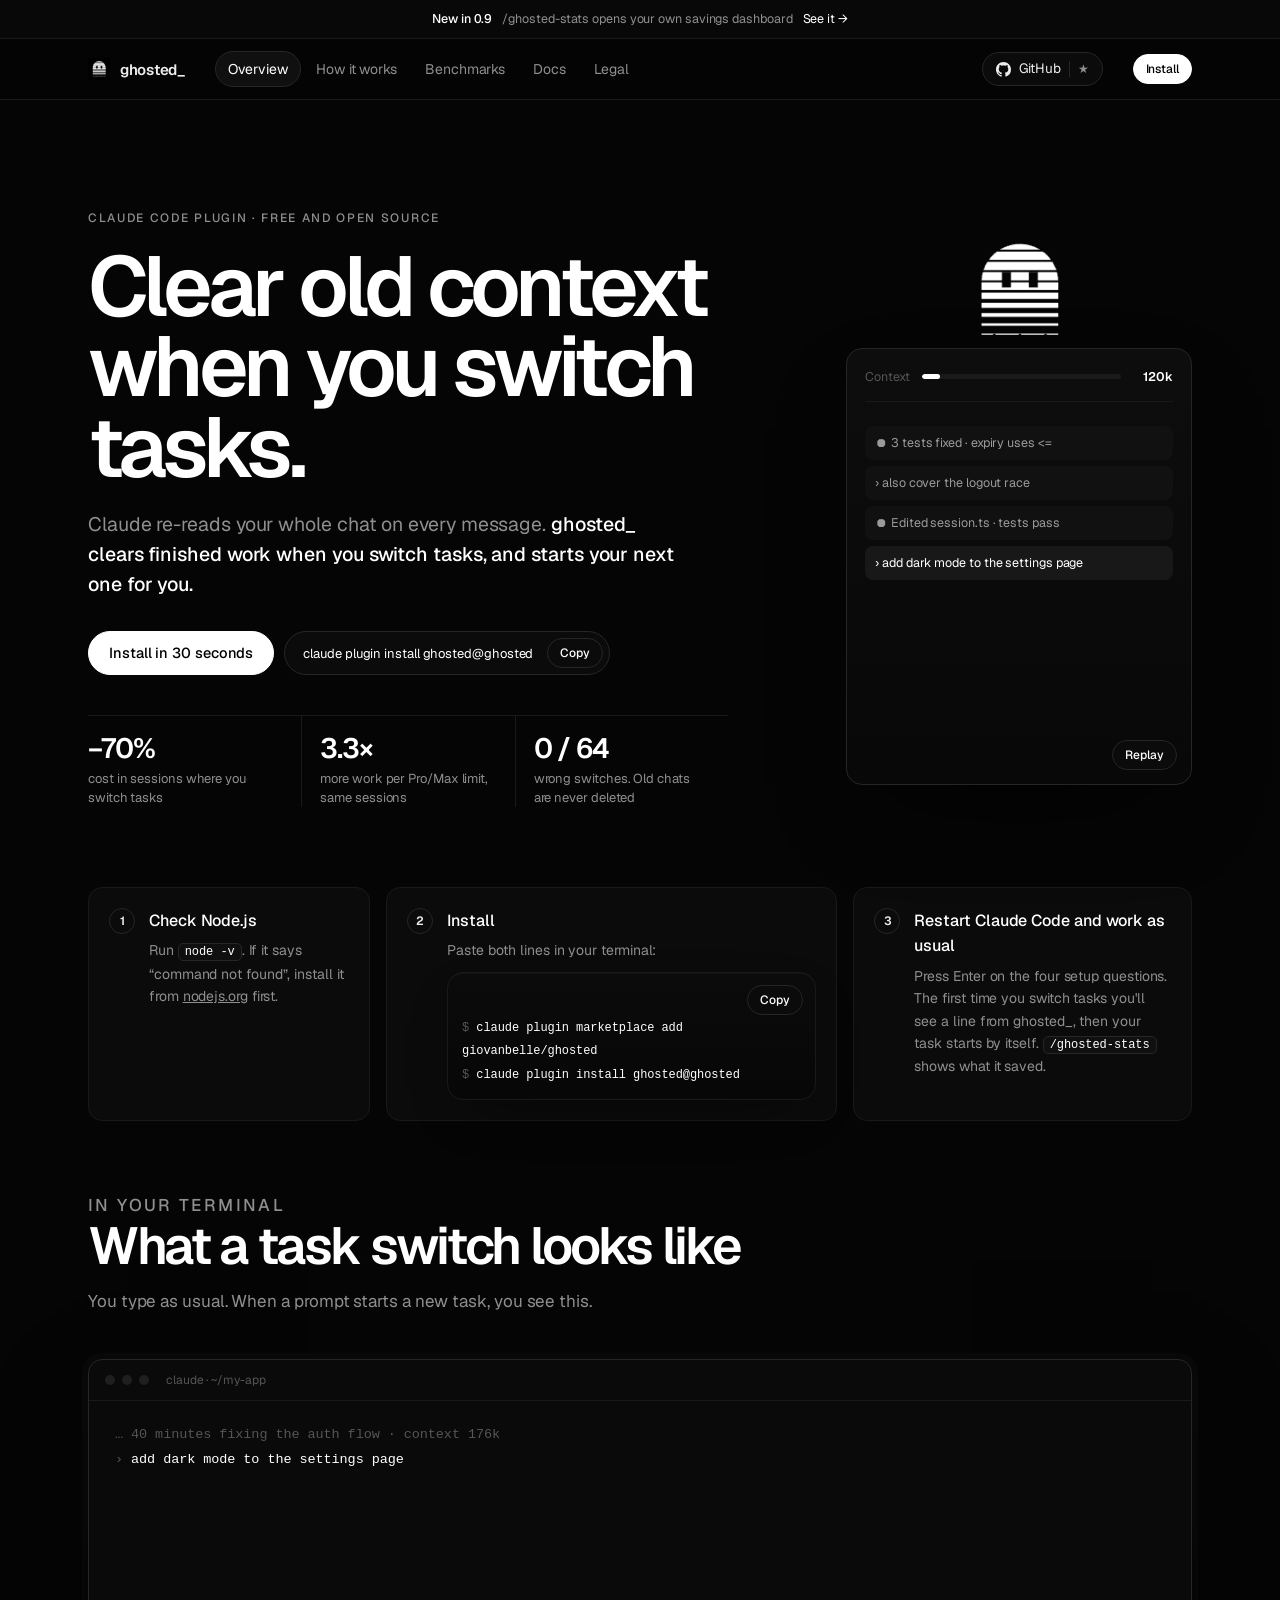
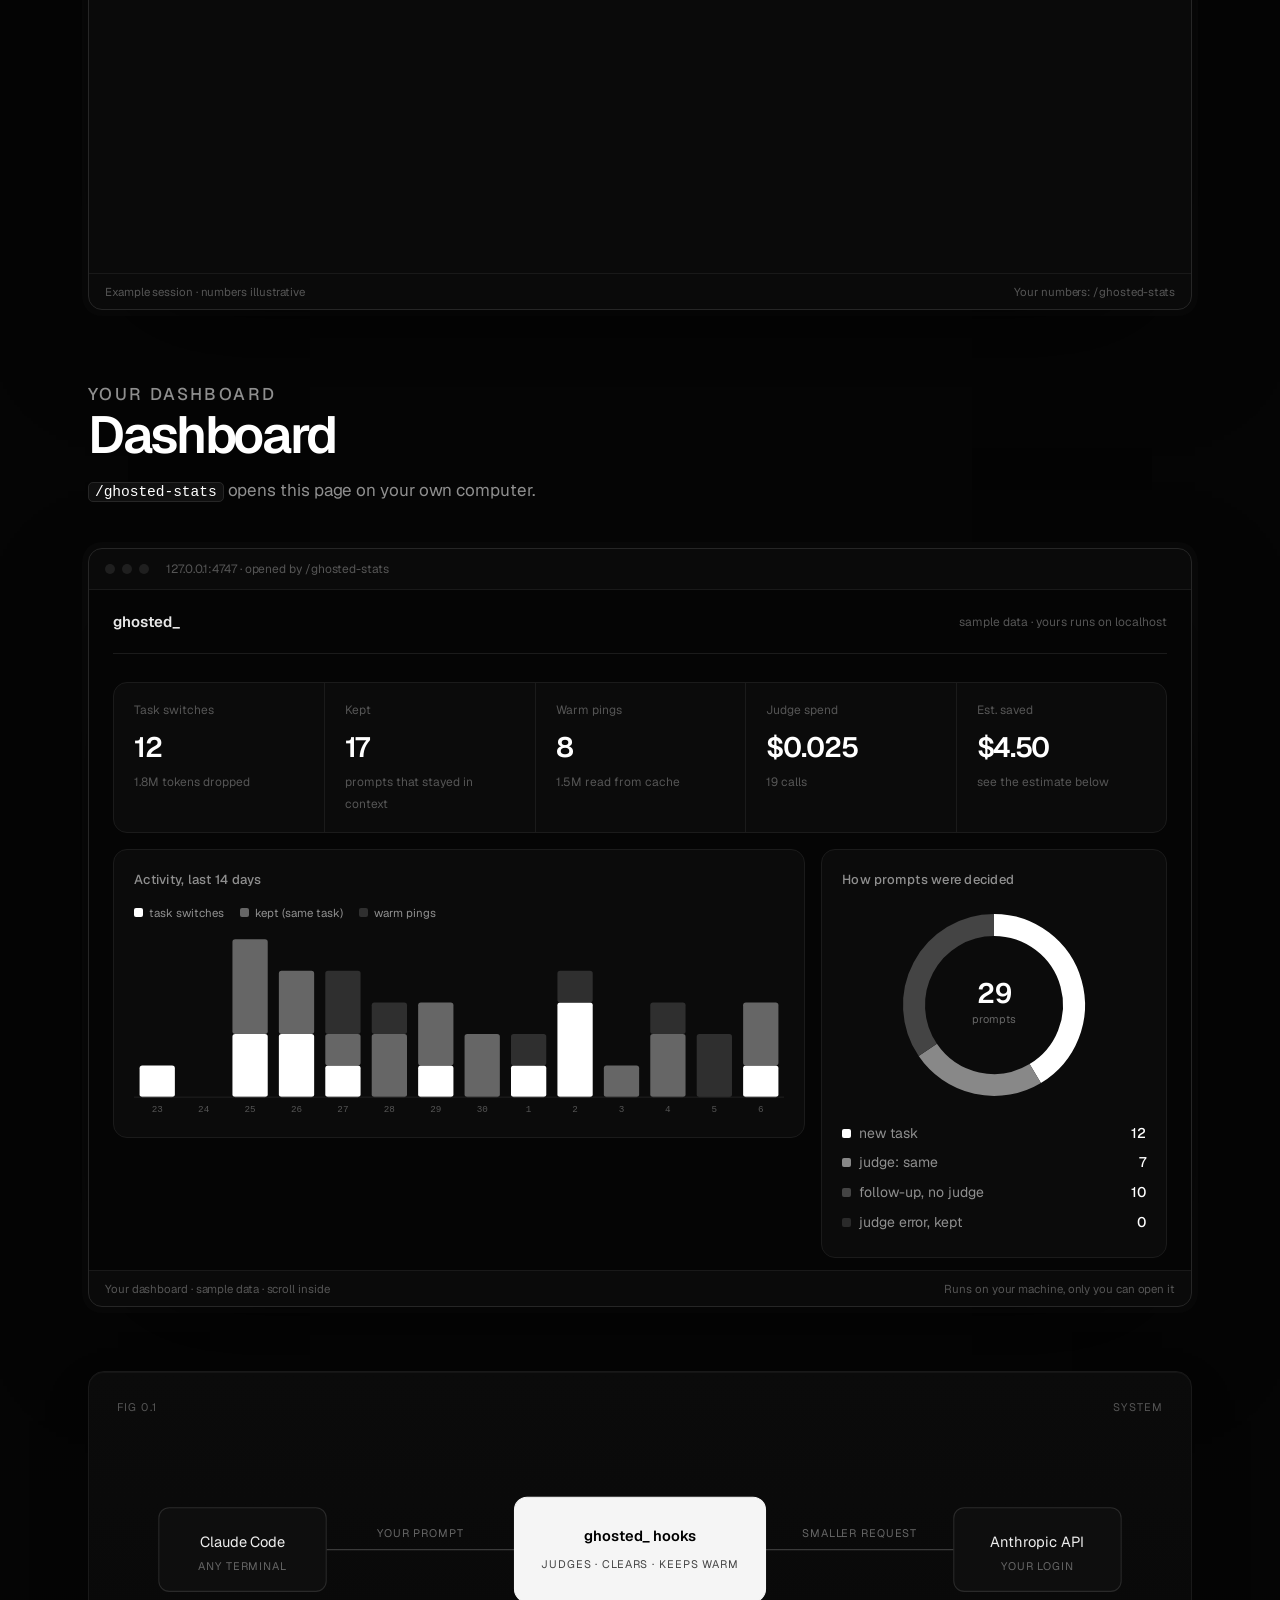
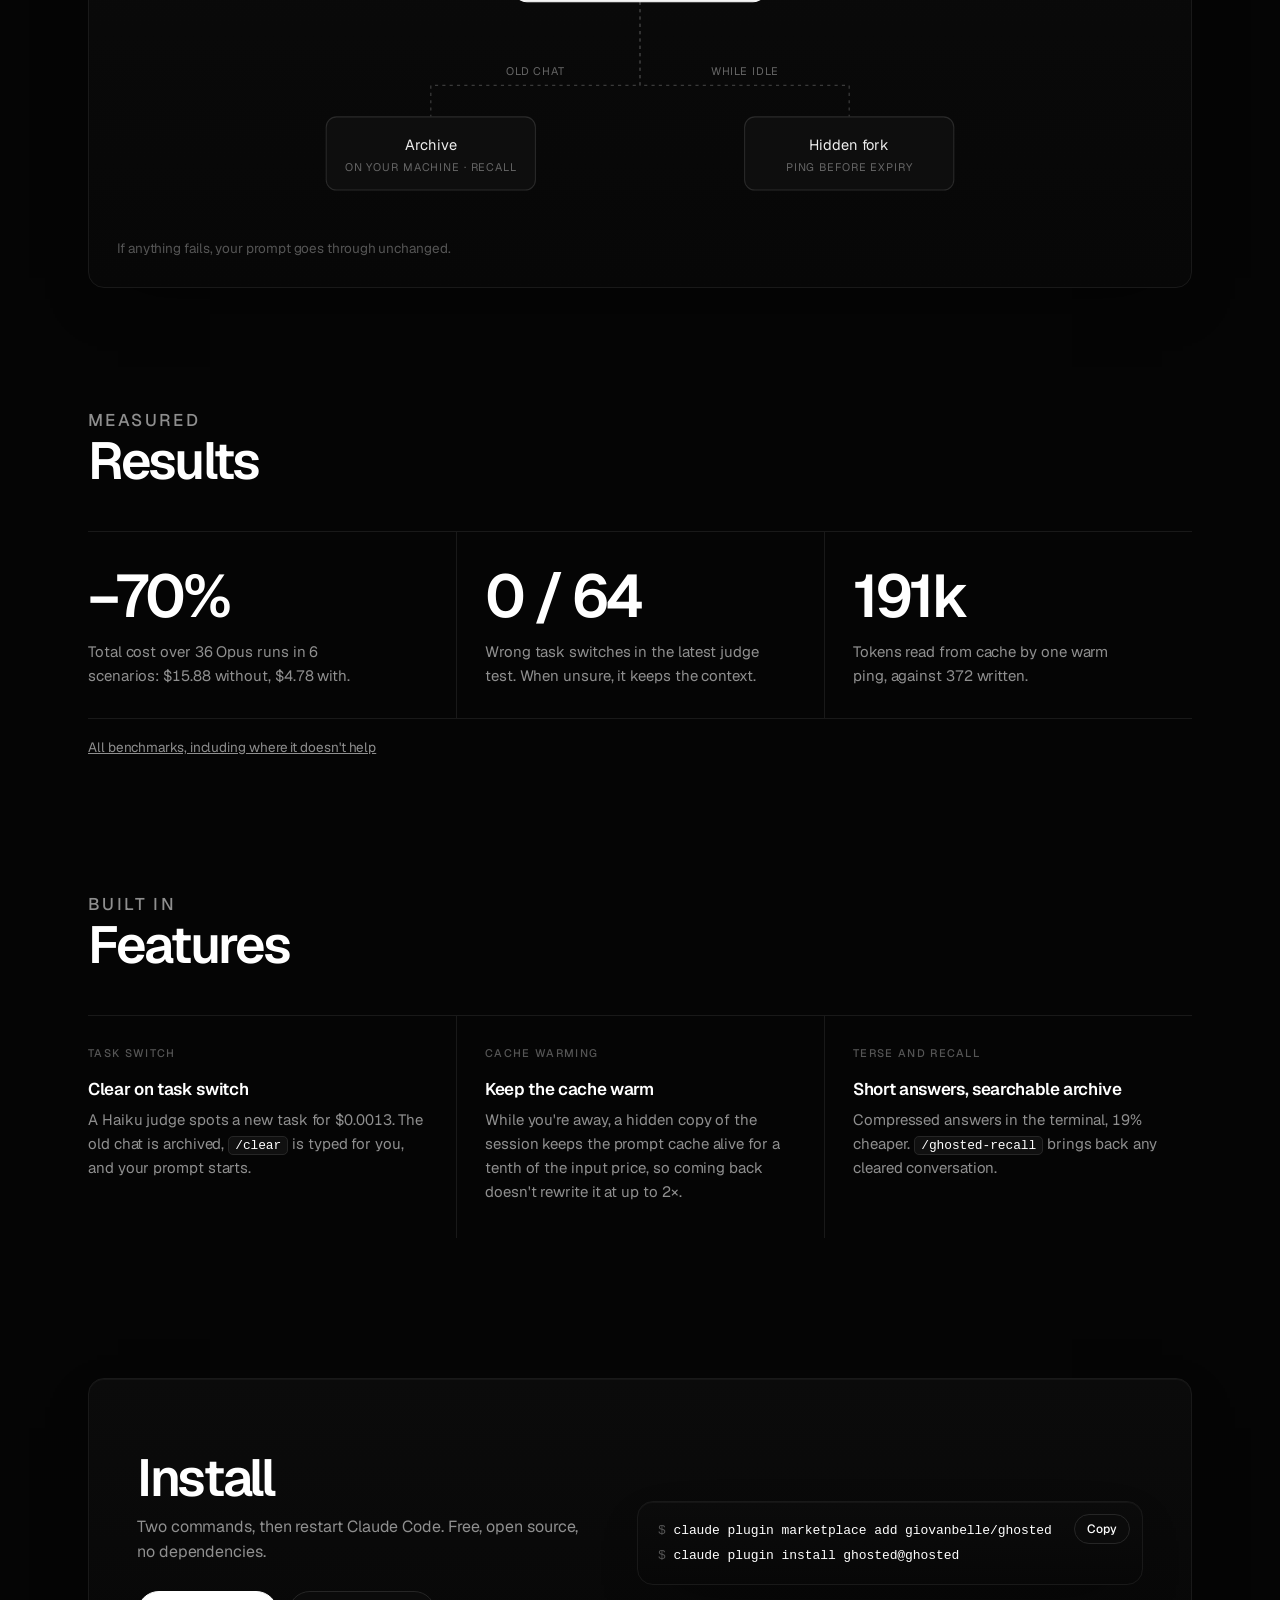
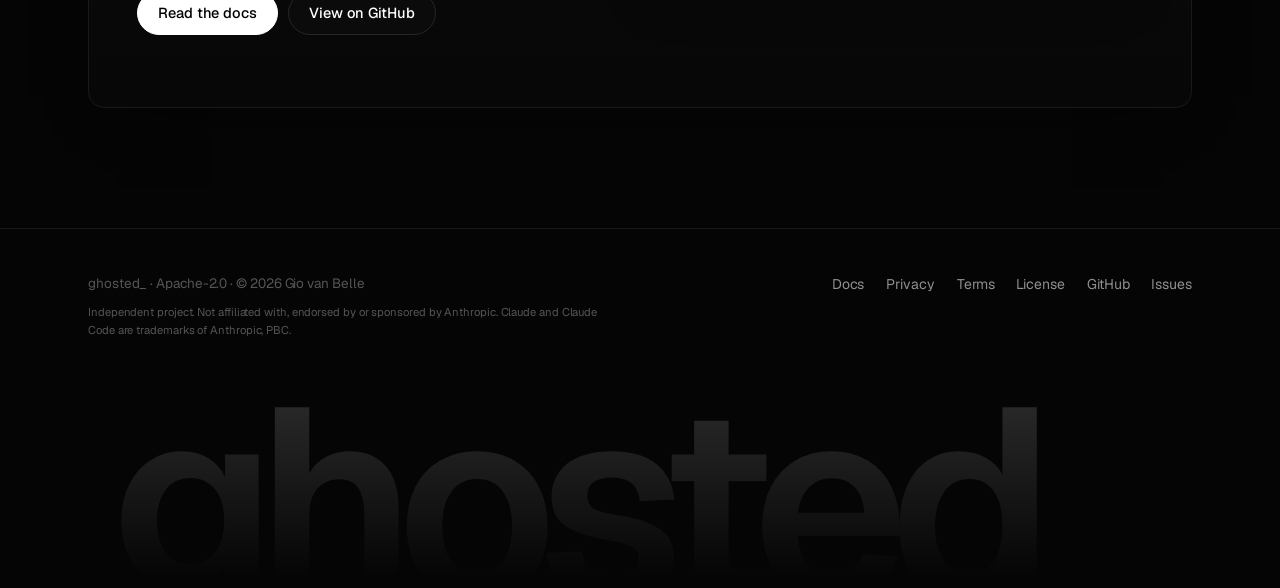
==== docs/index.html @ d3836fc5 "Site: plain headings instead of slogans, one font (Geist; system monospace only for code), mascot ba" ====
<!DOCTYPE html>
<html lang="en">
<head>
<meta charset="utf-8">
<meta name="viewport" content="width=device-width, initial-scale=1">
<title>ghosted_ · stop paying for context you no longer need</title>
<meta name="description" content="Open-source Claude Code plugin. When you switch task, ghosted_ clears the old conversation and starts your new task for you, and keeps your cache warm during breaks. Measured 70% cheaper across 36 real runs.">
<link rel="canonical" href="https://giovanbelle.github.io/ghosted/">
<meta name="theme-color" content="#000000">
<meta property="og:type" content="website">
<meta property="og:url" content="https://giovanbelle.github.io/ghosted/">
<meta property="og:title" content="ghosted_ · stop paying for context you no longer need">
<meta property="og:description" content="Open-source Claude Code plugin. When you switch task, ghosted_ clears the old conversation and starts your new task for you, and keeps your cache warm during breaks. Measured 70% cheaper across 36 real runs.">
<meta property="og:image" content="https://giovanbelle.github.io/ghosted/og.png">
<meta property="og:image:width" content="1200">
<meta property="og:image:height" content="630">
<meta name="twitter:card" content="summary_large_image">
<meta name="twitter:image" content="https://giovanbelle.github.io/ghosted/og.png">
<link rel="icon" href="favicon.png">
<link rel="preload" href="fonts/Geist-Variable.woff2" as="font" type="font/woff2" crossorigin>
<link rel="stylesheet" href="style.css?v=0aa25c16">
</head>
<body>
<a class="skip" href="#main">Skip to content</a>
<div class="announce"><a href="index.html#dash"><b>New in 0.9</b> /ghosted-stats opens your own savings dashboard <span>See it →</span></a></div>
<header class="top">
  <div class="wrap">
    <a class="brand" href="./"><img src="favicon.png" alt="ghosted_ home" width="24" height="24"><span>ghosted_</span></a>
    <nav class="tabs" aria-label="Pages"><a href="./" aria-current="page">Overview</a><a href="how-it-works.html">How it works</a><a href="benchmarks.html">Benchmarks</a><a href="docs.html">Docs</a><a href="legal.html">Legal</a></nav>
    <a class="ghbtn" href="https://github.com/giovanbelle/ghosted"><svg width="15" height="15" viewBox="0 0 16 16" fill="currentColor" aria-hidden="true"><path d="M8 0C3.58 0 0 3.58 0 8c0 3.54 2.29 6.53 5.47 7.59.4.07.55-.17.55-.38 0-.19-.01-.82-.01-1.49-2.01.37-2.53-.49-2.69-.94-.09-.23-.48-.94-.82-1.13-.28-.15-.68-.52-.01-.53.63-.01 1.08.58 1.23.82.72 1.21 1.87.87 2.33.66.07-.52.28-.87.51-1.07-1.78-.2-3.64-.89-3.64-3.95 0-.87.31-1.59.82-2.15-.08-.2-.36-1.02.08-2.12 0 0 .67-.21 2.2.82.64-.18 1.32-.27 2-.27.68 0 1.36.09 2 .27 1.53-1.04 2.2-.82 2.2-.82.44 1.1.16 1.92.08 2.12.51.56.82 1.27.82 2.15 0 3.07-1.87 3.75-3.65 3.95.29.25.54.73.54 1.48 0 1.07-.01 1.93-.01 2.2 0 .21.15.46.55.38A8.013 8.013 0 0016 8c0-4.42-3.58-8-8-8z"/></svg><span>GitHub</span><b id="stars">★</b></a>
    <a class="btn primary sm cta-sm" href="index.html#install">Install</a>
  </div>
</header>
<main id="main">
<style>
  .hero { display: grid; grid-template-columns: 1.35fr .65fr; gap: 40px; align-items: center; padding: 104px 0 72px; }
  .hero h1 { font-size: clamp(44px, 6.6vw, 88px); margin: 0 0 22px; }
  .hero .lede { margin: 0 0 32px; }
  .cmdpill { padding-left: 16px; }
  .herort { position: relative; }
  #ghost { display: block; width: 128px; height: 128px; margin: 0 auto -6px; mix-blend-mode: lighten; }
  .proof { display: grid; grid-template-columns: repeat(3, 1fr); margin: 40px 0 0; border-top: 1px solid var(--line); max-width: 640px; }
  .proof div { padding: 18px 18px 0 0; }
  .proof div + div { padding-left: 18px; border-left: 1px solid var(--line); }
  .proof dt { font: 600 28px/1 var(--sans); letter-spacing: -0.04em; color: var(--hi); }
  .proof dd { margin: 8px 0 0; font-size: 13px; color: var(--dim); line-height: 1.4; }
  .ctxcard { position: relative; border: 1px solid var(--line2); border-radius: 16px; background: linear-gradient(180deg, #0d0d0d, #080808); padding: 18px; font: 12.5px/1.6 var(--mono); box-shadow: 0 40px 100px -40px rgba(0,0,0,.9); }
  .cc-top { display: flex; align-items: center; gap: 12px; color: var(--faint); padding-bottom: 14px; border-bottom: 1px solid var(--line); margin-bottom: 12px; }
  .cc-meter { flex: 1; height: 5px; border-radius: 9px; background: #1a1a1a; overflow: hidden; }
  .cc-meter i { display: block; height: 100%; width: 88%; background: var(--hi); border-radius: 9px; transition: width 1.4s var(--ease); }
  .cc-top b { color: var(--hi); min-width: 4.5ch; text-align: right; font-weight: 600; }
  .cc-list { display: grid; gap: 6px; min-height: 352px; align-content: start; padding-bottom: 40px; }
  .cc { padding: 7px 10px; border-radius: 8px; background: #111; color: #9a9a9a; white-space: nowrap; overflow: hidden; text-overflow: ellipsis; transition: opacity .7s var(--ease), filter .7s var(--ease), transform .7s var(--ease), max-height .6s var(--ease) .5s, padding .6s var(--ease) .5s, margin .6s var(--ease) .5s; max-height: 40px; }
  .cc.you { background: #181818; color: var(--hi); }
  .cc.note { background: transparent; color: var(--hi); padding-top: 2px; padding-bottom: 2px; }
  .cc.note + .cc.note { color: var(--dim); }
  .js .cc.new { opacity: 0; transform: translateY(6px); }
  .js .cc.new.on { opacity: 1; transform: none; }
  .js .cc.old.gone { opacity: 0; filter: blur(6px); transform: translateY(-6px); max-height: 0; padding-top: 0; padding-bottom: 0; margin: -3px 0; }
  .cc-replay { position: absolute; right: 14px; bottom: 14px; }
  .cmdpill { display: inline-flex; align-items: center; gap: 14px; height: 44px; padding: 0 6px 0 18px; border: 1px solid var(--line2); border-radius: 999px; background: var(--s1); font: 13px var(--mono); color: var(--dim); }
  .cmdpill b { color: var(--hi); font-weight: 400; }
  .stars { display: inline-flex; gap: 8px; align-items: center; margin-top: 26px; font-size: 13.5px; color: var(--dim); text-decoration: none; }

  .frame { margin: 24px auto 0; max-width: 1120px; border: 1px solid var(--line2); border-radius: 14px; background: #0a0a0a; overflow: hidden; box-shadow: 0 40px 120px -40px rgba(0,0,0,.9), 0 0 0 6px rgba(255,255,255,.015); text-align: left; }
  .frame .bar { display: flex; align-items: center; gap: 7px; padding: 12px 16px; border-bottom: 1px solid var(--line); }
  .frame .bar i { width: 10px; height: 10px; border-radius: 50%; background: #1f1f1f; }
  .frame .bar span { margin-left: 10px; font: 12px var(--mono); color: var(--faint); }
  .frame .tlog { padding: 22px 26px 26px; font-size: 13.5px; }
  .frame pre.l { margin: 0; font: inherit; color: #c9c9c9; white-space: pre; overflow-x: auto; }
  .frame .foot { display: flex; justify-content: space-between; padding: 10px 16px; border-top: 1px solid var(--line); font: 11.5px var(--mono); color: var(--faint); }


  .figlab { display: flex; justify-content: space-between; font: 11px var(--mono); letter-spacing: .1em; text-transform: uppercase; color: var(--faint); margin-bottom: 10px; }
  .node rect { fill: #0e0e0e; stroke: #2a2a2a; }
  .node.hi rect { fill: #f5f5f5; stroke: #f5f5f5; }
  .fl { font-family: Geist, sans-serif; font-size: 14px; fill: #ededed; }
  .node.hi .fl { fill: #000; font-weight: 600; }
  .fm { font-family: Geist, sans-serif; font-size: 10.5px; letter-spacing: .08em; fill: #666; }
  .node.hi .fm { fill: #444; }
  .wire { fill: none; stroke: #3a3a3a; stroke-width: 1.2; }
  .wire.d { stroke-dasharray: 3 4; }

  .nums { display: grid; grid-template-columns: repeat(3, 1fr); border-top: 1px solid var(--line); }
  .nums > div { padding: 34px 28px 30px 0; border-bottom: 1px solid var(--line); }
  .nums > div + div { padding-left: 28px; border-left: 1px solid var(--line); }
  .nums b { display: block; font: 600 clamp(40px, 5vw, 60px)/1 var(--sans); letter-spacing: -0.05em; color: var(--hi); margin-bottom: 14px; }
  .nums p { margin: 0; color: var(--dim); font-size: 15px; max-width: 280px; }

  .feat { display: grid; grid-template-columns: repeat(3, 1fr); border-top: 1px solid var(--line); }
  .feat > div { padding: 30px 28px 34px 0; }
  .feat > div + div { padding-left: 28px; border-left: 1px solid var(--line); }
  .feat .k { font: 500 11px var(--mono); letter-spacing: .12em; text-transform: uppercase; color: var(--faint); margin: 0 0 18px; }
  .feat p { color: var(--dim); margin: 0; font-size: 15px; }
  @media (max-width: 900px) {
    .frame .tlog { font-size: 11.5px; padding: 16px; }
    .nums, .feat { grid-template-columns: 1fr; } .nums > div + div, .feat > div + div { padding-left: 0; border-left: 0; }
    .cmdpill { display: none; }
    .hero { grid-template-columns: 1fr; padding-top: 56px; } .proof { grid-template-columns: 1fr; } .proof div + div { padding-left: 0; border-left: 0; }
  }
  .dashframe iframe { display: block; width: 100%; height: var(--fit, 860px); min-height: 520px; border: 0; background: #050505; }
  @media (max-width: 900px) { .dashframe iframe { height: 720px; } }
  .facts { list-style: none; padding: 0; margin: 28px 0 0; display: grid; gap: 8px; font-size: 14.5px; color: var(--dim); }
  .facts b { color: var(--hi); font-weight: 500; }
  .qsteps { list-style: none; margin: 0; padding: 0; display: grid; grid-template-columns: 1fr 1.6fr 1.2fr; gap: 16px; }
  .qsteps li { display: flex; gap: 14px; border: 1px solid var(--line); border-radius: 14px; background: var(--s1); padding: 20px; min-width: 0; }
  .qsteps li > span { flex: none; width: 26px; height: 26px; border-radius: 50%; border: 1px solid var(--line2); display: grid; place-items: center; font: 600 12px var(--mono); }
  .qsteps li > div { min-width: 0; flex: 1; }
  .qsteps b { color: var(--hi); font-weight: 500; }
  .qsteps p { color: var(--dim); font-size: 14px; margin: 6px 0 0; }
  .qsteps .install { margin-top: 10px; font-size: 12px; padding: 44px 14px 12px; white-space: normal; overflow-wrap: anywhere; }
  @media (max-width: 900px) { .qsteps { grid-template-columns: 1fr; } }
</style>

<div class="wrap">
  <section class="hero">
    <div>
      <p class="kicker">Claude Code plugin · free and open source</p>
      <h1>Clear old context when you switch tasks.</h1>
      <p class="lede">Claude re-reads your whole chat on every message. <b>ghosted_ clears finished work when you switch tasks, and starts your next one for you.</b></p>
      <div class="row-cta">
        <a class="btn primary" href="#install">Install in 30 seconds</a>
        <span class="cmdpill"><b>claude plugin install ghosted@ghosted</b><button type="button" class="btn sm" data-copy="claude plugin marketplace add giovanbelle/ghosted\nclaude plugin install ghosted@ghosted" aria-label="Copy both install commands">Copy</button></span>
      </div>
      <dl class="proof">
        <div><dt>−70%</dt><dd>cost in sessions where you switch tasks</dd></div>
        <div><dt>3.3×</dt><dd>more work per Pro/Max limit, same sessions</dd></div>
        <div><dt>0 / 64</dt><dd>wrong switches. Old chats are never deleted</dd></div>
      </dl>
    </div>

    <div class="herort">
      <img id="ghost" src="ghost.png" alt="" width="128" height="128">
    <div class="ctxcard" id="herocard" aria-label="Animation: old chat lines fade out, context drops from 176k to 18k tokens and the new task starts.">
      <div class="cc-top"><span>Context</span><span class="cc-meter"><i id="hcbar"></i></span><b id="hcnum">176k</b></div>
      <div class="cc-list">
        <div class="cc old">› fix the token refresh in auth.ts</div>
        <div class="cc old">⏺ Read auth.ts, session.ts and 14 more</div>
        <div class="cc old">⏺ 3 tests fixed · expiry uses &lt;=</div>
        <div class="cc old">› also cover the logout race</div>
        <div class="cc old">⏺ Edited session.ts · tests pass</div>
        <div class="cc new you">› add dark mode to the settings page</div>
        <div class="cc new note">ghosted_ · old chat saved, then cleared</div>
        <div class="cc new note">5 facts carried over</div>
        <div class="cc new">⏺ Reading SettingsPage.tsx</div>
      </div>
      <button type="button" class="btn sm cc-replay" id="hcreplay" hidden>Replay</button>
    </div>
    </div>
  </section>

  <section id="install" class="quick" aria-labelledby="qi-h" style="padding-top:8px">
    <h2 id="qi-h" class="sr">Install</h2>
    <ol class="qsteps">
      <li><span>1</span><div><b>Check Node.js</b><p>Run <code>node -v</code>. If it says “command not found”, install it from <a href="https://nodejs.org">nodejs.org</a> first.</p></div></li>
      <li><span>2</span><div><b>Install</b><p>Paste both lines in your terminal:</p>
        <div class="install"><button type="button" class="btn sm" data-copy="claude plugin marketplace add giovanbelle/ghosted\nclaude plugin install ghosted@ghosted" aria-label="Copy install commands">Copy</button><div><span class="p">$ </span>claude plugin marketplace add giovanbelle/ghosted</div><div><span class="p">$ </span>claude plugin install ghosted@ghosted</div></div></div></li>
      <li><span>3</span><div><b>Restart Claude Code and work as usual</b><p>Press Enter on the four setup questions. The first time you switch tasks you'll see a line from ghosted_, then your task starts by itself. <code>/ghosted-stats</code> shows what it saved.</p></div></li>
    </ol>
  </section>
  <section style="padding-top:72px"><div class="shead rv"><p class="kicker">In your terminal</p><h2>What a task switch looks like</h2><p>You type as usual. When a prompt starts a new task, you see this.</p></div>
  <div class="frame rv" role="img" aria-label="Example Claude Code session in a terminal: a task switch at 176k tokens of context, the cleared session starting the new task at 18k, then the /ghosted-stats output.">
    <div class="bar"><i></i><i></i><i></i><span>claude · ~/my-app</span></div>
    <div class="cols">
      <div class="tlog" id="demo">
        <div class="l d">… 40 minutes fixing the auth flow · context 176k</div>
        <div class="l u">add dark mode to the settings page</div>
        <div class="l g">ghosted: new task detected, clearing first. Your task will start automatically.</div>
        <div class="l u">/clear</div>
        <div class="l u">Start the pending task.</div>
        <div class="l">⏺ Reading src/settings/SettingsPage.tsx · context 18k</div>
        <div class="l">⏺ Added a theme toggle and dark tokens in src/theme.ts</div>
        <div class="l">&nbsp;</div>
        <div class="l u">/ghosted-stats</div>
<pre class="l">ghosted_ stats
  task switches        12  (last 12: 1,458k tokens of old
                           conversation no longer re-sent each turn)
  mid-run compactions  0
  cache warm pings     6  (1,146k tokens kept warm)
  judge calls          31  ($0.0403 total)
  settings             terse auto (full), mid-run off,
                       warm 120m, judge above 20k</pre>
      </div>
    </div>
    <div class="foot"><span>Example session · numbers illustrative</span><span>Your numbers: /ghosted-stats</span></div>
  </div>
  </section>
  <section style="padding-top:72px"><div class="shead rv"><p class="kicker">Your dashboard</p><h2>Dashboard</h2><p><code>/ghosted-stats</code> opens this page on your own computer.</p></div>
  <div>
    <div class="frame dashframe" id="dash">
      <div class="bar"><i></i><i></i><i></i><span>127.0.0.1:4747 · opened by /ghosted-stats</span></div>
      <iframe src="dashboard-demo.html" title="The ghosted_ dashboard with sample data" loading="lazy"></iframe>
      <div class="foot"><span>Your dashboard · sample data · scroll inside</span><span>Runs on your machine, only you can open it</span></div>
    </div>
  </div>

  </section>



  <section aria-label="System diagram" style="padding-top:64px">
    <figure class="fig rv" style="margin:0">
      <div class="figlab"><span>Fig 0.1</span><span>System</span></div>
      <svg viewBox="0 0 1000 380" role="img" aria-label="Diagram: your prompt goes from Claude Code through ghosted_ hooks, which judge, clear and keep the cache warm, to the Anthropic API. Old chats go to an archive on your machine; a hidden fork pings before the cache expires.">
        <path class="wire" d="M200,120 H380"/><path class="wire" d="M620,120 H800"/>
        <path class="wire d" d="M500,170 V250 H300 V280"/><path class="wire d" d="M500,170 V250 H700 V280"/>
        <g class="node"><rect x="40" y="80" width="160" height="80" rx="10"/><text class="fl" x="120" y="118" text-anchor="middle">Claude Code</text><text class="fm" x="120" y="140" text-anchor="middle">ANY TERMINAL</text></g>
        <g class="node hi"><rect x="380" y="70" width="240" height="100" rx="12"/><text class="fl" x="500" y="112" text-anchor="middle">ghosted_ hooks</text><text class="fm" x="500" y="138" text-anchor="middle">JUDGES · CLEARS · KEEPS WARM</text></g>
        <g class="node"><rect x="800" y="80" width="160" height="80" rx="10"/><text class="fl" x="880" y="118" text-anchor="middle">Anthropic API</text><text class="fm" x="880" y="140" text-anchor="middle">YOUR LOGIN</text></g>
        <g class="node"><rect x="200" y="280" width="200" height="70" rx="10"/><text class="fl" x="300" y="312" text-anchor="middle">Archive</text><text class="fm" x="300" y="332" text-anchor="middle">ON YOUR MACHINE · RECALL</text></g>
        <g class="node"><rect x="600" y="280" width="200" height="70" rx="10"/><text class="fl" x="700" y="312" text-anchor="middle">Hidden fork</text><text class="fm" x="700" y="332" text-anchor="middle">PING BEFORE EXPIRY</text></g>
        <text class="fm" x="290" y="108" text-anchor="middle">YOUR PROMPT</text><text class="fm" x="710" y="108" text-anchor="middle">SMALLER REQUEST</text>
        <text class="fm" x="400" y="240" text-anchor="middle">OLD CHAT</text><text class="fm" x="600" y="240" text-anchor="middle">WHILE IDLE</text>
      </svg>
      <figcaption>If anything fails, your prompt goes through unchanged.</figcaption>
    </figure>
  </section>

  <section aria-labelledby="num-h">
    <div class="shead rv"><p class="kicker">Measured</p><h2 id="num-h">Results</h2></div>
    <div class="nums rv">
      <div><b>−70%</b><p>Total cost over 36 Opus runs in 6 scenarios: $15.88 without, $4.78 with.</p></div>
      <div><b>0 / 64</b><p>Wrong task switches in the latest judge test. When unsure, it keeps the context.</p></div>
      <div><b>191k</b><p>Tokens read from cache by one warm ping, against 372 written.</p></div>
    </div>
    <p class="note rv"><a href="benchmarks.html">All benchmarks, including where it doesn't help</a></p>
  </section>

  <section aria-labelledby="f-h">
    <div class="shead rv"><p class="kicker">Built in</p><h2 id="f-h">Features</h2></div>
    <div class="feat rv">
      <div><p class="k">Task switch</p><h3>Clear on task switch</h3><p>A Haiku judge spots a new task for $0.0013. The old chat is archived, <code>/clear</code> is typed for you, and your prompt starts.</p></div>
      <div><p class="k">Cache warming</p><h3>Keep the cache warm</h3><p>While you're away, a hidden copy of the session keeps the prompt cache alive for a tenth of the input price, so coming back doesn't rewrite it at up to 2×.</p></div>
      <div><p class="k">Terse and recall</p><h3>Short answers, searchable archive</h3><p>Compressed answers in the terminal, 19% cheaper. <code>/ghosted-recall</code> brings back any cleared conversation.</p></div>
    </div>
  </section>

  <div class="closer rv">
    <div>
      <h2>Install</h2>
      <p>Two commands, then restart Claude Code. Free, open source, no dependencies.</p>
      <div class="row-cta"><a class="btn primary" href="docs.html">Read the docs</a><a class="btn" href="https://github.com/giovanbelle/ghosted">View on GitHub</a></div>
    </div>
    <div class="install">
      <button type="button" class="btn sm" data-copy="claude plugin marketplace add giovanbelle/ghosted\nclaude plugin install ghosted@ghosted" aria-label="Copy install commands">Copy</button>
      <div><span class="p">$ </span>claude plugin marketplace add giovanbelle/ghosted</div>
      <div><span class="p">$ </span>claude plugin install ghosted@ghosted</div>
    </div>
  </div>
</div>
</main>
<footer>
  <div class="wrap">
    <div>ghosted_ · Apache-2.0 · © 2026 Gio van Belle
      <small>Independent project. Not affiliated with, endorsed by or sponsored by Anthropic. Claude and Claude Code are trademarks of Anthropic, PBC.</small>
    </div>
    <div class="fl">
      <a href="docs.html">Docs</a>
      <a href="legal.html#privacy">Privacy</a>
      <a href="legal.html#terms">Terms</a>
      <a href="legal.html#license">License</a>
      <a href="https://github.com/giovanbelle/ghosted">GitHub</a>
      <a href="https://github.com/giovanbelle/ghosted/issues">Issues</a>
    </div>
  </div>
  <div class="wordmark" aria-hidden="true">ghosted_</div>
</footer>
<script src="site.js?v=0aa25c16"></script>
</body>
</html>
---- docs/style.css ----
@font-face { font-family: "Geist"; src: url(fonts/Geist-Variable.woff2) format("woff2"); font-weight: 100 900; font-display: swap; }

:root {
  --bg: #050505; --fg: #ededed; --hi: #fff; --dim: #8f8f8f; --faint: #555; --line: #191919; --line2: #262626;
  --s1: #0b0b0b; --s2: #101010;
  --sans: "Geist", -apple-system, BlinkMacSystemFont, "Segoe UI", sans-serif;
  --mono: var(--sans);
  --code: ui-monospace, "SF Mono", Menlo, Consolas, monospace;
  --ease: cubic-bezier(.16,1,.3,1);
}
* { box-sizing: border-box; }
html { background: var(--bg); color: var(--fg); scroll-behavior: smooth; }
body { margin: 0; font: 400 16px/1.6 var(--sans); -webkit-font-smoothing: antialiased; text-rendering: optimizeLegibility; letter-spacing: -0.005em; }
::selection { background: var(--hi); color: #000; }
a { color: inherit; }
:focus-visible { outline: 1.5px solid var(--hi); outline-offset: 3px; border-radius: 6px; }
.skip { position: absolute; left: -999px; }
.skip:focus { left: 16px; top: 16px; background: var(--hi); color: #000; padding: 8px 12px; z-index: 50; }
.sr { position: absolute; width: 1px; height: 1px; overflow: hidden; clip: rect(0 0 0 0); }
.wrap { max-width: 1160px; margin: 0 auto; padding: 0 28px; }
code { font-family: var(--code); font-size: .86em; background: var(--s2); border: 1px solid var(--line2); padding: 1px 6px; border-radius: 5px; color: var(--hi); }

/* Top bar */
.top { position: sticky; top: 0; z-index: 30; background: rgba(5,5,5,.72); backdrop-filter: blur(18px) saturate(140%); -webkit-backdrop-filter: blur(18px) saturate(140%); border-bottom: 1px solid var(--line); }
.top .wrap { display: flex; align-items: center; gap: 30px; height: 60px; }
.brand { display: flex; align-items: center; gap: 10px; text-decoration: none; font: 600 15px/1 var(--mono); letter-spacing: -0.02em; flex: none; }
.brand img { width: 22px; height: 22px; }
.tabs { position: relative; display: flex; gap: 2px; flex: 1; overflow-x: auto; scrollbar-width: none; }
.tabs::-webkit-scrollbar { display: none; }
.tabs a { position: relative; z-index: 1; padding: 7px 13px; border-radius: 999px; text-decoration: none; color: var(--dim); font-size: 14px; white-space: nowrap; transition: color .25s; }
.tabs a:hover, .tabs a[aria-current="page"] { color: var(--hi); }
.tabs .pill { position: absolute; z-index: 0; top: 0; left: 0; height: 100%; border-radius: 999px; background: var(--s2); border: 1px solid var(--line2); transition: transform .45s var(--ease), width .45s var(--ease); pointer-events: none; }
.ghbtn { flex: none; display: inline-flex; align-items: center; gap: 8px; text-decoration: none; font-size: 13.5px; height: 34px; padding: 0 13px; border-radius: 999px; border: 1px solid var(--line2); background: var(--s1); transition: border-color .25s; }
.ghbtn:hover { border-color: #444; }
.ghbtn b { font: 500 12px var(--mono); color: var(--dim); padding-left: 8px; border-left: 1px solid var(--line2); }

/* Buttons */
.btn { position: relative; display: inline-flex; align-items: center; justify-content: center; gap: 9px; height: 44px; padding: 0 20px; border-radius: 999px; font: 500 14.5px/1 var(--sans); text-decoration: none; color: var(--hi); background: var(--s1); border: 1px solid var(--line2); cursor: pointer; transition: border-color .25s, background .25s, transform .4s var(--ease); }
.btn:hover { border-color: #4a4a4a; background: var(--s2); }
.btn.primary { color: #000; background: var(--hi); border-color: var(--hi); }
.btn.primary:hover { background: #e6e6e6; border-color: #e6e6e6; }
.btn.sm { height: 30px; padding: 0 12px; font: 500 12px/1 var(--mono); }
.btn svg { width: 15px; height: 15px; transition: transform .35s var(--ease); }

.row-cta { display: flex; gap: 10px; flex-wrap: wrap; align-items: center; }

/* Type */
.kicker { display: inline-flex; align-items: center; gap: 10px; font: 500 12px/1 var(--mono); text-transform: uppercase; letter-spacing: .14em; color: var(--dim); margin: 0 0 22px; }

h1 { font: 600 clamp(44px, 7.4vw, 92px)/.95 var(--sans); letter-spacing: -0.055em; margin: 0 0 26px; color: var(--hi); }
h1 em { font-size: 1.08em; letter-spacing: -0.02em; }
h2 { font: 600 clamp(30px, 4.4vw, 52px)/1.02 var(--sans); letter-spacing: -0.045em; margin: 0 0 16px; color: var(--hi); }
h2 em { font-size: 1.1em; }
h3 { font: 600 17px/1.3 var(--sans); letter-spacing: -0.02em; margin: 0 0 8px; color: var(--hi); }
.lede { color: var(--dim); font-size: clamp(17px, 1.9vw, 19.5px); line-height: 1.55; max-width: 600px; margin: 0 0 34px; }
.lede b { color: var(--hi); font-weight: 500; }
.dim { color: var(--dim); }
.note { color: var(--faint); font-size: 13.5px; margin-top: 18px; }
.note a { color: var(--dim); }

/* Layout */
.phead { padding: 96px 0 56px; position: relative; }
section { padding: 120px 0 0; }
.shead { max-width: 660px; margin-bottom: 44px; }
.shead p { color: var(--dim); margin: 0; font-size: 17px; }
.grid2 { display: grid; grid-template-columns: repeat(2, 1fr); gap: 16px; }
.grid3 { display: grid; grid-template-columns: repeat(3, 1fr); gap: 16px; }
.grid4 { display: grid; grid-template-columns: repeat(4, 1fr); gap: 16px; }
.grid2 > *, .grid3 > *, .grid4 > *, .closer > *, .tabbody > * { min-width: 0; }

/* Surfaces */
.panel, .fig, .tablewrap, .stats, .term, .install, .closer {
  position: relative; border-radius: 16px; background: linear-gradient(180deg, var(--s1), #070707);
  border: 1px solid var(--line); box-shadow: inset 0 1px 0 rgba(255,255,255,.04), 0 20px 60px -30px rgba(0,0,0,.8);
}
.panel { padding: 28px; overflow: hidden; }
.panel p { color: var(--dim); margin: 0; }

/* Stats */
.stats { display: grid; grid-template-columns: repeat(4, 1fr); }
.stats > div { padding: 28px 28px 26px; border-left: 1px solid var(--line); }
.stats > div:first-child { border-left: 0; }
.stats b { display: block; font: 600 44px/1 var(--sans); letter-spacing: -0.05em; color: var(--hi); margin-bottom: 12px; font-variant-numeric: tabular-nums; }
.stats span { color: var(--dim); font-size: 14px; line-height: 1.45; display: block; }


/* Install */
.install { padding: 16px 100px 16px 20px; font: 13px/1.95 var(--code); overflow-x: auto; white-space: nowrap; color: var(--hi); }
.install .p { color: var(--faint); user-select: none; }
.install .btn { position: absolute; top: 12px; right: 12px; }

/* Terminal */
.term { overflow: hidden; }
.tbar { display: flex; align-items: center; gap: 7px; padding: 13px 16px; border-bottom: 1px solid var(--line); background: rgba(255,255,255,.012); }
.tbar i { width: 10px; height: 10px; border-radius: 50%; background: #1f1f1f; box-shadow: inset 0 0 0 1px #2a2a2a; }
.tbar span { margin-left: 8px; font: 12px var(--mono); color: var(--faint); }
.tbar .ctx { margin-left: auto; font: 500 12px var(--mono); color: var(--dim); display: flex; gap: 10px; align-items: center; }
.tbar .ctx b { color: var(--hi); font-weight: 600; min-width: 4ch; text-align: right; font-variant-numeric: tabular-nums; }
.tbar .meter { width: 90px; height: 4px; border-radius: 9px; background: #1c1c1c; overflow: hidden; }
.tbar .meter i { display: block; width: 88%; height: 100%; border-radius: 9px; background: var(--hi); box-shadow: none; transition: width 1.2s var(--ease); }
.tlog { padding: 20px 22px 24px; font: 12.5px/1.85 var(--code); color: #c9c9c9; }
.tlog .l { white-space: pre-wrap; }
.tlog .u::before { content: "› "; color: var(--faint); }
.tlog .u { color: var(--hi); }
.tlog .g { color: var(--hi); font-weight: 600; }
.tlog .d { color: var(--faint); }
.tlog .old { color: #7a7a7a; }
.js .tlog .l { opacity: 0; transform: translateY(4px); filter: blur(4px); transition: opacity .5s var(--ease), transform .5s var(--ease), filter .5s var(--ease); }
.js .tlog .l.on { opacity: 1; transform: none; filter: none; }
.js .tlog .l.gone { opacity: 0; transform: translateY(-10px); filter: blur(10px); transition-duration: 1.1s; }

/* Figures & bars */
.fig { padding: 28px; margin: 0; }
.fig svg { display: block; width: 100%; height: auto; }
.fig figcaption { color: var(--faint); font-size: 13.5px; margin-top: 16px; }
.legend { display: flex; gap: 22px; flex-wrap: wrap; font: 12.5px var(--mono); color: var(--dim); margin-bottom: 18px; }
.legend i { display: inline-block; width: 10px; height: 10px; border-radius: 2px; margin-right: 8px; vertical-align: -1px; }
.bars { display: grid; gap: 12px; }
.bar { display: grid; grid-template-columns: 140px 1fr 70px; gap: 16px; align-items: center; font-size: 14px; color: var(--dim); }
.bar .tr { height: 28px; border-radius: 6px; background: #0e0e0e; box-shadow: inset 0 0 0 1px var(--line); overflow: hidden; }
.bar .f { height: 100%; width: 0; border-radius: 6px; background: linear-gradient(90deg, #262626, #3b3b3b); transition: width 1.6s var(--ease); }
.bar.win { color: var(--hi); font-weight: 500; }
.bar.win .f { background: var(--hi); }
.bar .v { font: 500 13.5px var(--mono); text-align: right; color: var(--hi); }

/* In-page tabs */
.tablist { position: relative; display: inline-flex; gap: 2px; padding: 4px; border: 1px solid var(--line); border-radius: 999px; background: var(--s1); margin-bottom: 22px; flex-wrap: wrap; }
.tablist button { position: relative; z-index: 1; border: 0; background: transparent; color: var(--dim); font: 500 14px var(--sans); padding: 8px 16px; border-radius: 999px; cursor: pointer; transition: color .3s; }
.tablist button:hover { color: var(--hi); }
.tablist button[aria-selected="true"] { color: #000; }
.tablist .pill { position: absolute; z-index: 0; top: 4px; left: 0; height: calc(100% - 8px); border-radius: 999px; background: var(--hi); transition: transform .5s var(--ease), width .5s var(--ease); }
[role="tabpanel"] { animation: fadein .5s var(--ease); }
[role="tabpanel"][hidden] { display: none; }
@keyframes fadein { from { opacity: 0; transform: translateY(6px); } }
.tabbody { display: grid; grid-template-columns: 1fr 1.15fr; gap: 32px; align-items: center; }
.tabbody ul { margin: 18px 0 0; padding: 0; list-style: none; color: var(--dim); font-size: 15px; }
.tabbody li { padding: 10px 0 10px 26px; position: relative; border-top: 1px solid var(--line); }
.tabbody li::before { content: ""; position: absolute; left: 2px; top: 22px; width: 10px; height: 1px; background: var(--hi); }

/* Tables */
.tablewrap { overflow-x: auto; }
table { width: 100%; border-collapse: collapse; font-size: 14.5px; }
th, td { padding: 15px 20px; text-align: left; border-bottom: 1px solid var(--line); vertical-align: top; }
tr:last-child td { border-bottom: 0; }
thead th { font: 500 11.5px var(--mono); text-transform: uppercase; letter-spacing: .1em; color: var(--faint); }
td { color: var(--dim); }
td:first-child { color: var(--hi); }
tbody tr { transition: background .2s; }
tbody tr:hover { background: rgba(255,255,255,.018); }
.us { background: rgba(255,255,255,.035); color: var(--hi) !important; }
.ok::before, .no::before { display: inline-block; width: 20px; }
.ok::before { content: "✓"; color: var(--hi); }
.no::before { content: "—"; color: var(--faint); }

/* Steps */
.steps { display: grid; grid-template-columns: repeat(3, 1fr); gap: 16px; counter-reset: st; }
.steps .panel { padding-top: 72px; }
.steps .panel > h3::before { counter-increment: st; content: "0" counter(st); position: absolute; top: 26px; left: 28px; font: 500 12px var(--mono); color: var(--faint); letter-spacing: .1em; }

/* Calculator */
.field { margin-bottom: 30px; }
.field:last-child { margin-bottom: 0; }
.field label { display: flex; justify-content: space-between; font-size: 14.5px; margin-bottom: 16px; color: var(--hi); }
.field output { font: 500 14px var(--mono); }
.field small { display: block; color: var(--faint); font-size: 12.5px; margin-top: 12px; }
input[type=range] { -webkit-appearance: none; appearance: none; width: 100%; height: 4px; border-radius: 9px; background: linear-gradient(90deg, var(--hi) var(--p, 50%), #222 var(--p, 50%)); cursor: pointer; }
input[type=range]::-webkit-slider-thumb { -webkit-appearance: none; width: 18px; height: 18px; border-radius: 50%; background: var(--hi); box-shadow: 0 0 0 5px rgba(255,255,255,.1), 0 0 20px rgba(255,255,255,.4); transition: box-shadow .2s; }
input[type=range]:hover::-webkit-slider-thumb { box-shadow: 0 0 0 8px rgba(255,255,255,.12), 0 0 24px rgba(255,255,255,.5); }
input[type=range]::-moz-range-thumb { width: 18px; height: 18px; border: 0; border-radius: 50%; background: var(--hi); }
.big { font: 600 clamp(48px, 6vw, 72px)/1 var(--sans); letter-spacing: -0.055em; color: var(--hi); font-variant-numeric: tabular-nums; }

/* FAQ */
details { border-bottom: 1px solid var(--line); }
details:first-of-type { border-top: 1px solid var(--line); }
summary { list-style: none; cursor: pointer; padding: 20px 0; display: flex; justify-content: space-between; align-items: center; gap: 20px; font-weight: 500; color: var(--hi); }
summary::-webkit-details-marker { display: none; }
summary::after { content: ""; flex: none; width: 22px; height: 22px; border-radius: 50%; border: 1px solid var(--line2); background: linear-gradient(var(--dim), var(--dim)) center / 9px 1px no-repeat, linear-gradient(var(--dim), var(--dim)) center / 1px 9px no-repeat; transition: transform .4s var(--ease); }
details[open] summary::after { transform: rotate(45deg); }
details p { color: var(--dim); margin: -6px 0 20px; max-width: 760px; }

/* Legal */
.legal { max-width: 760px; }
.legal h2 { font-size: 30px; margin-top: 8px; }
.legal h3 { margin-top: 30px; }
.legal p, .legal li { color: #bdbdbd; }
.legal ul { padding-left: 20px; }
.legal .upd { color: var(--faint); font: 12px var(--mono); }
.callout { border: 1px solid var(--line2); border-left: 2px solid var(--hi); border-radius: 10px; padding: 16px 20px; background: var(--s1); color: var(--dim); font-size: 15px; }

/* Closer */
.closer { margin-top: 140px; padding: 72px 48px; display: grid; grid-template-columns: 1fr 1.1fr; gap: 40px; align-items: center; overflow: hidden; }
.closer h2 { margin: 0 0 10px; }
.closer p { color: var(--dim); margin: 0 0 26px; }
.closer .install { font-size: 13px; }

/* Footer */
footer { margin-top: 120px; border-top: 1px solid var(--line); padding: 44px 0 0; color: var(--faint); font-size: 13.5px; overflow: hidden; }
footer .wrap { display: flex; justify-content: space-between; flex-wrap: wrap; gap: 16px; }
footer .fl { display: flex; gap: 22px; flex-wrap: wrap; }
footer a { color: var(--dim); text-decoration: none; transition: color .2s; }
footer a:hover { color: var(--hi); }
footer small { display: block; margin-top: 8px; max-width: 520px; }
.wordmark { font: 600 clamp(80px, 21vw, 300px)/.8 var(--sans); letter-spacing: -0.07em; text-align: center; margin: 56px 0 -0.08em; color: transparent; background: linear-gradient(180deg, #2a2a2a, #050505 85%); -webkit-background-clip: text; background-clip: text; user-select: none; white-space: nowrap; }

/* Motion */
.js .rv { opacity: 0; transform: translateY(12px); transition: opacity .7s var(--ease), transform .7s var(--ease); transition-delay: var(--d, 0ms); }
.js .rv.in { opacity: 1; transform: none; }
.draw { stroke-dasharray: var(--len, 2000); stroke-dashoffset: 0; }
.js .draw { stroke-dashoffset: var(--len, 2000); transition: stroke-dashoffset 2.2s var(--ease) .3s; }
.js .in .draw { stroke-dashoffset: 0; }
.js .hatch { opacity: 0; transition: opacity 1s var(--ease) 1.6s; }
.js .in .hatch { opacity: 1; }

@media (max-width: 900px) {
  .grid2, .grid3, .grid4, .steps, .tabbody, .closer { grid-template-columns: 1fr; }
  .stats { grid-template-columns: repeat(2, 1fr); }
  .stats > div:nth-child(3) { border-left: 0; }
  .stats > div:nth-child(n+3) { border-top: 1px solid var(--line); }
  .stats > div { padding: 20px; }
  .stats b { font-size: 32px; }
  .bar { grid-template-columns: 96px 1fr 60px; font-size: 13px; }
  .tlog { font-size: 11.5px; }
  .ghbtn span { display: none; }
  .top .wrap { gap: 12px; }
  .brand span { display: none; }
  .closer { padding: 40px 22px; }
  .fig { overflow-x: auto; }
  .fig svg { min-width: 620px; }
  section { padding-top: 88px; }
}
@media (prefers-reduced-motion: reduce) {
  html { scroll-behavior: auto; }
  *, *::before, *::after { transition: none !important; animation: none !important; }
}
.js .tlog .l { max-height: 3.8em; }
.js .tlog .l.gone { max-height: 0; transition: opacity 1.1s var(--ease), transform 1.1s var(--ease), filter 1.1s var(--ease), max-height .8s var(--ease) .6s; }

.replay { position: absolute; right: 14px; bottom: 14px; }
.top .cta-sm { flex: none; }

/* Announcement bar */
.announce { border-bottom: 1px solid var(--line); background: #080808; text-align: center; font-size: 12.5px; }
.announce a { display: inline-flex; gap: 10px; padding: 9px 16px; color: var(--dim); text-decoration: none; }
.announce b { color: var(--hi); font-weight: 500; }
.announce span { color: var(--hi); }
.announce a:hover span { text-decoration: underline; }

/* Docs layout: sidebar, content, on-this-page */
.docs { display: grid; grid-template-columns: 220px minmax(0, 1fr) 190px; gap: 56px; padding-top: 48px; }
.dnav, .toc { position: sticky; top: 84px; align-self: start; font-size: 14px; }
.dnav .h, .toc .h { font: 500 11px var(--mono); letter-spacing: .12em; text-transform: uppercase; color: var(--faint); margin: 0 0 10px; }
.dnav a { display: block; padding: 6px 10px; margin-left: -10px; border-radius: 7px; color: var(--dim); text-decoration: none; }
.dnav a:hover { color: var(--hi); }
.dnav a.on { background: var(--s2); color: var(--hi); }
.dnav .grp + .grp { margin-top: 22px; }
.toc a { display: block; padding: 4px 0 4px 12px; border-left: 1px solid var(--line); color: var(--faint); text-decoration: none; font-size: 13px; }
.toc a.on { color: var(--hi); border-left-color: var(--hi); }
.doc { max-width: 720px; }
.doc .crumbs { font-size: 13px; color: var(--faint); margin-bottom: 18px; }
.doc h1 { font-size: clamp(34px, 4.4vw, 48px); letter-spacing: -0.04em; line-height: 1.05; }
.doc h2 { font-size: 26px; letter-spacing: -0.03em; margin: 56px 0 14px; scroll-margin-top: 90px; }
.doc p, .doc li { color: #bdbdbd; }
.doc .tablewrap { margin: 18px 0; }
.doc pre { background: var(--s1); border: 1px solid var(--line); border-radius: 12px; padding: 16px 18px; font: 13.5px/1.8 var(--mono); color: var(--hi); overflow-x: auto; }
@media (max-width: 1100px) { .docs { grid-template-columns: 200px minmax(0, 1fr); } .toc { display: none; } }
@media (max-width: 800px) { .docs { grid-template-columns: 1fr; } .dnav { position: static; } }
.doc td:first-child { white-space: nowrap; }
.js .tlog pre.l { max-height: none; }

/* Try-it playground */
.play .pin { display: flex; align-items: center; gap: 12px; border: 1px solid var(--line2); border-radius: 14px; background: var(--s1); padding: 8px 8px 8px 18px; font: 15px var(--mono); transition: border-color .2s; }
.play .pin:focus-within { border-color: #555; }
.play .pin span { color: var(--faint); }
.play .pin input { flex: 1; min-width: 0; background: none; border: 0; outline: 0; color: var(--hi); font: inherit; padding: 8px 0; }
.play .pin input::placeholder { color: #4a4a4a; }
.chips { display: flex; flex-wrap: wrap; gap: 8px; margin: 14px 0 22px; }
.chips button { border: 1px solid var(--line2); background: transparent; color: var(--dim); border-radius: 999px; padding: 7px 13px; font: 13px var(--sans); cursor: pointer; transition: color .2s, border-color .2s, background .2s; }
.chips button:hover { color: var(--hi); border-color: #4a4a4a; background: var(--s2); }
.pgrid { display: grid; grid-template-columns: 300px minmax(0, 1fr); gap: 16px; }
.steps2 { list-style: none; margin: 0; padding: 0; display: grid; gap: 8px; align-content: start; }
.steps2 li { border: 1px solid var(--line); border-radius: 12px; padding: 14px 16px; background: var(--s1); transition: border-color .35s, background .35s, opacity .35s; }
.steps2 li b { display: block; font-weight: 500; color: var(--dim); font-size: 14.5px; transition: color .35s; }
.steps2 li span { font-size: 13px; color: var(--faint); }
.steps2 li.on { border-color: #4a4a4a; background: var(--s2); }
.steps2 li.on b { color: var(--hi); }
.steps2 li.skip { opacity: .35; }
.steps2 li.hit { border-color: var(--hi); }
.play .tlog { min-height: 250px; }
.play .tlog > div { white-space: pre-wrap; }
.play .caret::after { content: "▍"; animation: blink 1s steps(1) infinite; color: var(--hi); }
@keyframes blink { 50% { opacity: 0; } }
@media (max-width: 900px) { .pgrid { grid-template-columns: 1fr; } }
.dashframe { transition: border-color .3s, box-shadow .3s; }
.dashframe.live { border-color: #5a5a5a; box-shadow: 0 0 0 1px #5a5a5a, 0 40px 120px -40px rgba(0,0,0,.9); }
.tlog .typing::after { content: "▍"; color: var(--hi); animation: blink 1s steps(1) infinite; }

pre, kbd, samp { font-family: var(--code); }
body { font-variant-numeric: tabular-nums; }
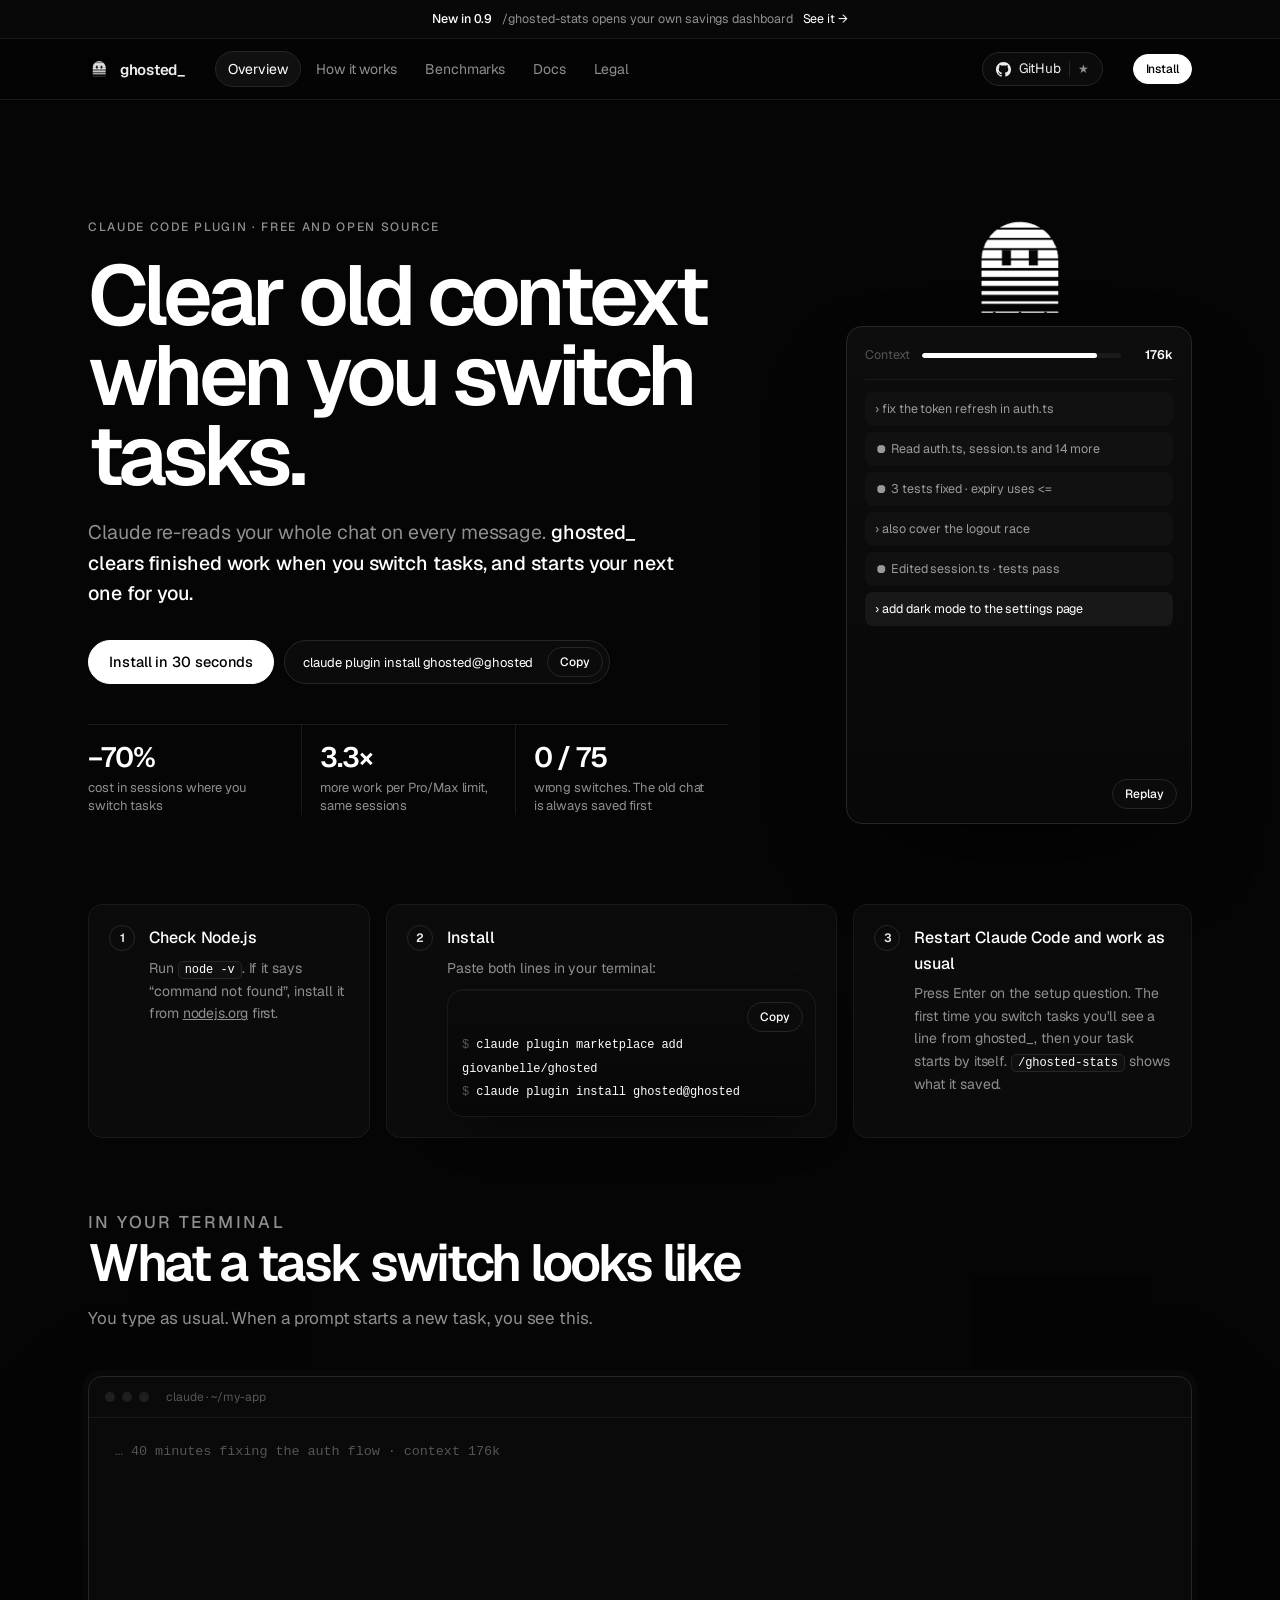
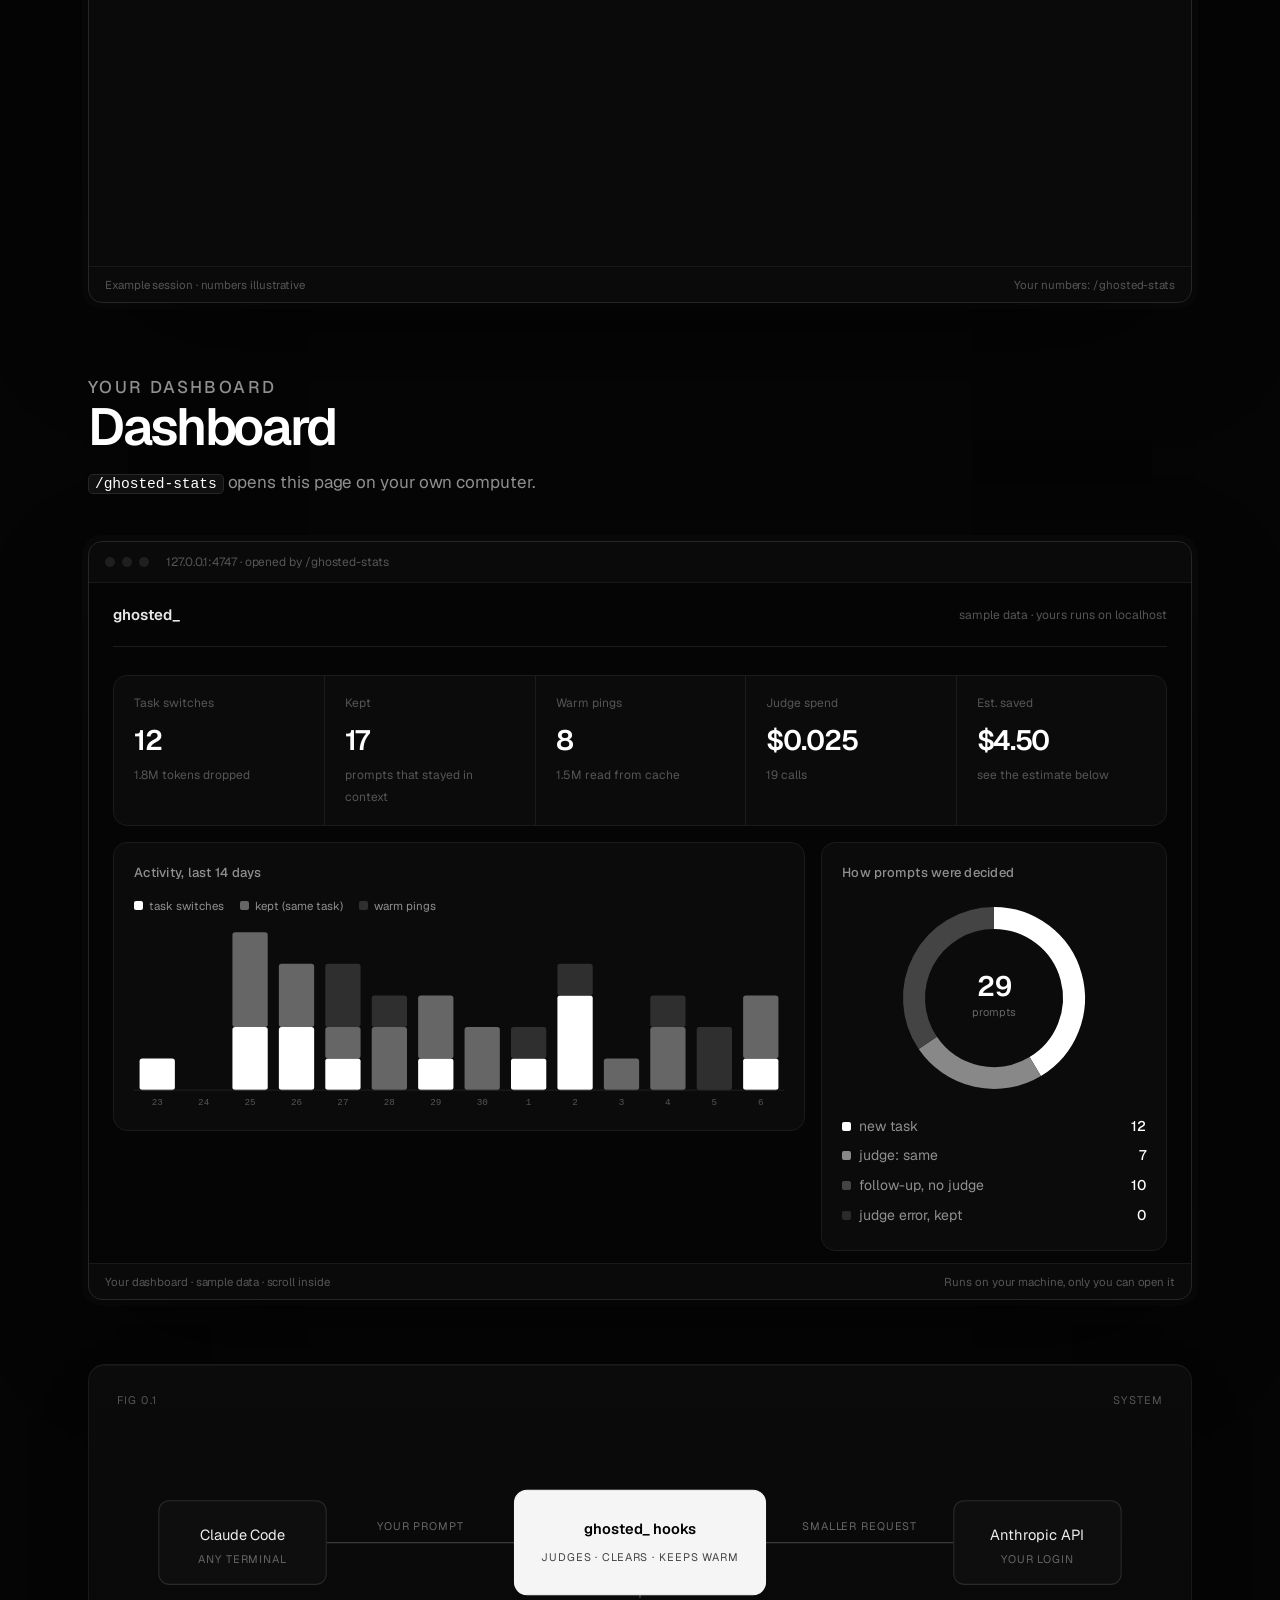
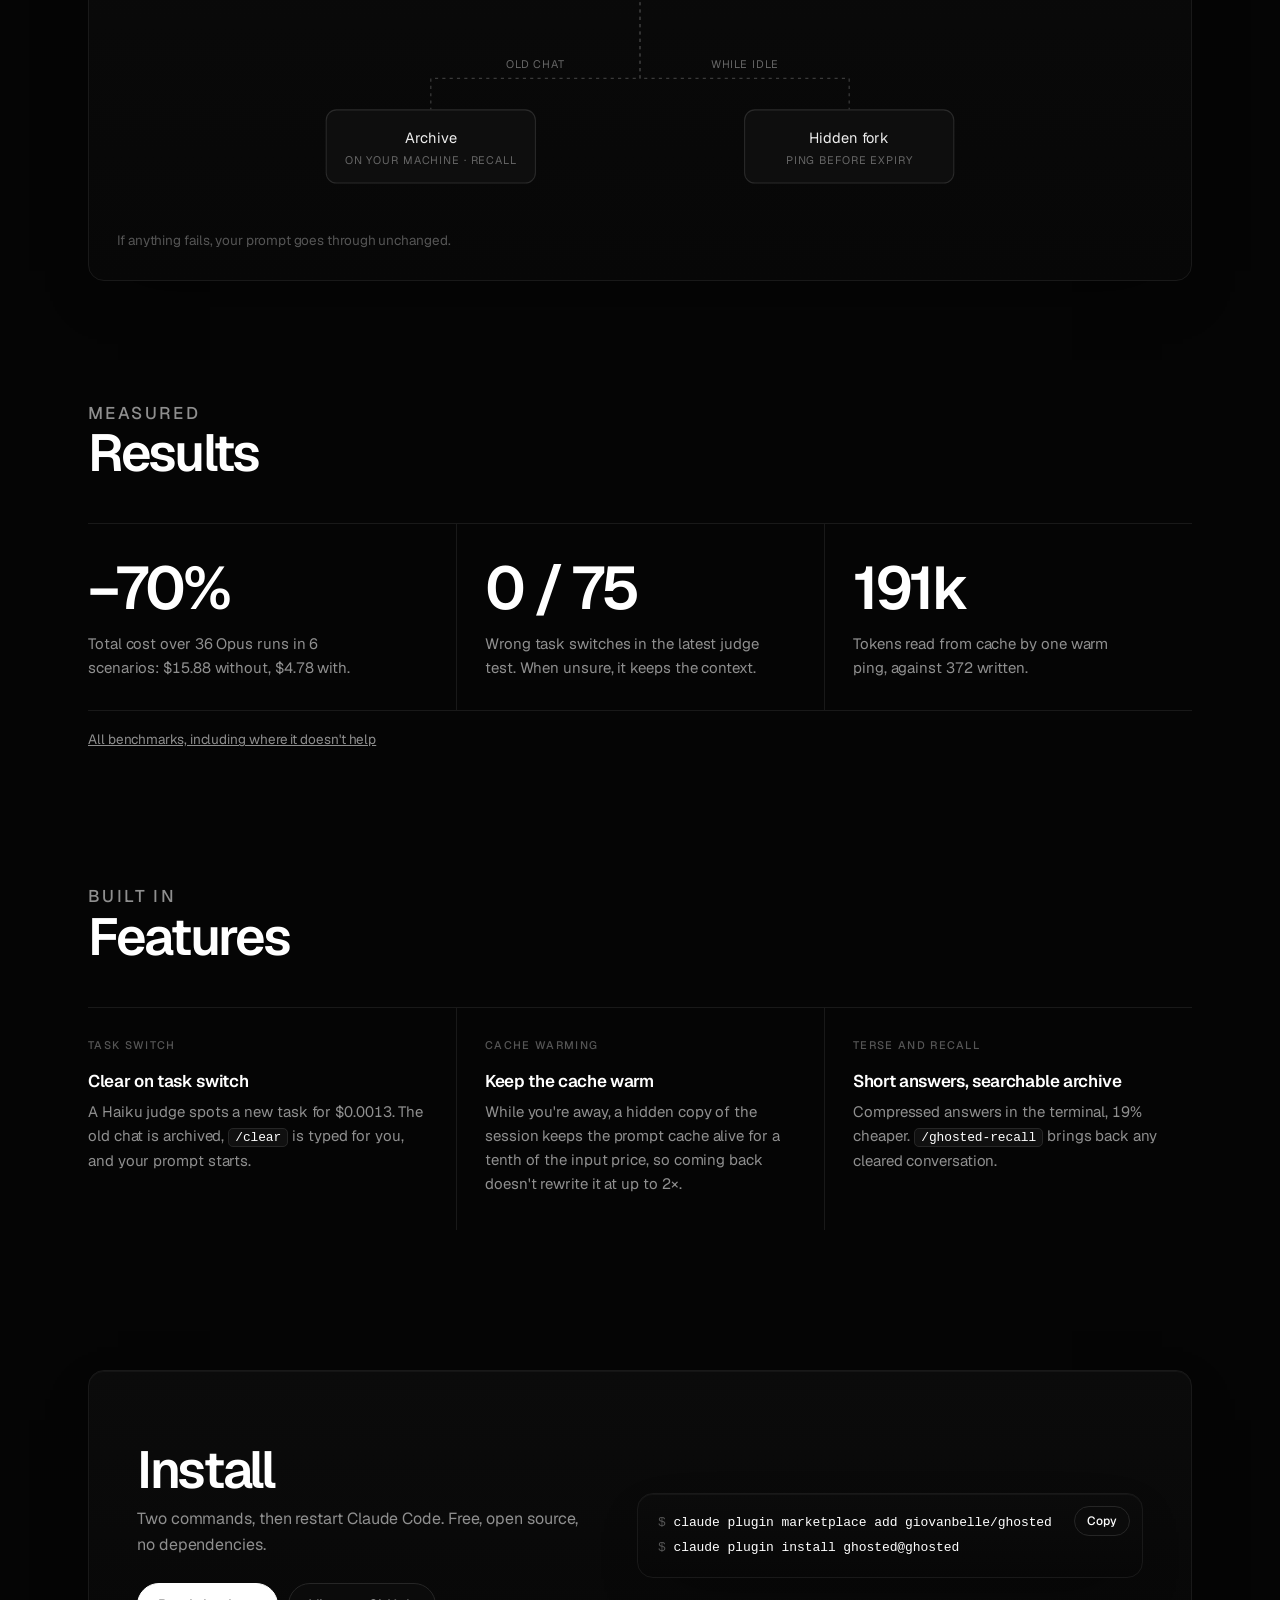
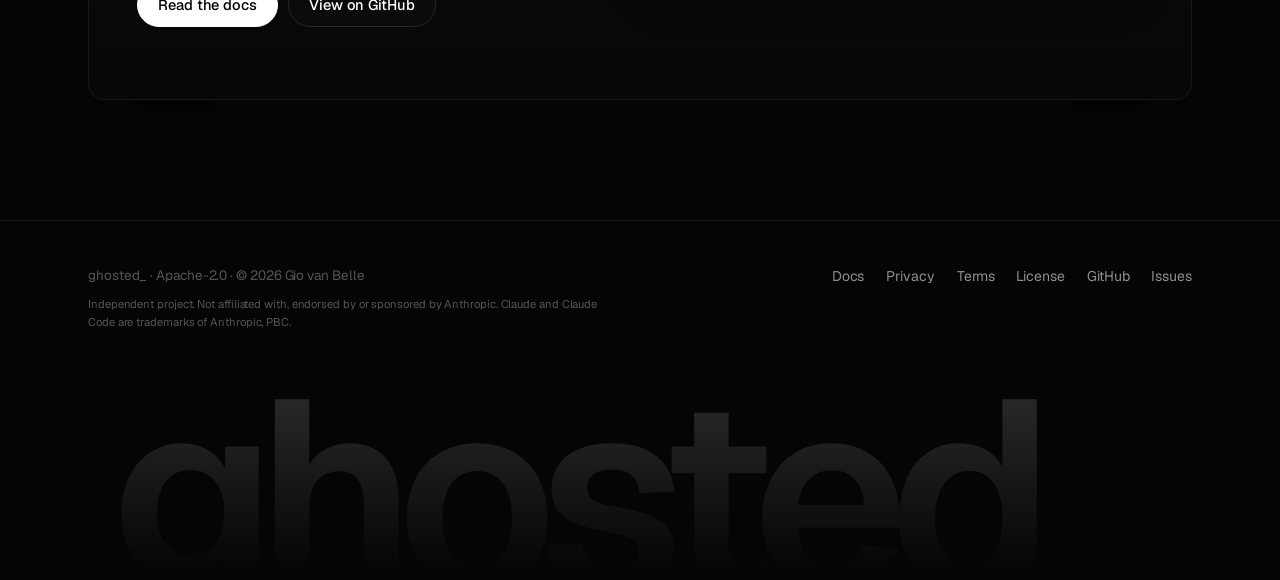
==== commit ece59e9d: "0.10.0: three-way judge (same / related / new), everyday-user defaults - The judge now answers same," ====
--- a/docs/index.html
+++ b/docs/index.html
@@ -18,7 +18,7 @@
 <meta name="twitter:image" content="https://giovanbelle.github.io/ghosted/og.png">
 <link rel="icon" href="favicon.png">
 <link rel="preload" href="fonts/Geist-Variable.woff2" as="font" type="font/woff2" crossorigin>
-<link rel="stylesheet" href="style.css?v=0aa25c16">
+<link rel="stylesheet" href="style.css?v=2e5fa7a9">
 </head>
 <body>
 <a class="skip" href="#main">Skip to content</a>
@@ -125,7 +125,7 @@
       <dl class="proof">
         <div><dt>−70%</dt><dd>cost in sessions where you switch tasks</dd></div>
         <div><dt>3.3×</dt><dd>more work per Pro/Max limit, same sessions</dd></div>
-        <div><dt>0 / 64</dt><dd>wrong switches. Old chats are never deleted</dd></div>
+        <div><dt>0 / 75</dt><dd>wrong switches. The old chat is always saved first</dd></div>
       </dl>
     </div>
 
@@ -155,7 +155,7 @@
       <li><span>1</span><div><b>Check Node.js</b><p>Run <code>node -v</code>. If it says “command not found”, install it from <a href="https://nodejs.org">nodejs.org</a> first.</p></div></li>
       <li><span>2</span><div><b>Install</b><p>Paste both lines in your terminal:</p>
         <div class="install"><button type="button" class="btn sm" data-copy="claude plugin marketplace add giovanbelle/ghosted\nclaude plugin install ghosted@ghosted" aria-label="Copy install commands">Copy</button><div><span class="p">$ </span>claude plugin marketplace add giovanbelle/ghosted</div><div><span class="p">$ </span>claude plugin install ghosted@ghosted</div></div></div></li>
-      <li><span>3</span><div><b>Restart Claude Code and work as usual</b><p>Press Enter on the four setup questions. The first time you switch tasks you'll see a line from ghosted_, then your task starts by itself. <code>/ghosted-stats</code> shows what it saved.</p></div></li>
+      <li><span>3</span><div><b>Restart Claude Code and work as usual</b><p>Press Enter on the setup question. The first time you switch tasks you'll see a line from ghosted_, then your task starts by itself. <code>/ghosted-stats</code> shows what it saved.</p></div></li>
     </ol>
   </section>
   <section style="padding-top:72px"><div class="shead rv"><p class="kicker">In your terminal</p><h2>What a task switch looks like</h2><p>You type as usual. When a prompt starts a new task, you see this.</p></div>
@@ -173,13 +173,12 @@
         <div class="l">&nbsp;</div>
         <div class="l u">/ghosted-stats</div>
 <pre class="l">ghosted_ stats
-  task switches        12  (last 12: 1,458k tokens of old
-                           conversation no longer re-sent each turn)
-  mid-run compactions  0
+  task switches        12  (4 kept a summary)
+  estimated saved      about $3.65  (1,458k tokens of old chat
+                           no longer re-read on every message)
   cache warm pings     6  (1,146k tokens kept warm)
   judge calls          31  ($0.0403 total)
-  settings             terse auto (full), mid-run off,
-                       warm 120m, judge above 20k</pre>
+  settings             terse auto (lite), warm 60m, judge above 20k</pre>
       </div>
     </div>
     <div class="foot"><span>Example session · numbers illustrative</span><span>Your numbers: /ghosted-stats</span></div>
@@ -220,7 +219,7 @@
     <div class="shead rv"><p class="kicker">Measured</p><h2 id="num-h">Results</h2></div>
     <div class="nums rv">
       <div><b>−70%</b><p>Total cost over 36 Opus runs in 6 scenarios: $15.88 without, $4.78 with.</p></div>
-      <div><b>0 / 64</b><p>Wrong task switches in the latest judge test. When unsure, it keeps the context.</p></div>
+      <div><b>0 / 75</b><p>Wrong task switches in the latest judge test. When unsure, it keeps the context.</p></div>
       <div><b>191k</b><p>Tokens read from cache by one warm ping, against 372 written.</p></div>
     </div>
     <p class="note rv"><a href="benchmarks.html">All benchmarks, including where it doesn't help</a></p>
@@ -265,6 +264,6 @@
   </div>
   <div class="wordmark" aria-hidden="true">ghosted_</div>
 </footer>
-<script src="site.js?v=0aa25c16"></script>
+<script src="site.js?v=2e5fa7a9"></script>
 </body>
 </html>
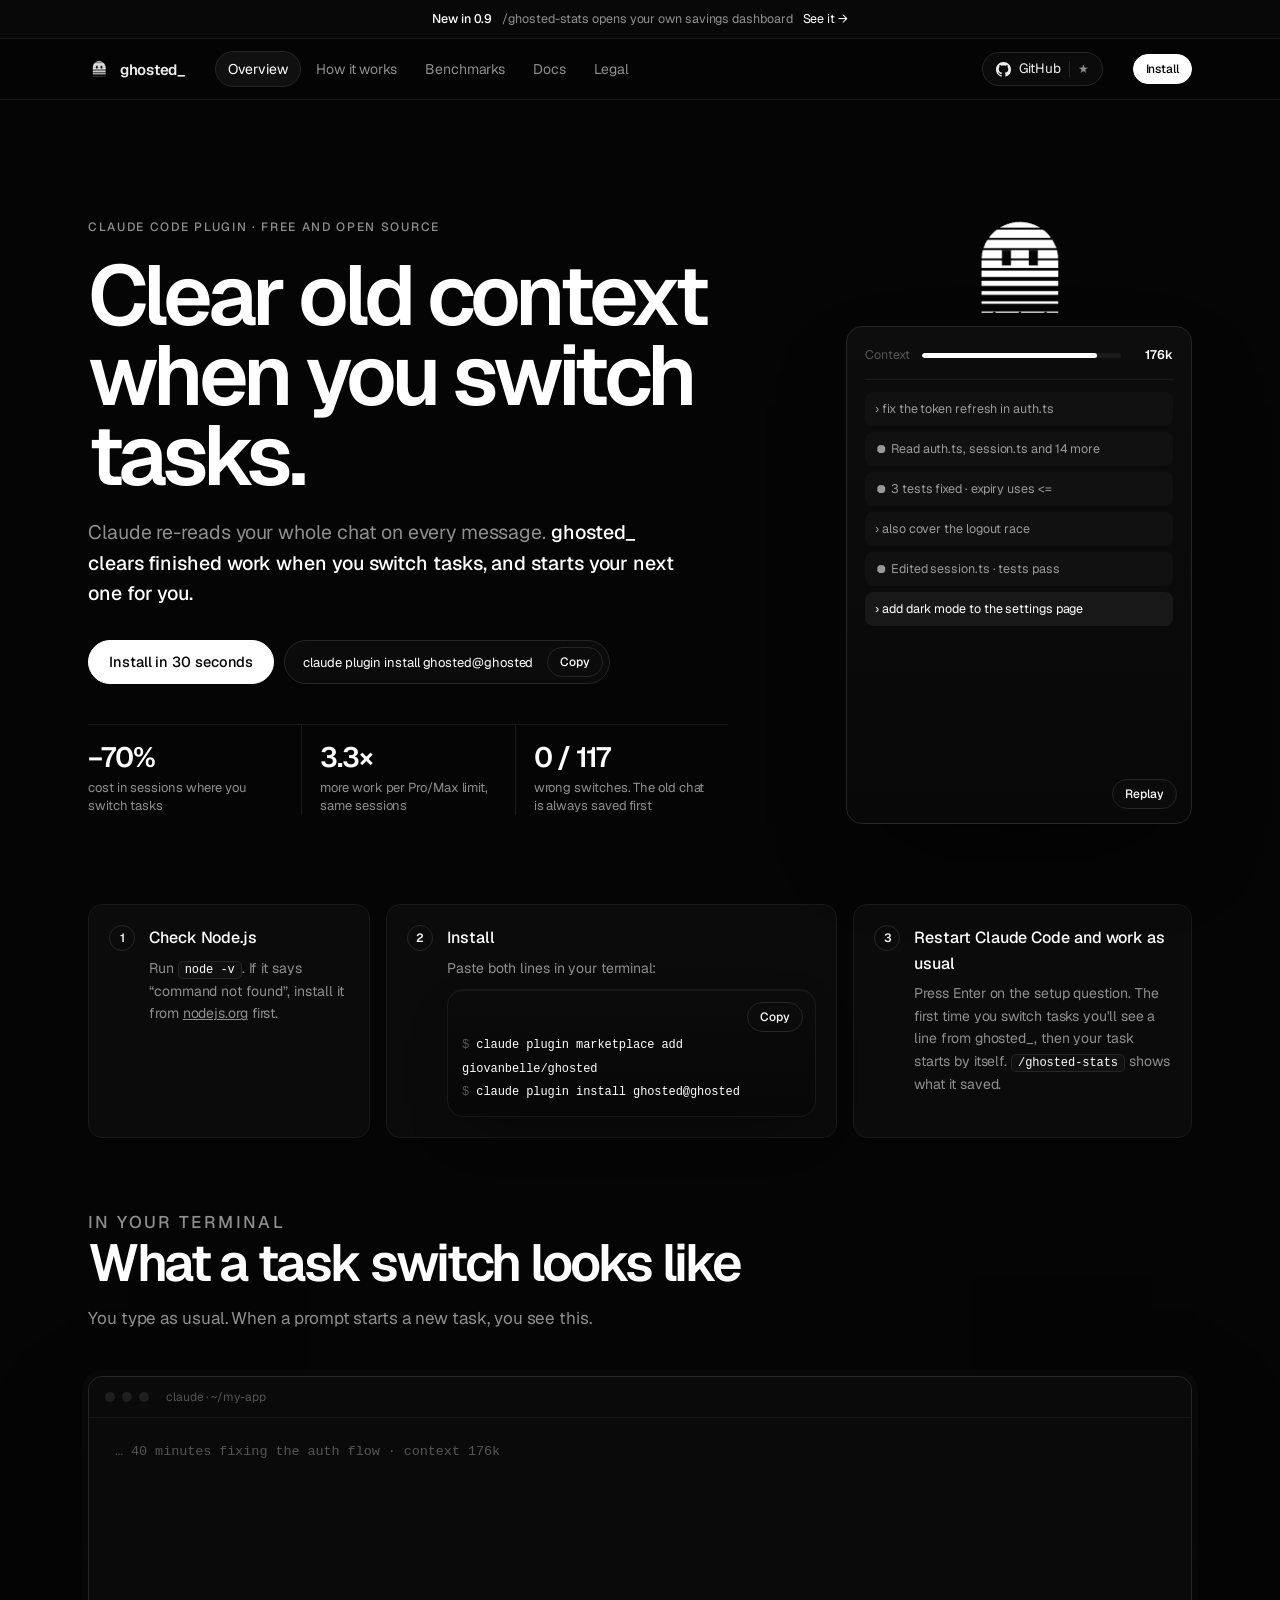
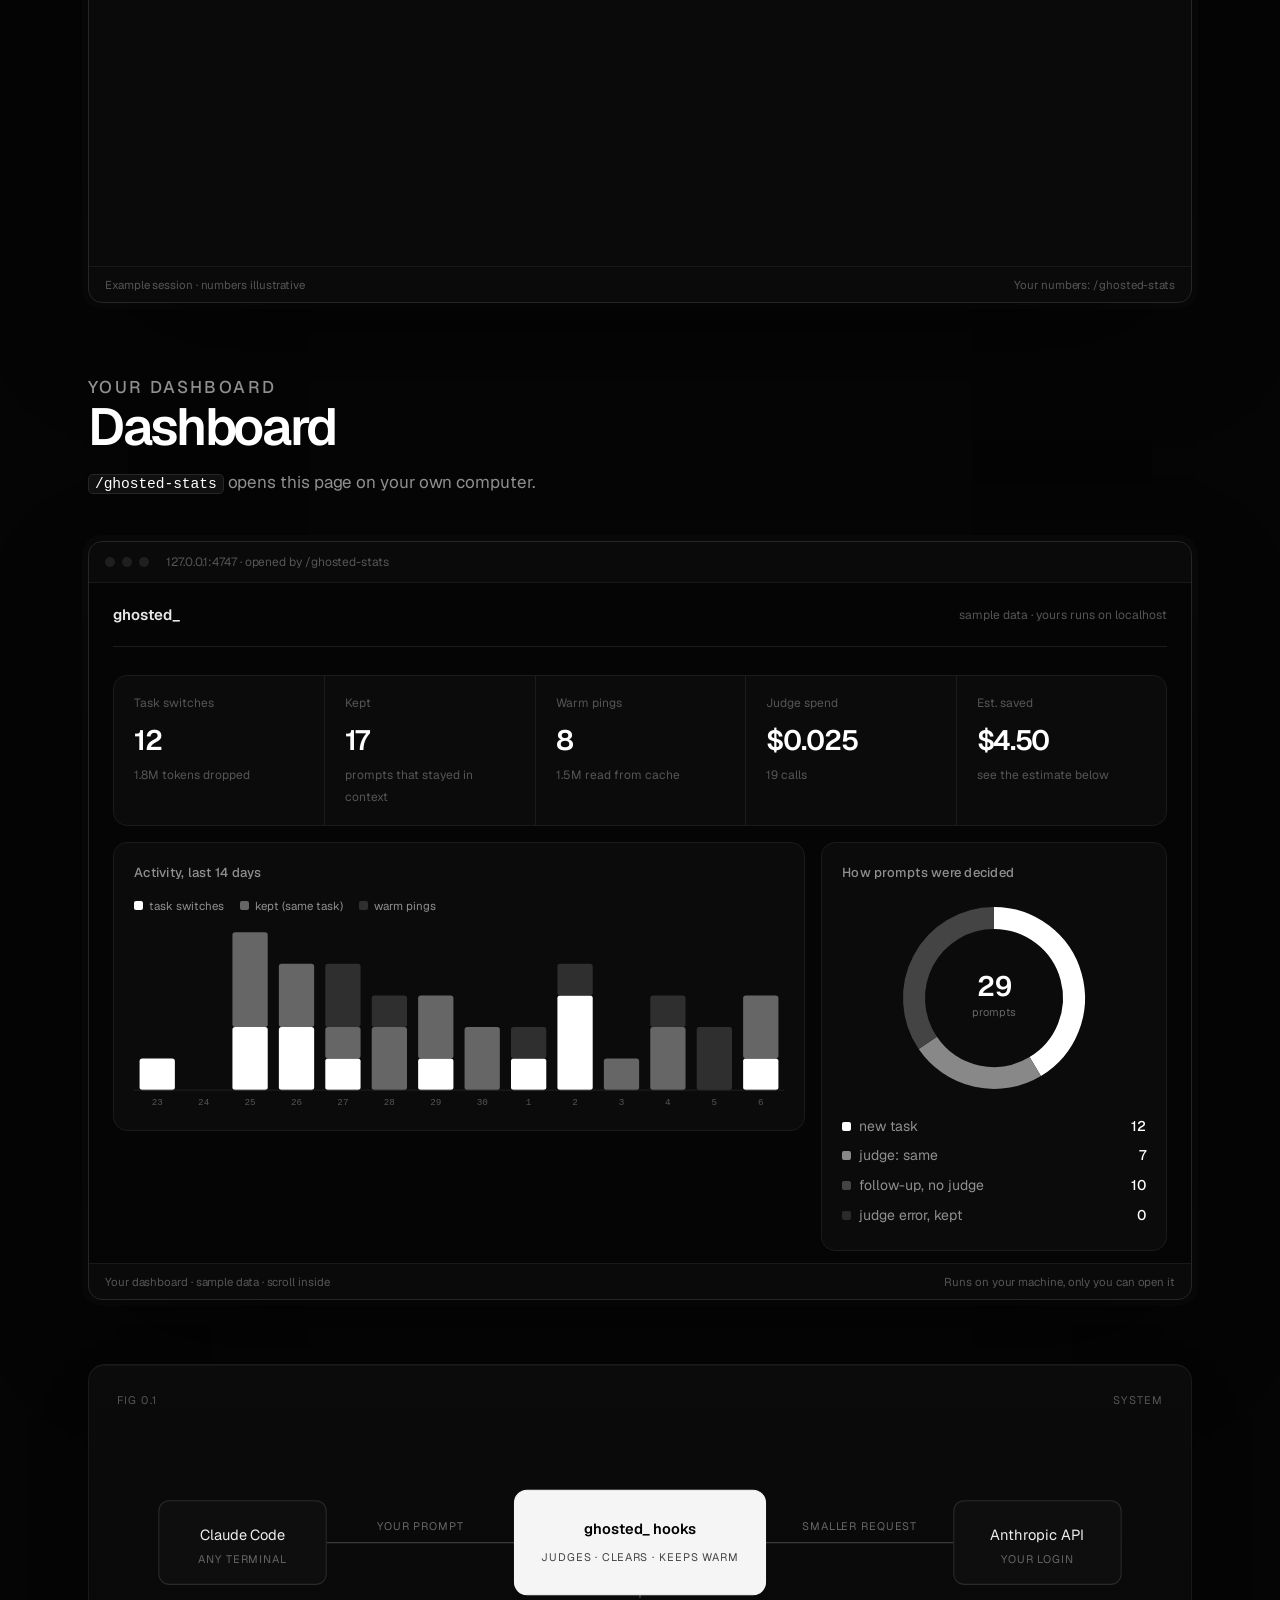
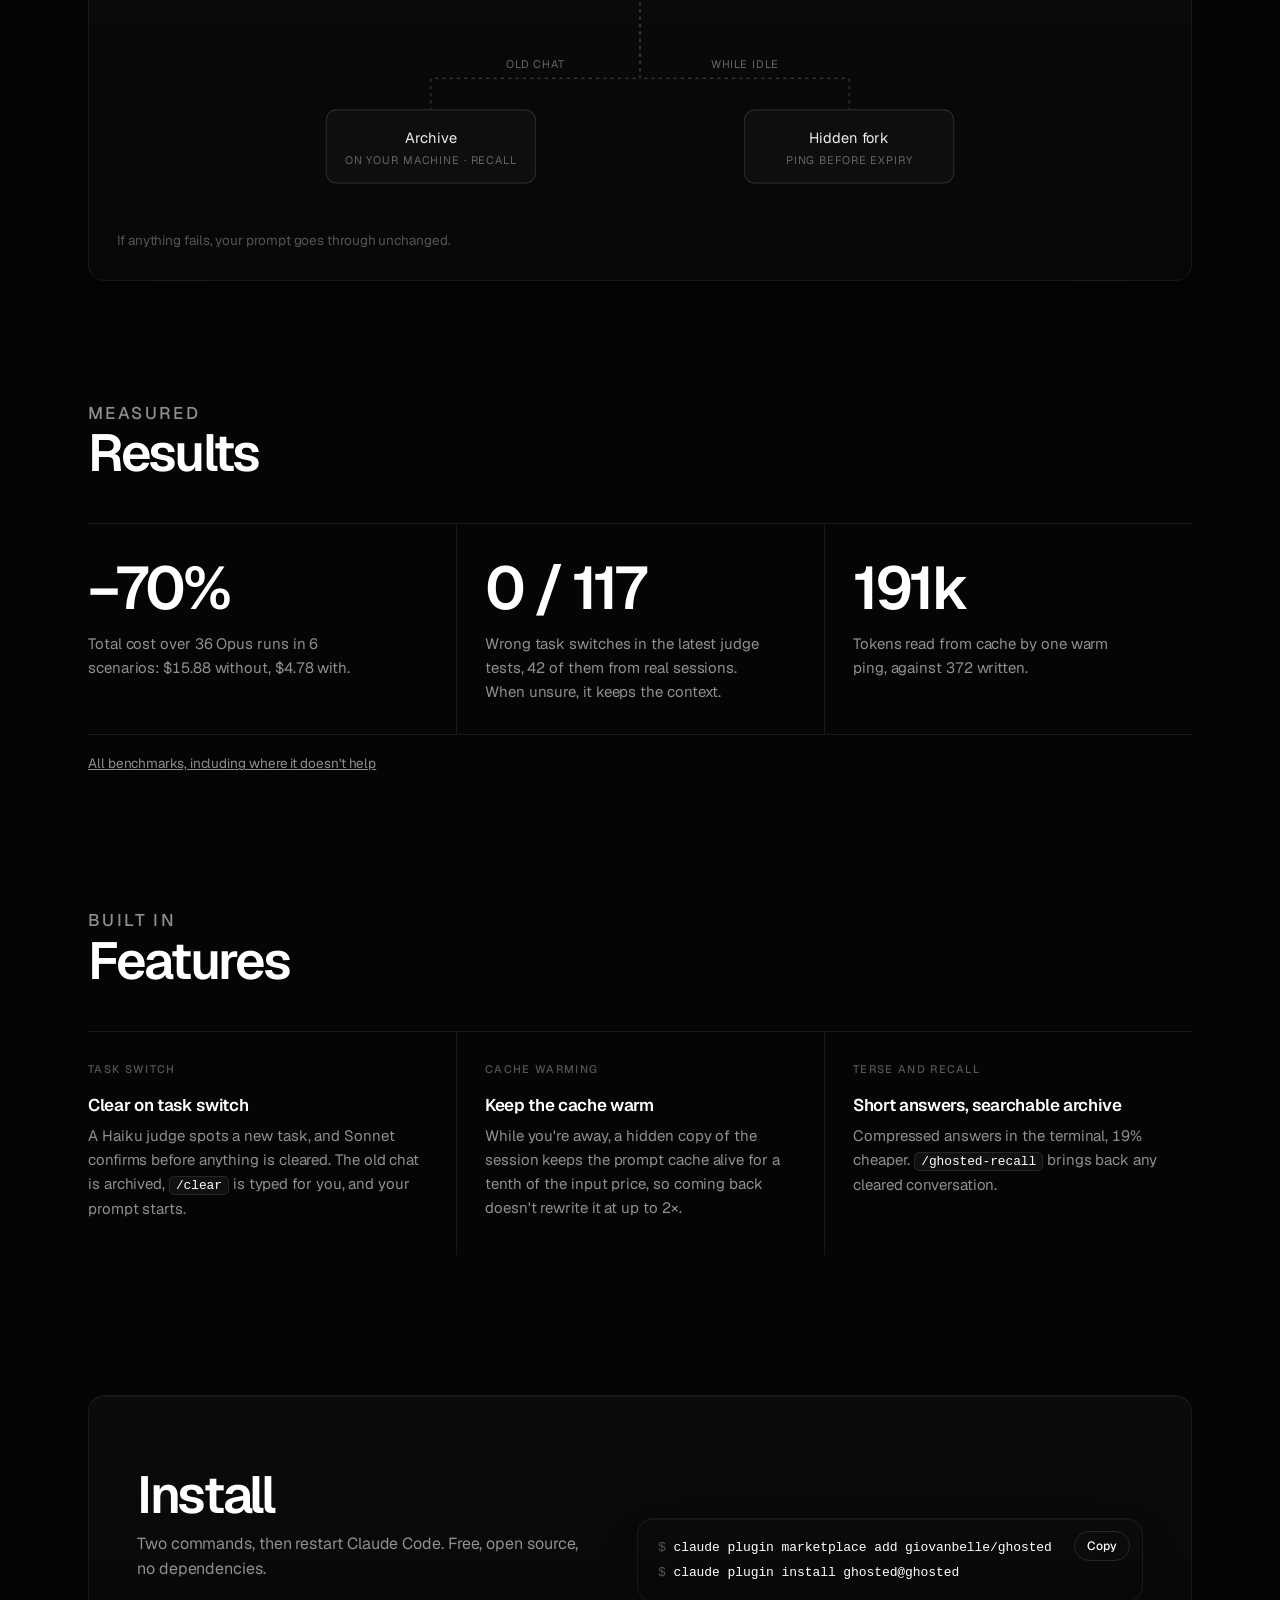
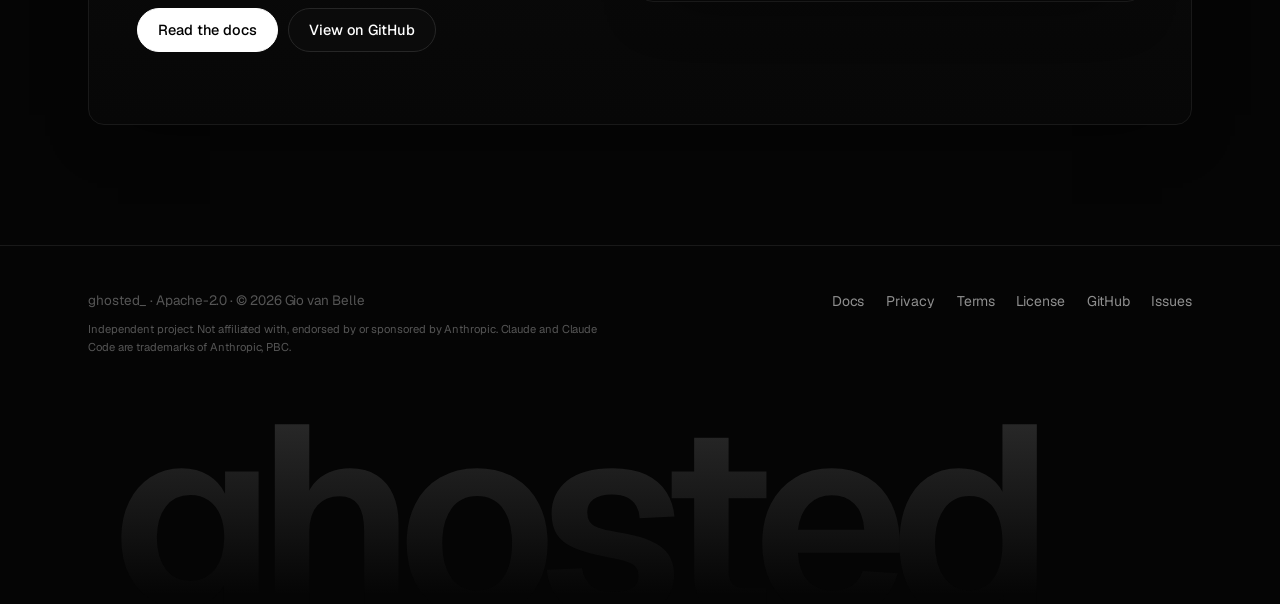
==== commit ca96c87e: "0.11.0: a switch needs a second opinion; the judge reads the conversation, not tool output - Haiku a" ====
--- a/docs/index.html
+++ b/docs/index.html
@@ -18,7 +18,7 @@
 <meta name="twitter:image" content="https://giovanbelle.github.io/ghosted/og.png">
 <link rel="icon" href="favicon.png">
 <link rel="preload" href="fonts/Geist-Variable.woff2" as="font" type="font/woff2" crossorigin>
-<link rel="stylesheet" href="style.css?v=2e5fa7a9">
+<link rel="stylesheet" href="style.css?v=74459ce5">
 </head>
 <body>
 <a class="skip" href="#main">Skip to content</a>
@@ -125,7 +125,7 @@
       <dl class="proof">
         <div><dt>−70%</dt><dd>cost in sessions where you switch tasks</dd></div>
         <div><dt>3.3×</dt><dd>more work per Pro/Max limit, same sessions</dd></div>
-        <div><dt>0 / 75</dt><dd>wrong switches. The old chat is always saved first</dd></div>
+        <div><dt>0 / 117</dt><dd>wrong switches. The old chat is always saved first</dd></div>
       </dl>
     </div>
 
@@ -219,7 +219,7 @@
     <div class="shead rv"><p class="kicker">Measured</p><h2 id="num-h">Results</h2></div>
     <div class="nums rv">
       <div><b>−70%</b><p>Total cost over 36 Opus runs in 6 scenarios: $15.88 without, $4.78 with.</p></div>
-      <div><b>0 / 75</b><p>Wrong task switches in the latest judge test. When unsure, it keeps the context.</p></div>
+      <div><b>0 / 117</b><p>Wrong task switches in the latest judge tests, 42 of them from real sessions. When unsure, it keeps the context.</p></div>
       <div><b>191k</b><p>Tokens read from cache by one warm ping, against 372 written.</p></div>
     </div>
     <p class="note rv"><a href="benchmarks.html">All benchmarks, including where it doesn't help</a></p>
@@ -228,7 +228,7 @@
   <section aria-labelledby="f-h">
     <div class="shead rv"><p class="kicker">Built in</p><h2 id="f-h">Features</h2></div>
     <div class="feat rv">
-      <div><p class="k">Task switch</p><h3>Clear on task switch</h3><p>A Haiku judge spots a new task for $0.0013. The old chat is archived, <code>/clear</code> is typed for you, and your prompt starts.</p></div>
+      <div><p class="k">Task switch</p><h3>Clear on task switch</h3><p>A Haiku judge spots a new task, and Sonnet confirms before anything is cleared. The old chat is archived, <code>/clear</code> is typed for you, and your prompt starts.</p></div>
       <div><p class="k">Cache warming</p><h3>Keep the cache warm</h3><p>While you're away, a hidden copy of the session keeps the prompt cache alive for a tenth of the input price, so coming back doesn't rewrite it at up to 2×.</p></div>
       <div><p class="k">Terse and recall</p><h3>Short answers, searchable archive</h3><p>Compressed answers in the terminal, 19% cheaper. <code>/ghosted-recall</code> brings back any cleared conversation.</p></div>
     </div>
@@ -264,6 +264,6 @@
   </div>
   <div class="wordmark" aria-hidden="true">ghosted_</div>
 </footer>
-<script src="site.js?v=2e5fa7a9"></script>
+<script src="site.js?v=74459ce5"></script>
 </body>
 </html>
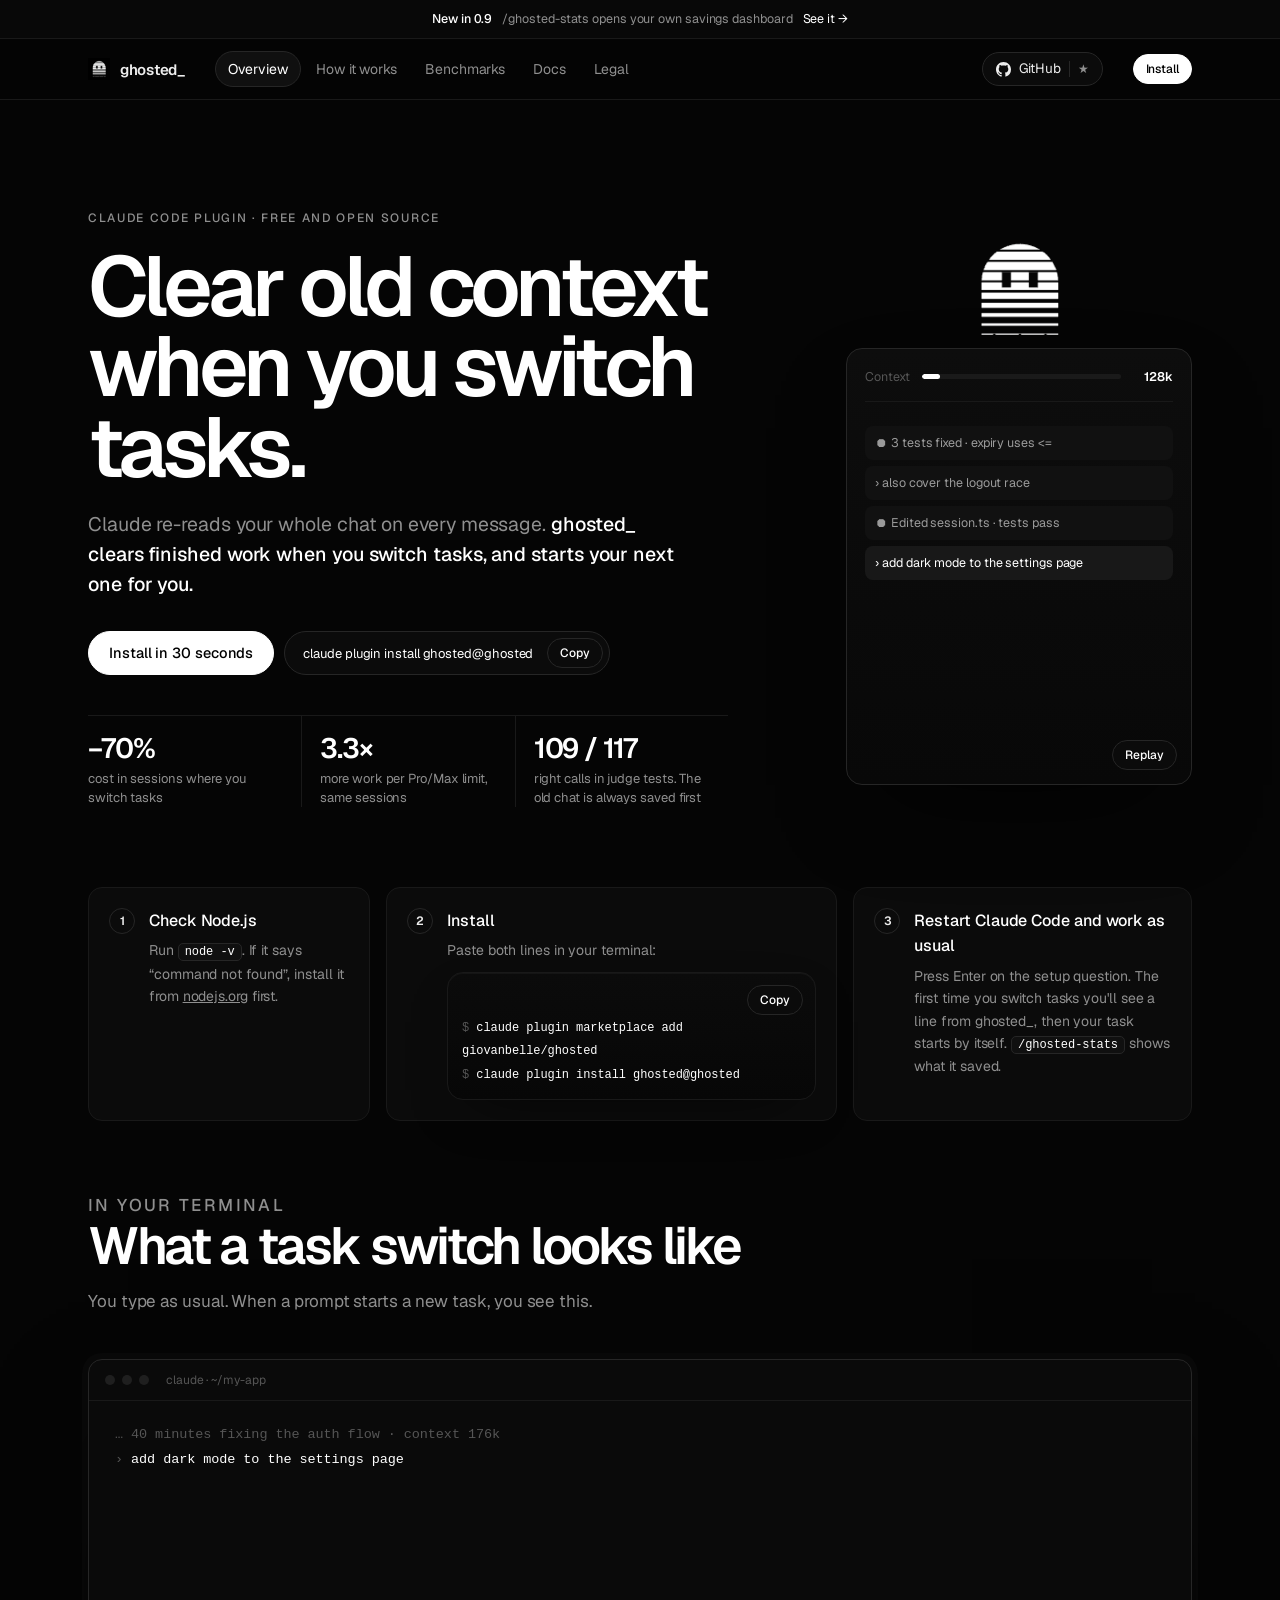
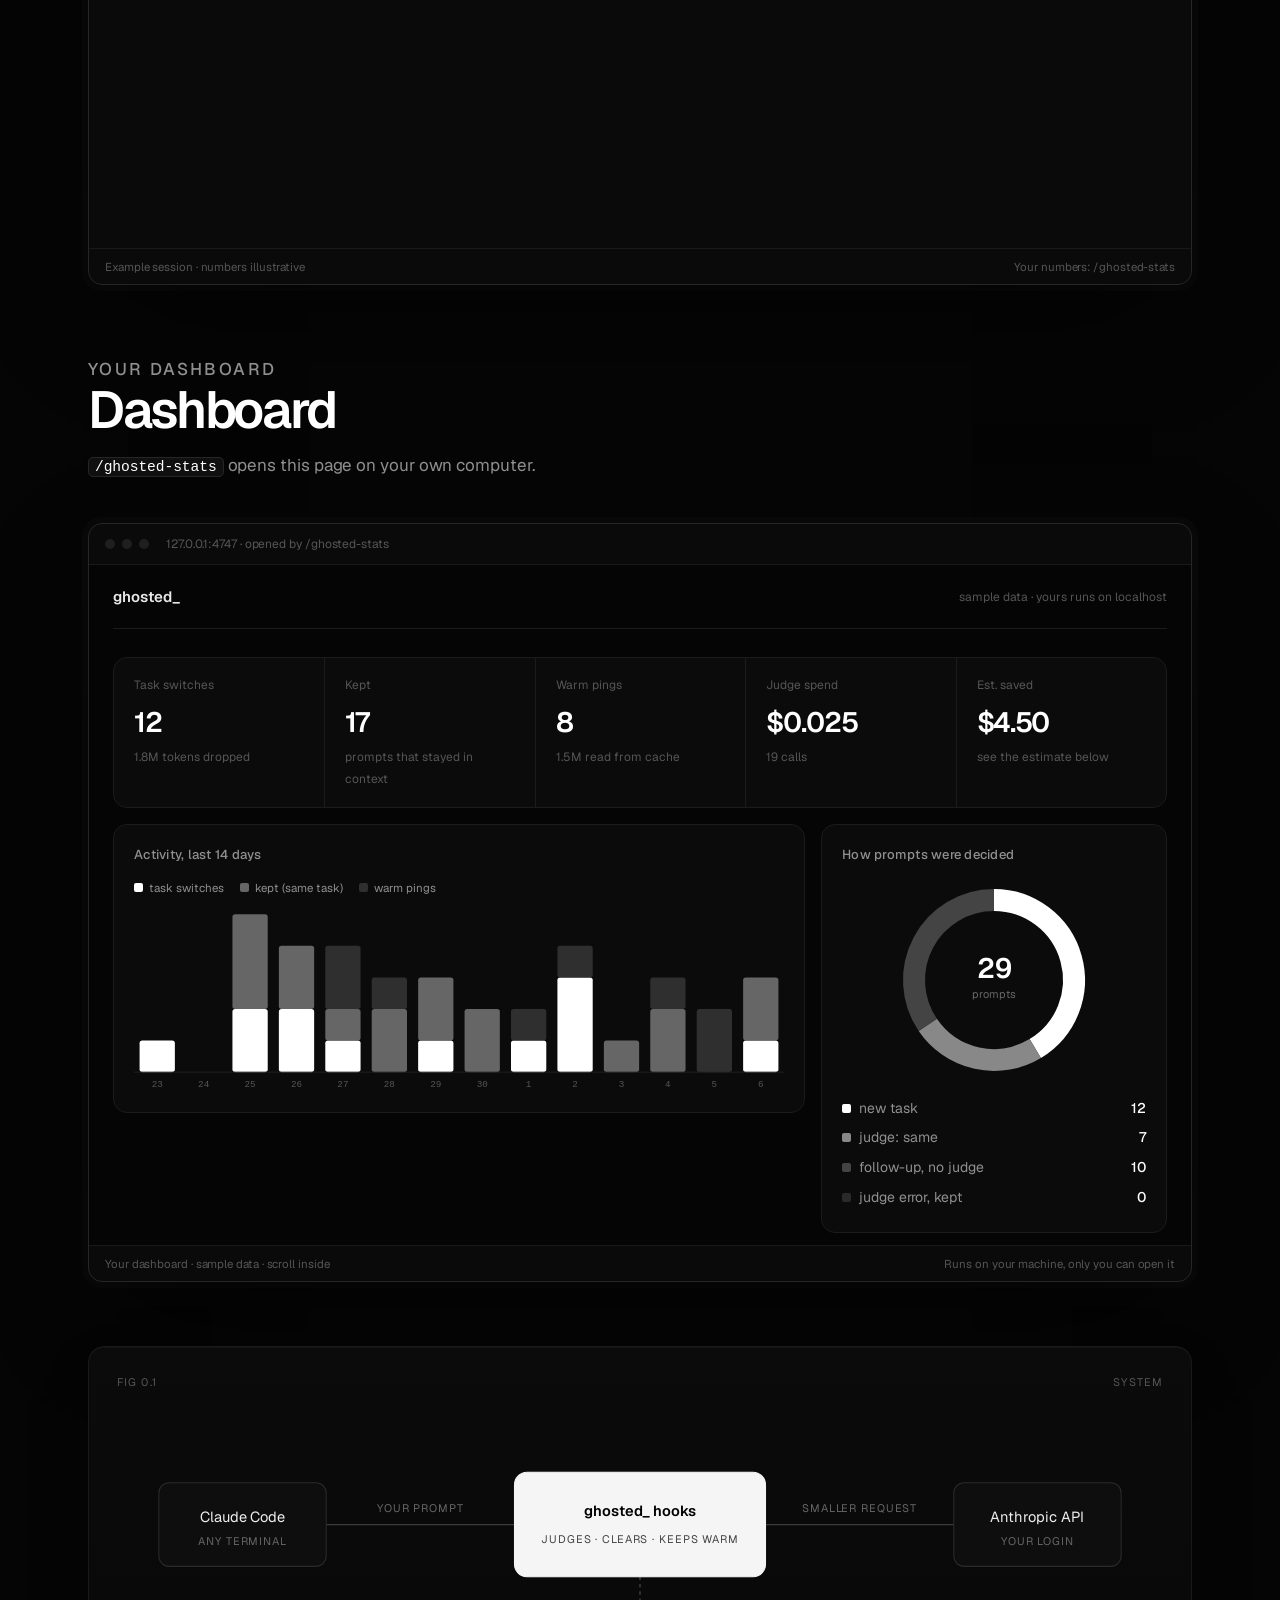
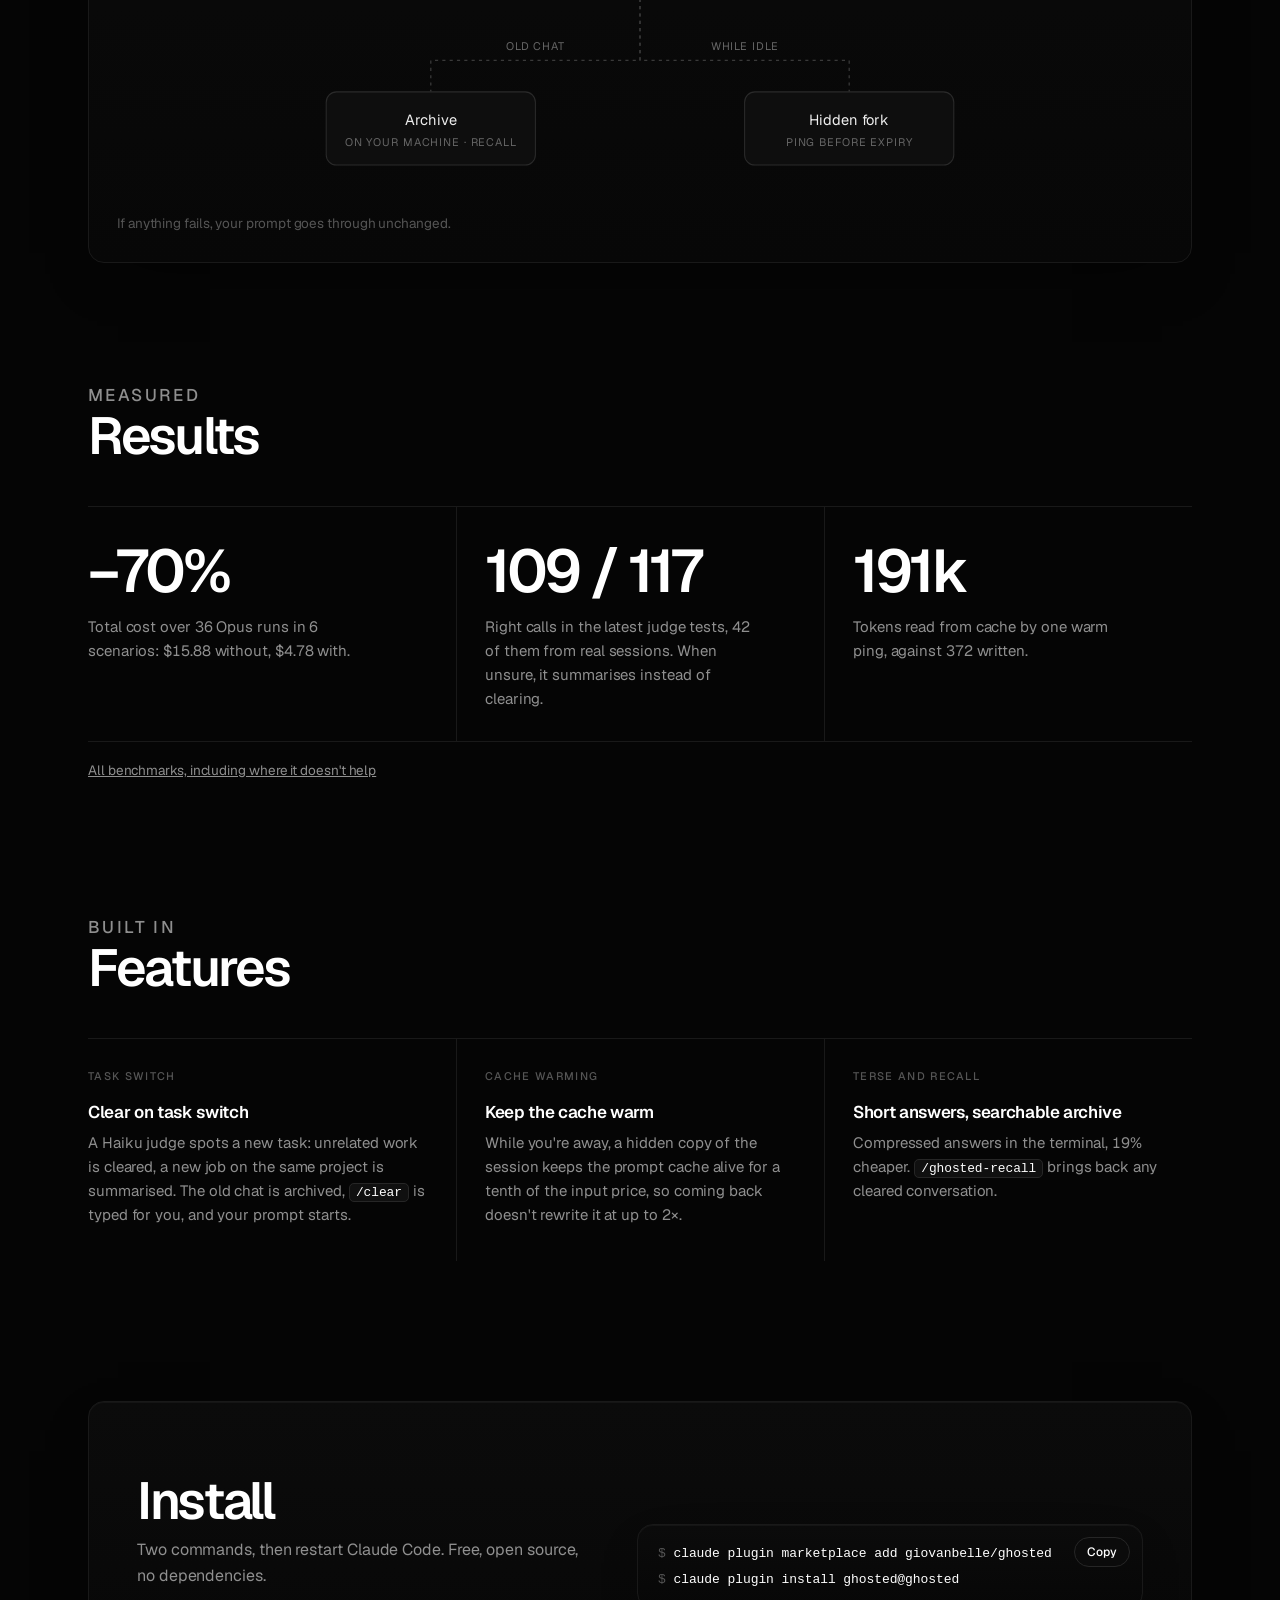
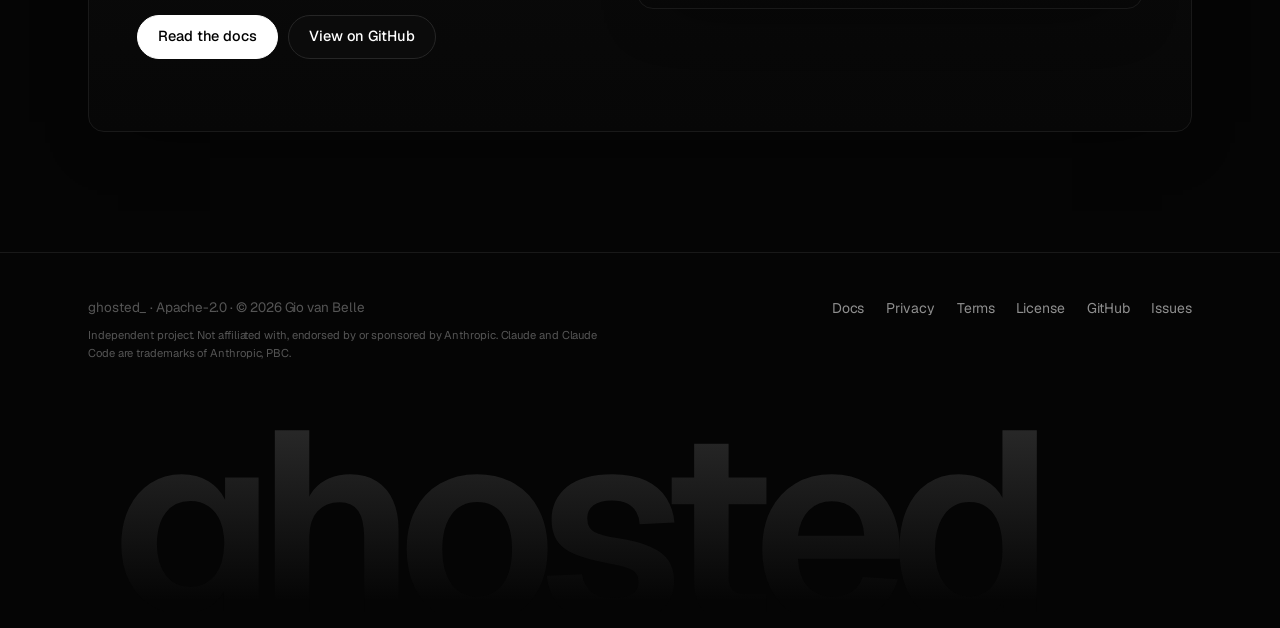
==== commit 56e31f7a: "0.12.0: one judge, compact on partial overlap Drop the Sonnet second opinion: it cost more, added ~2" ====
--- a/docs/index.html
+++ b/docs/index.html
@@ -18,7 +18,7 @@
 <meta name="twitter:image" content="https://giovanbelle.github.io/ghosted/og.png">
 <link rel="icon" href="favicon.png">
 <link rel="preload" href="fonts/Geist-Variable.woff2" as="font" type="font/woff2" crossorigin>
-<link rel="stylesheet" href="style.css?v=74459ce5">
+<link rel="stylesheet" href="style.css?v=0dcb4bca">
 </head>
 <body>
 <a class="skip" href="#main">Skip to content</a>
@@ -125,7 +125,7 @@
       <dl class="proof">
         <div><dt>−70%</dt><dd>cost in sessions where you switch tasks</dd></div>
         <div><dt>3.3×</dt><dd>more work per Pro/Max limit, same sessions</dd></div>
-        <div><dt>0 / 117</dt><dd>wrong switches. The old chat is always saved first</dd></div>
+        <div><dt>109 / 117</dt><dd>right calls in judge tests. The old chat is always saved first</dd></div>
       </dl>
     </div>
 
@@ -219,7 +219,7 @@
     <div class="shead rv"><p class="kicker">Measured</p><h2 id="num-h">Results</h2></div>
     <div class="nums rv">
       <div><b>−70%</b><p>Total cost over 36 Opus runs in 6 scenarios: $15.88 without, $4.78 with.</p></div>
-      <div><b>0 / 117</b><p>Wrong task switches in the latest judge tests, 42 of them from real sessions. When unsure, it keeps the context.</p></div>
+      <div><b>109 / 117</b><p>Right calls in the latest judge tests, 42 of them from real sessions. When unsure, it summarises instead of clearing.</p></div>
       <div><b>191k</b><p>Tokens read from cache by one warm ping, against 372 written.</p></div>
     </div>
     <p class="note rv"><a href="benchmarks.html">All benchmarks, including where it doesn't help</a></p>
@@ -228,7 +228,7 @@
   <section aria-labelledby="f-h">
     <div class="shead rv"><p class="kicker">Built in</p><h2 id="f-h">Features</h2></div>
     <div class="feat rv">
-      <div><p class="k">Task switch</p><h3>Clear on task switch</h3><p>A Haiku judge spots a new task, and Sonnet confirms before anything is cleared. The old chat is archived, <code>/clear</code> is typed for you, and your prompt starts.</p></div>
+      <div><p class="k">Task switch</p><h3>Clear on task switch</h3><p>A Haiku judge spots a new task: unrelated work is cleared, a new job on the same project is summarised. The old chat is archived, <code>/clear</code> is typed for you, and your prompt starts.</p></div>
       <div><p class="k">Cache warming</p><h3>Keep the cache warm</h3><p>While you're away, a hidden copy of the session keeps the prompt cache alive for a tenth of the input price, so coming back doesn't rewrite it at up to 2×.</p></div>
       <div><p class="k">Terse and recall</p><h3>Short answers, searchable archive</h3><p>Compressed answers in the terminal, 19% cheaper. <code>/ghosted-recall</code> brings back any cleared conversation.</p></div>
     </div>
@@ -264,6 +264,6 @@
   </div>
   <div class="wordmark" aria-hidden="true">ghosted_</div>
 </footer>
-<script src="site.js?v=74459ce5"></script>
+<script src="site.js?v=0dcb4bca"></script>
 </body>
 </html>
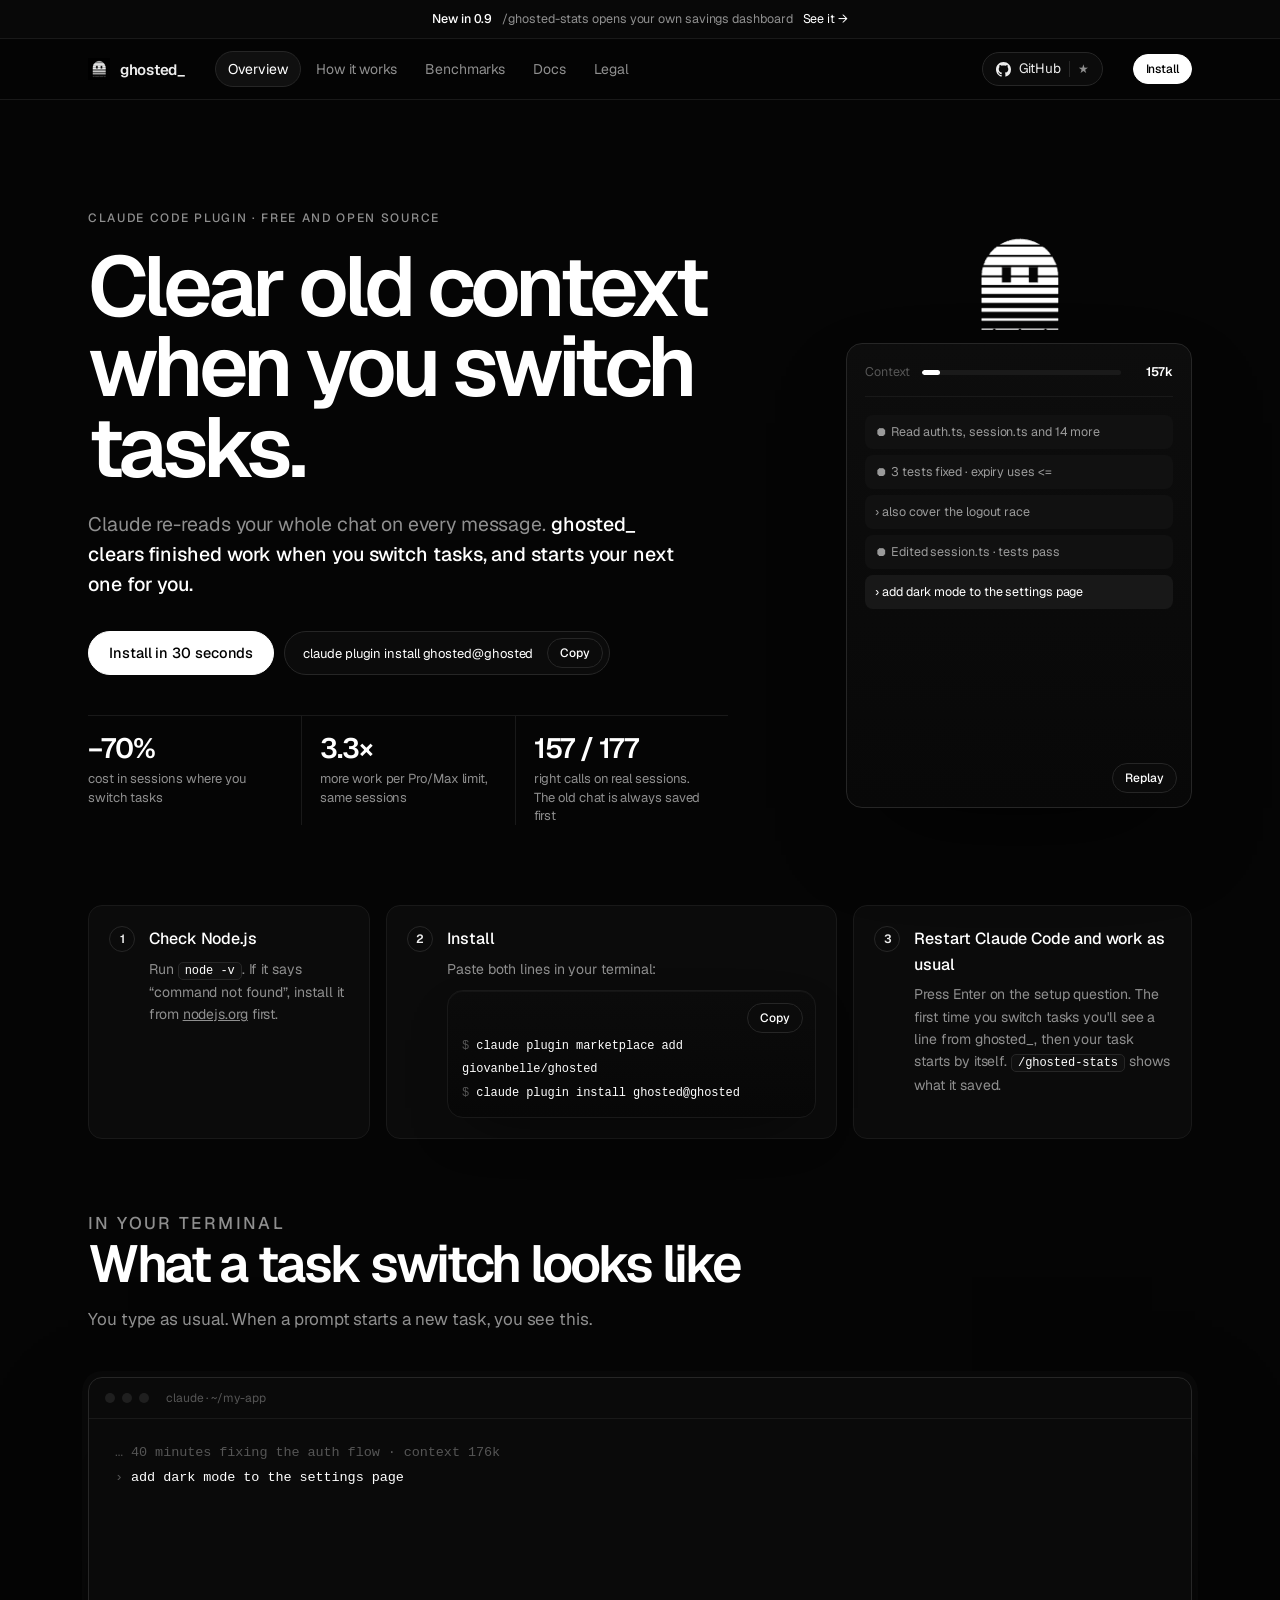
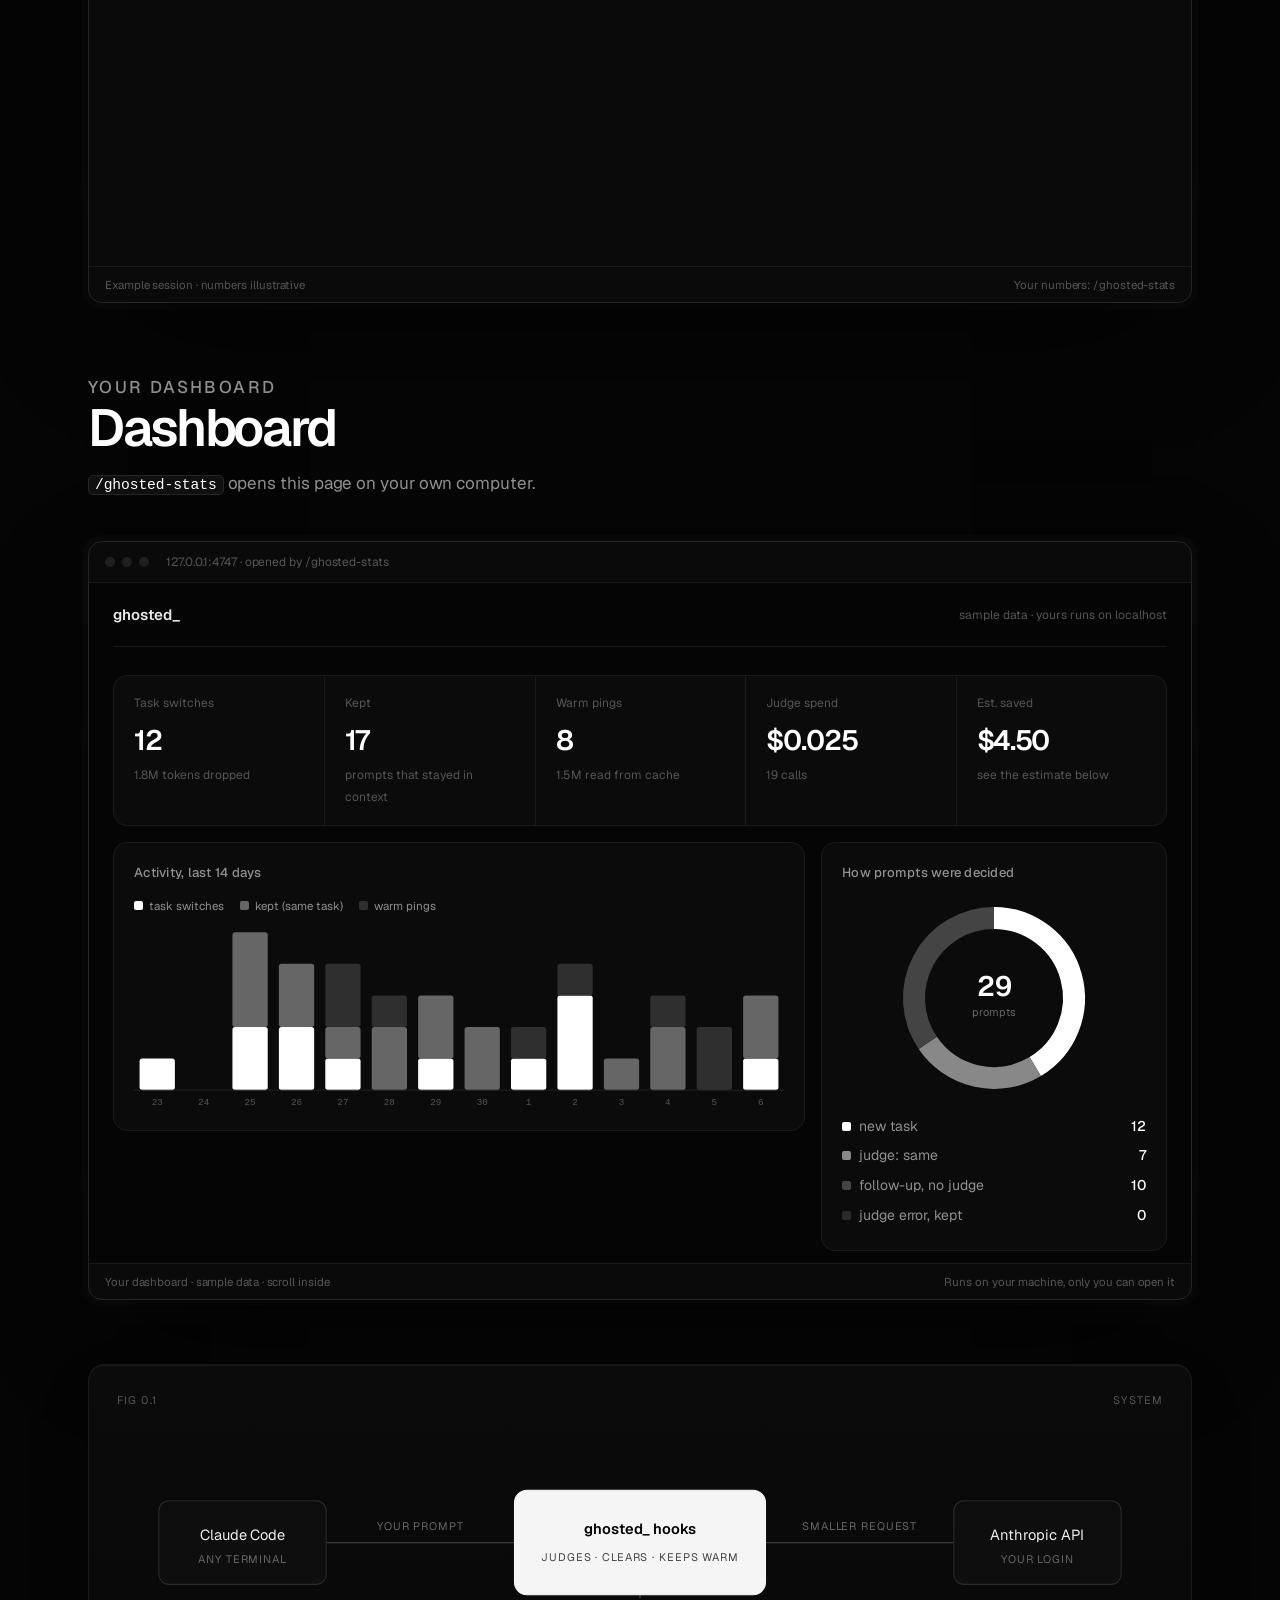
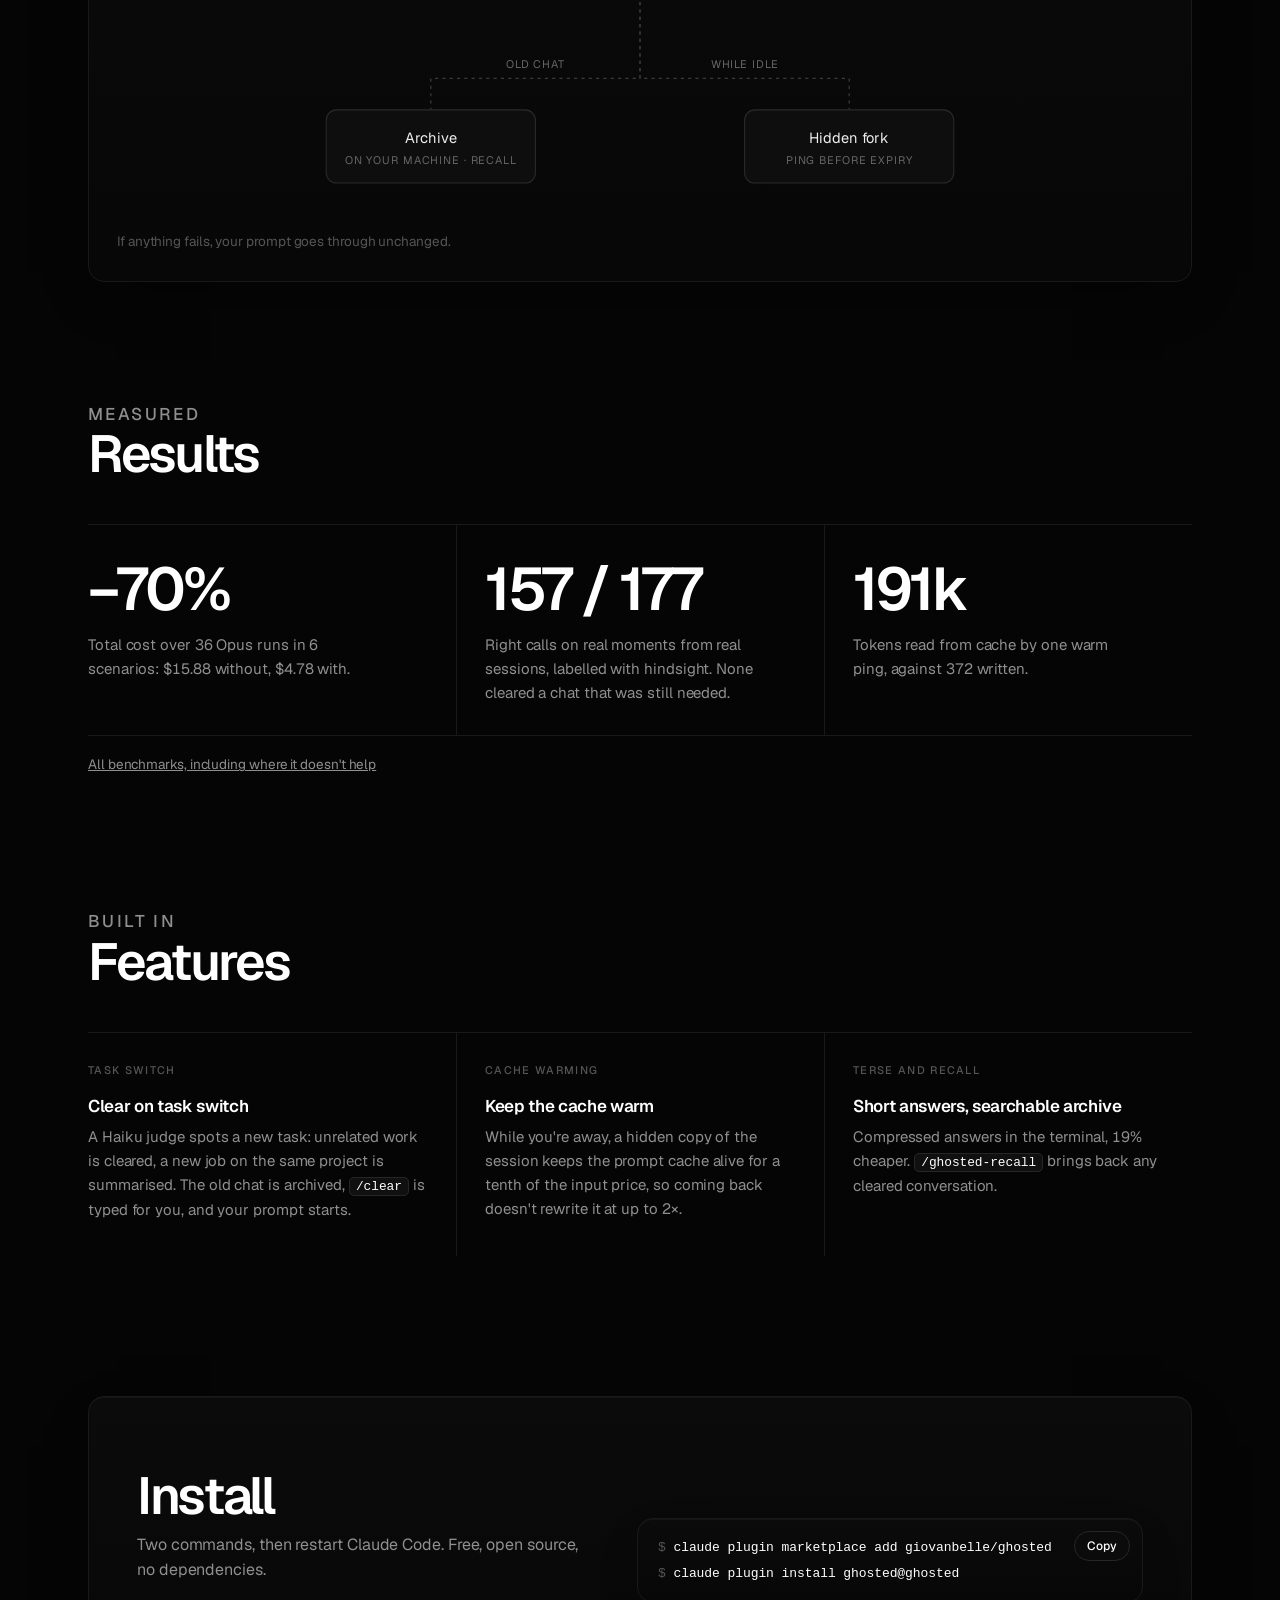
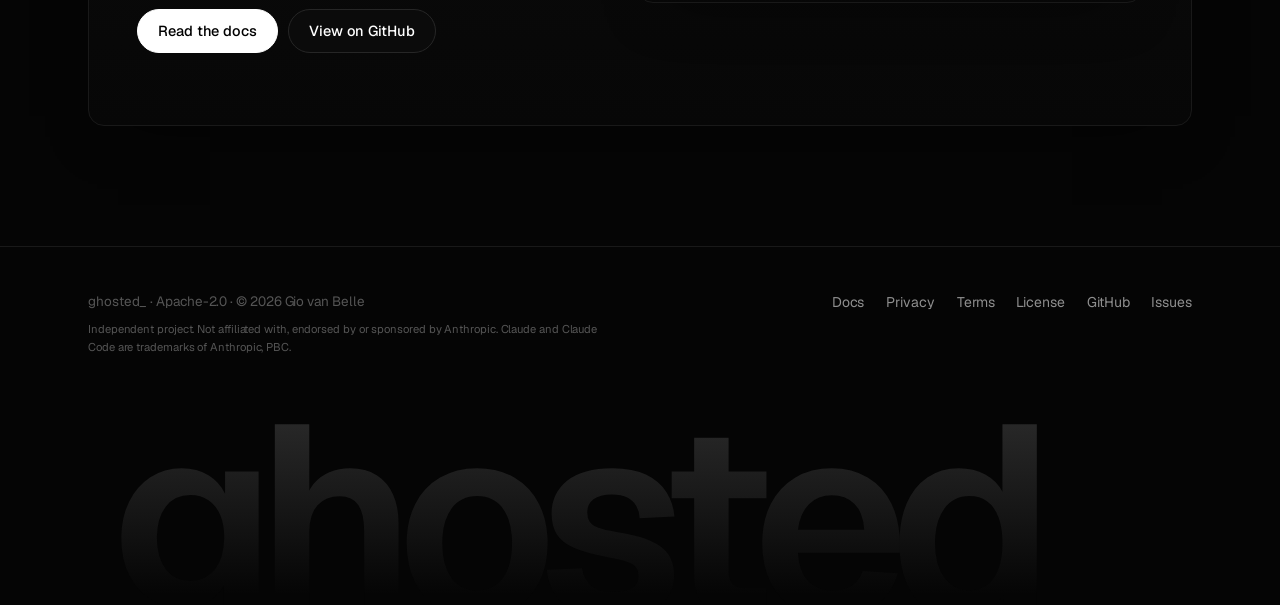
==== commit 36465f4b: "0.13.0: scored judge tuned on 177 real moments, low effort, real size check The judge now rates how " ====
--- a/docs/index.html
+++ b/docs/index.html
@@ -125,7 +125,7 @@
       <dl class="proof">
         <div><dt>−70%</dt><dd>cost in sessions where you switch tasks</dd></div>
         <div><dt>3.3×</dt><dd>more work per Pro/Max limit, same sessions</dd></div>
-        <div><dt>109 / 117</dt><dd>right calls in judge tests. The old chat is always saved first</dd></div>
+        <div><dt>157 / 177</dt><dd>right calls on real sessions. The old chat is always saved first</dd></div>
       </dl>
     </div>
 
@@ -219,7 +219,7 @@
     <div class="shead rv"><p class="kicker">Measured</p><h2 id="num-h">Results</h2></div>
     <div class="nums rv">
       <div><b>−70%</b><p>Total cost over 36 Opus runs in 6 scenarios: $15.88 without, $4.78 with.</p></div>
-      <div><b>109 / 117</b><p>Right calls in the latest judge tests, 42 of them from real sessions. When unsure, it summarises instead of clearing.</p></div>
+      <div><b>157 / 177</b><p>Right calls on real moments from real sessions, labelled with hindsight. None cleared a chat that was still needed.</p></div>
       <div><b>191k</b><p>Tokens read from cache by one warm ping, against 372 written.</p></div>
     </div>
     <p class="note rv"><a href="benchmarks.html">All benchmarks, including where it doesn't help</a></p>
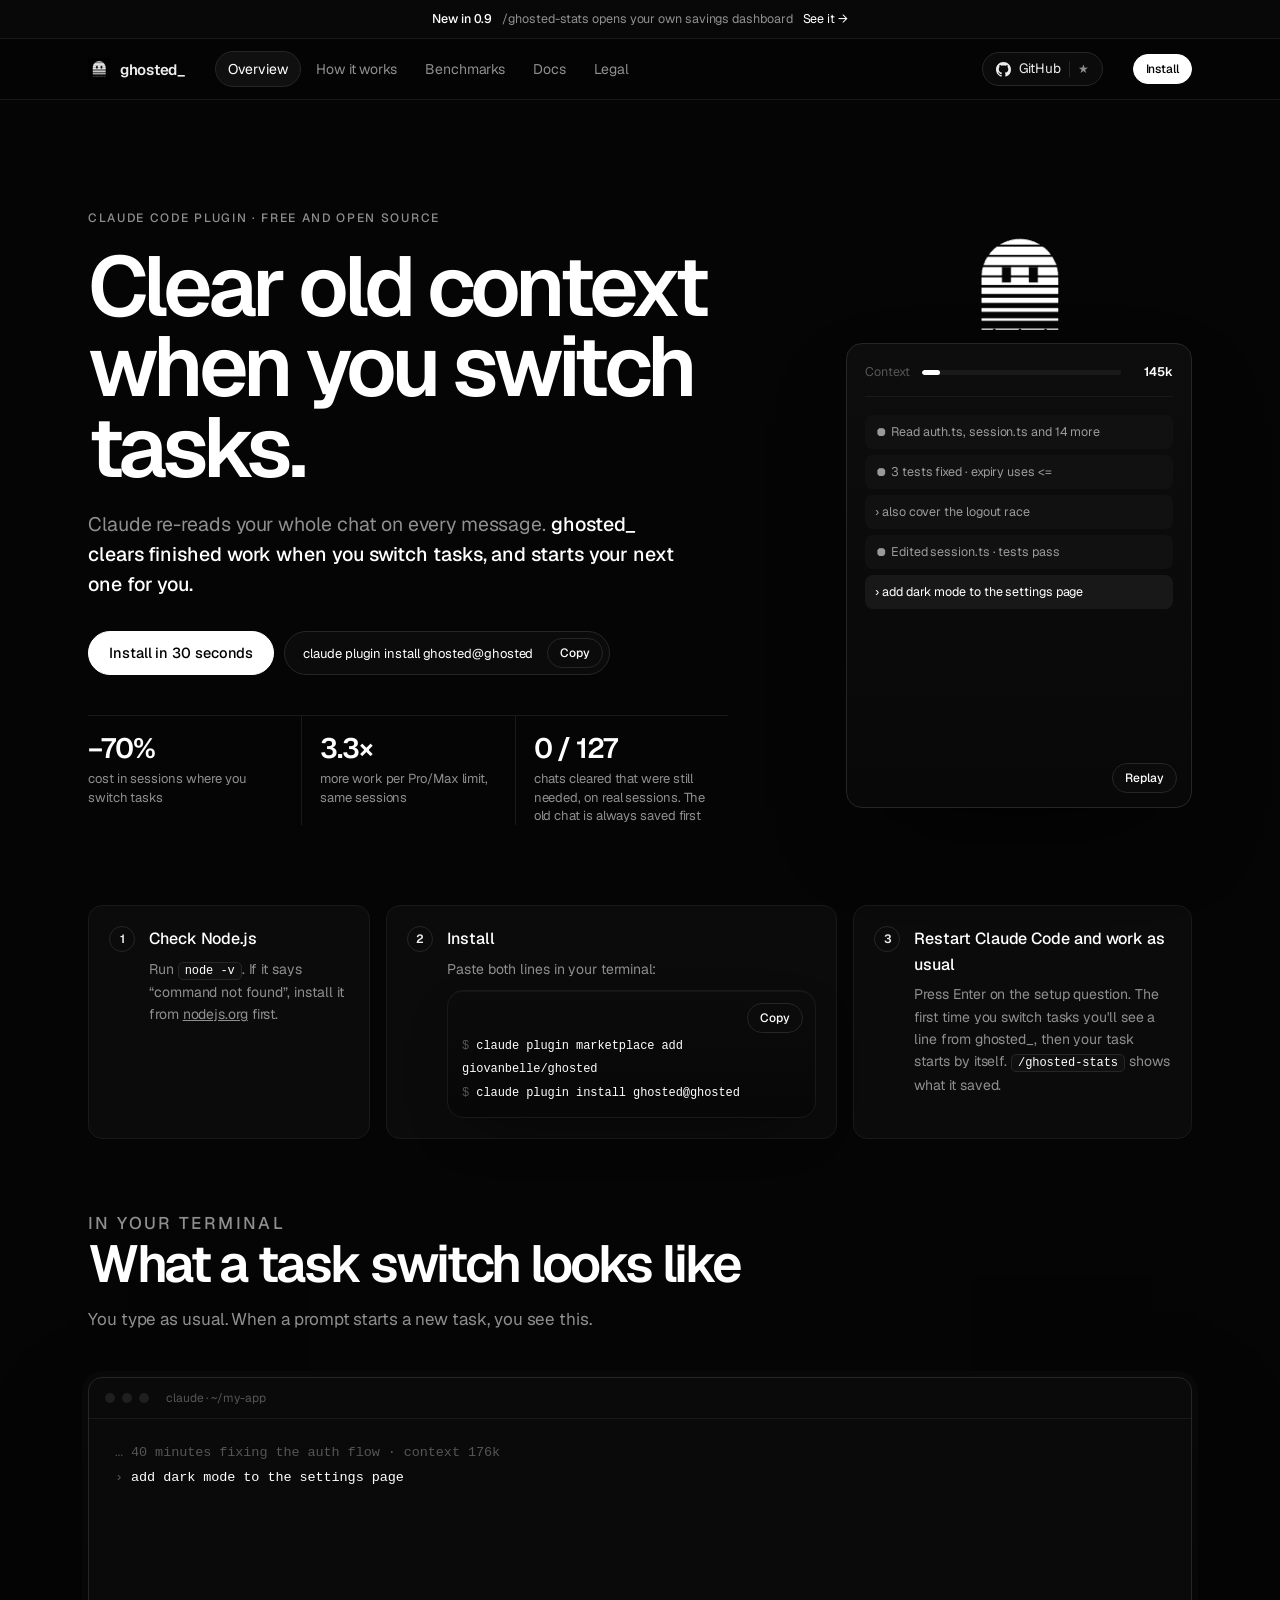
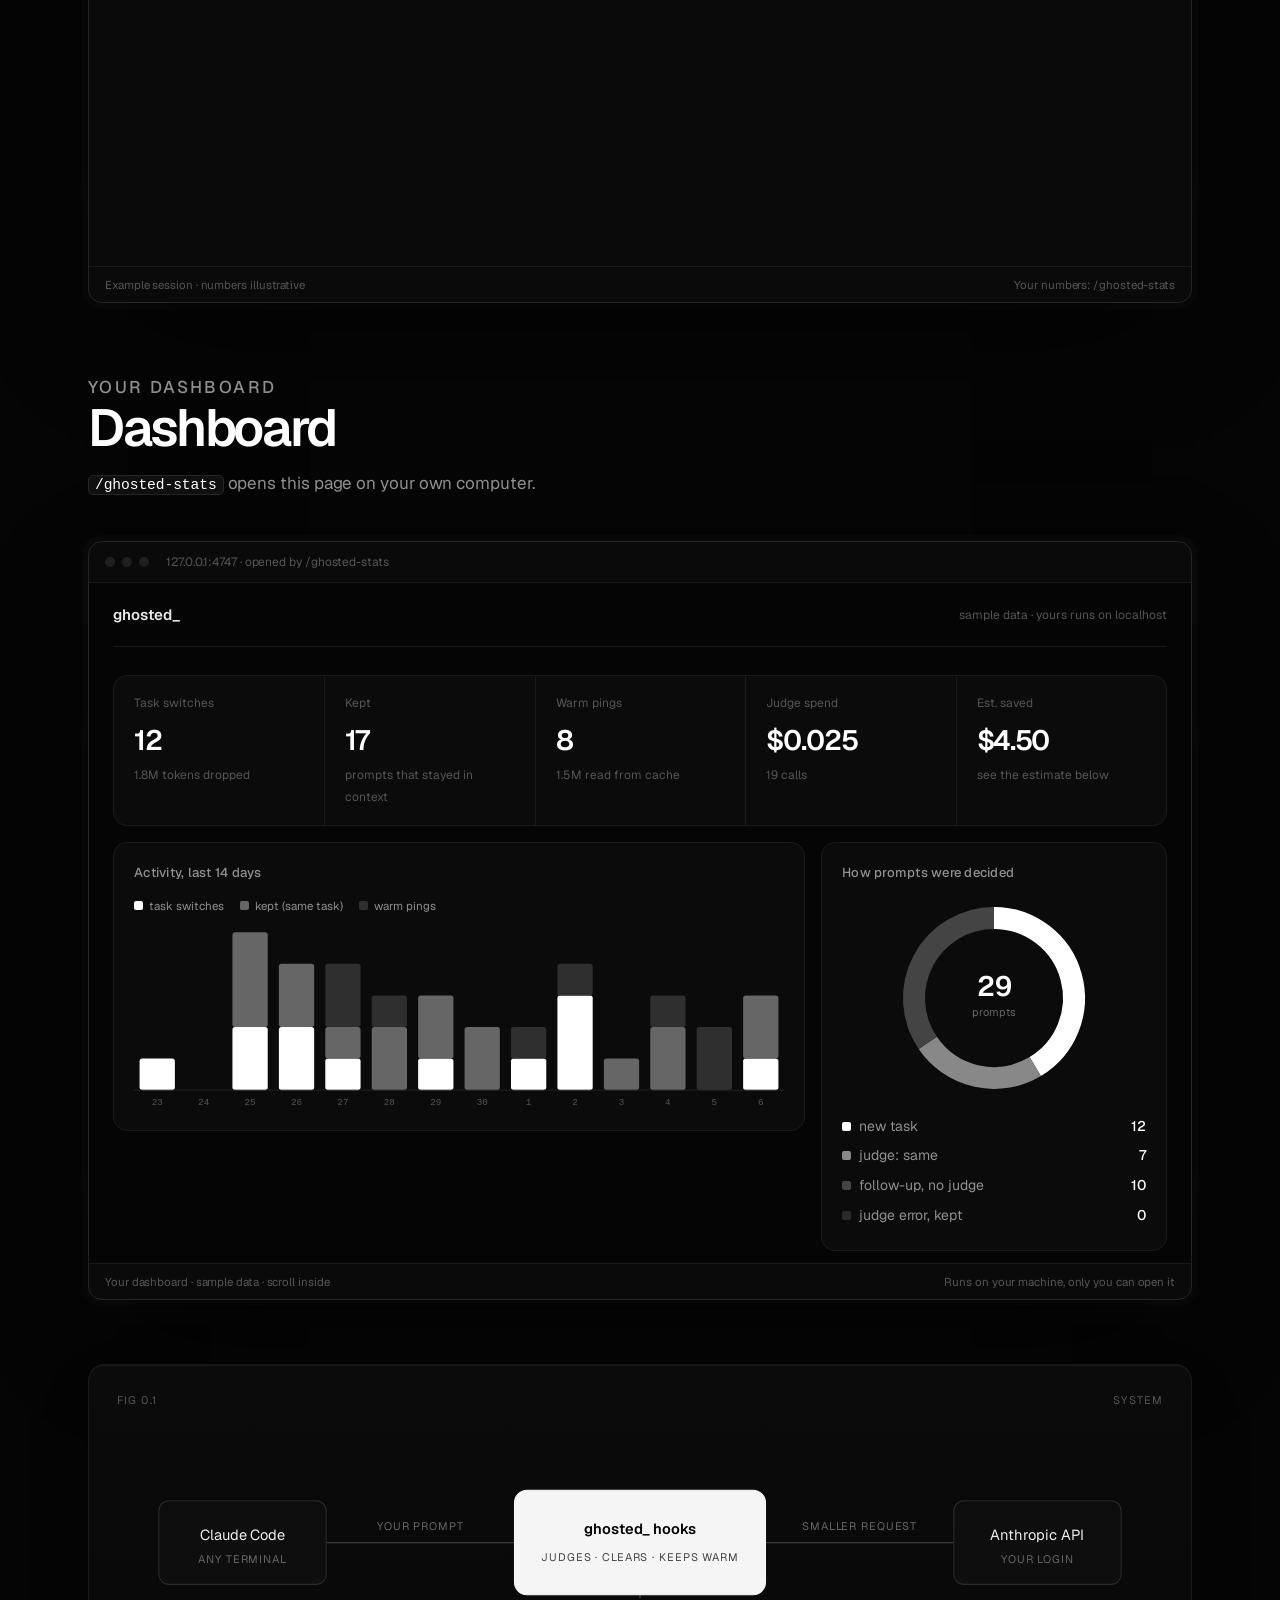
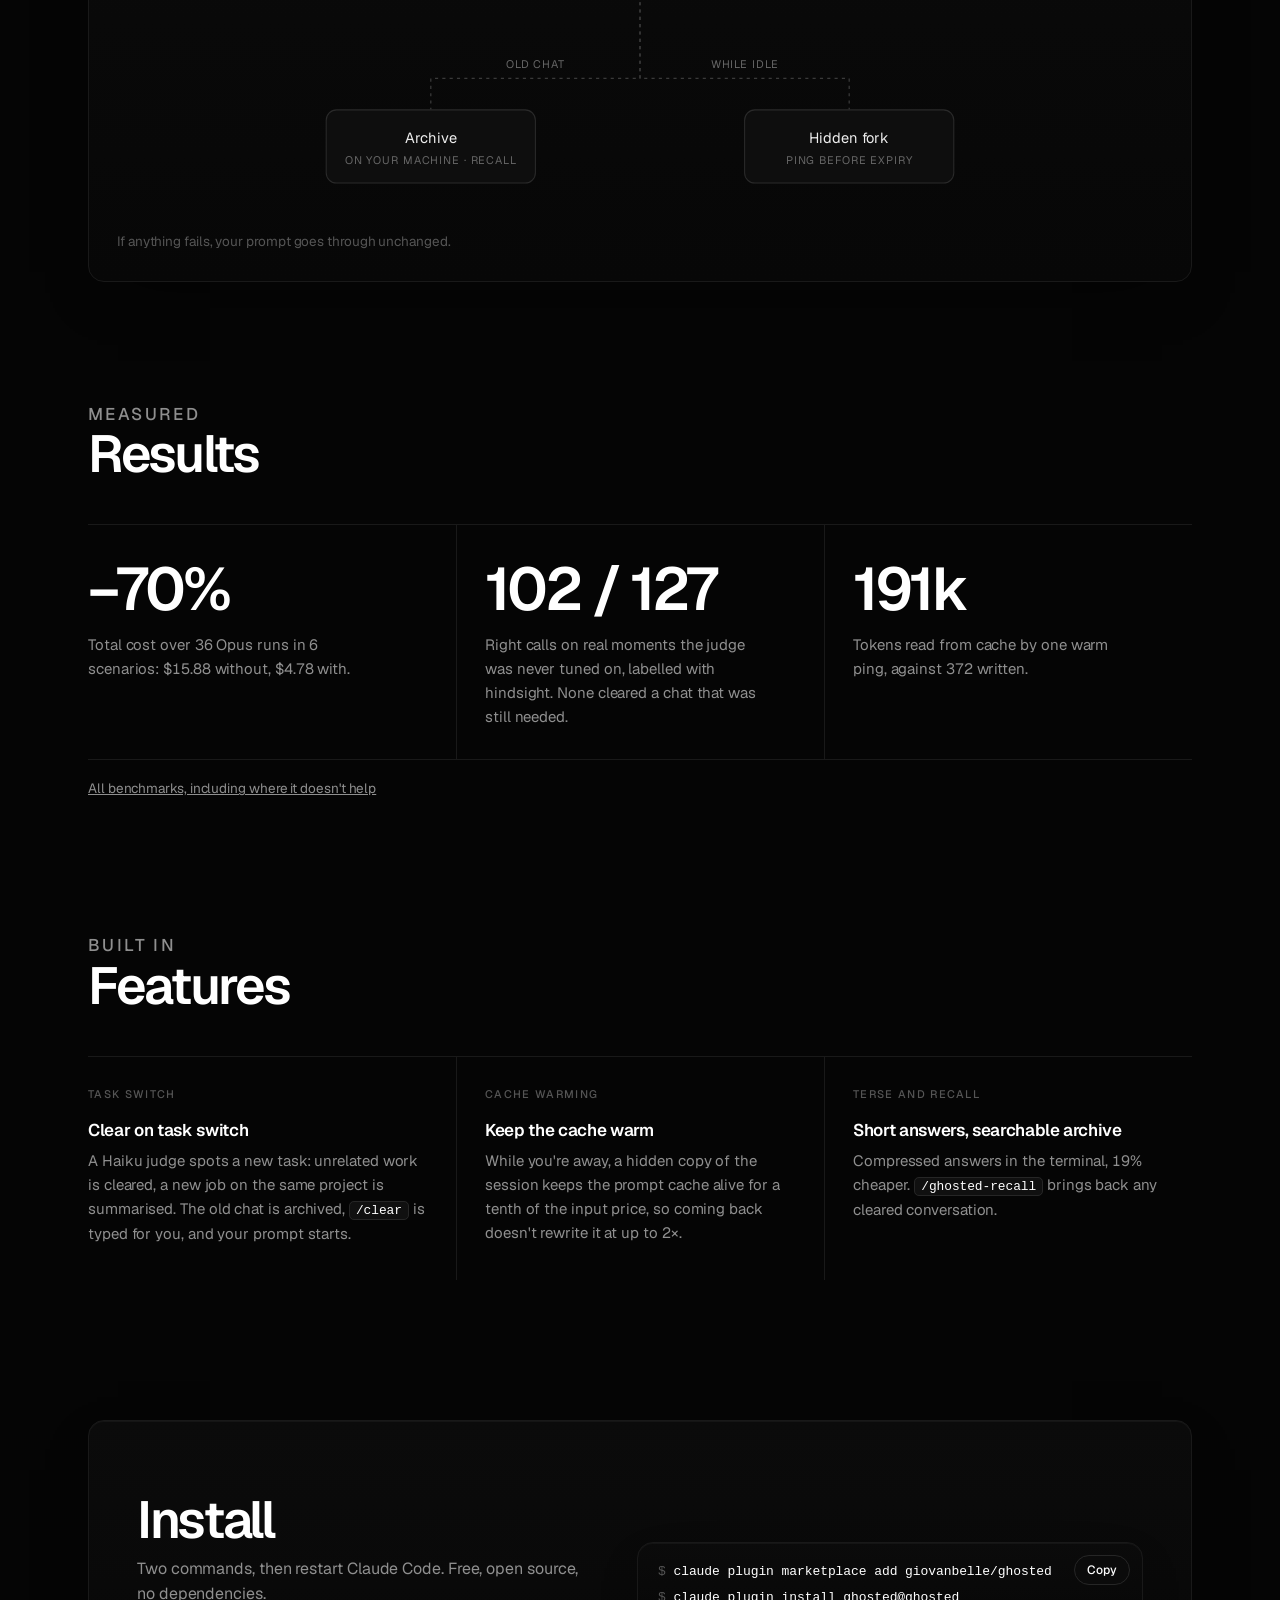
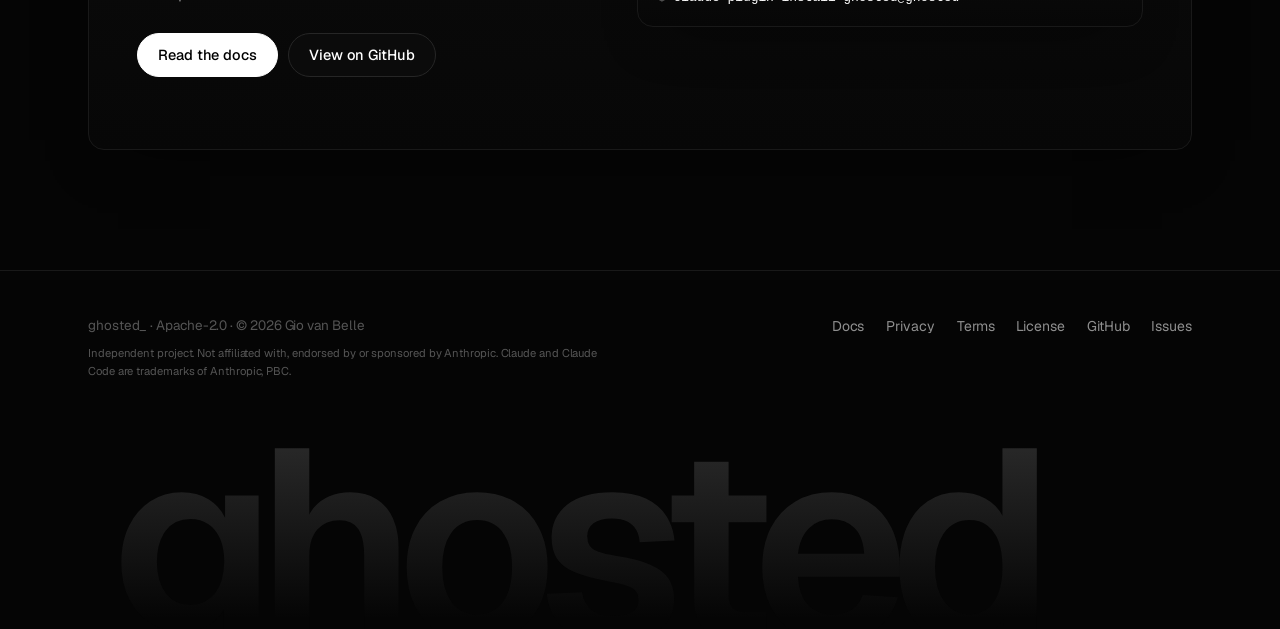
==== commit db65e1a8: "Site: quote the judge numbers from the untouched test set Co-Authored-By: Claude Opus 5.5 <noreply@a" ====
--- a/docs/index.html
+++ b/docs/index.html
@@ -125,7 +125,7 @@
       <dl class="proof">
         <div><dt>−70%</dt><dd>cost in sessions where you switch tasks</dd></div>
         <div><dt>3.3×</dt><dd>more work per Pro/Max limit, same sessions</dd></div>
-        <div><dt>157 / 177</dt><dd>right calls on real sessions. The old chat is always saved first</dd></div>
+        <div><dt>0 / 127</dt><dd>chats cleared that were still needed, on real sessions. The old chat is always saved first</dd></div>
       </dl>
     </div>
 
@@ -219,7 +219,7 @@
     <div class="shead rv"><p class="kicker">Measured</p><h2 id="num-h">Results</h2></div>
     <div class="nums rv">
       <div><b>−70%</b><p>Total cost over 36 Opus runs in 6 scenarios: $15.88 without, $4.78 with.</p></div>
-      <div><b>157 / 177</b><p>Right calls on real moments from real sessions, labelled with hindsight. None cleared a chat that was still needed.</p></div>
+      <div><b>102 / 127</b><p>Right calls on real moments the judge was never tuned on, labelled with hindsight. None cleared a chat that was still needed.</p></div>
       <div><b>191k</b><p>Tokens read from cache by one warm ping, against 372 written.</p></div>
     </div>
     <p class="note rv"><a href="benchmarks.html">All benchmarks, including where it doesn't help</a></p>
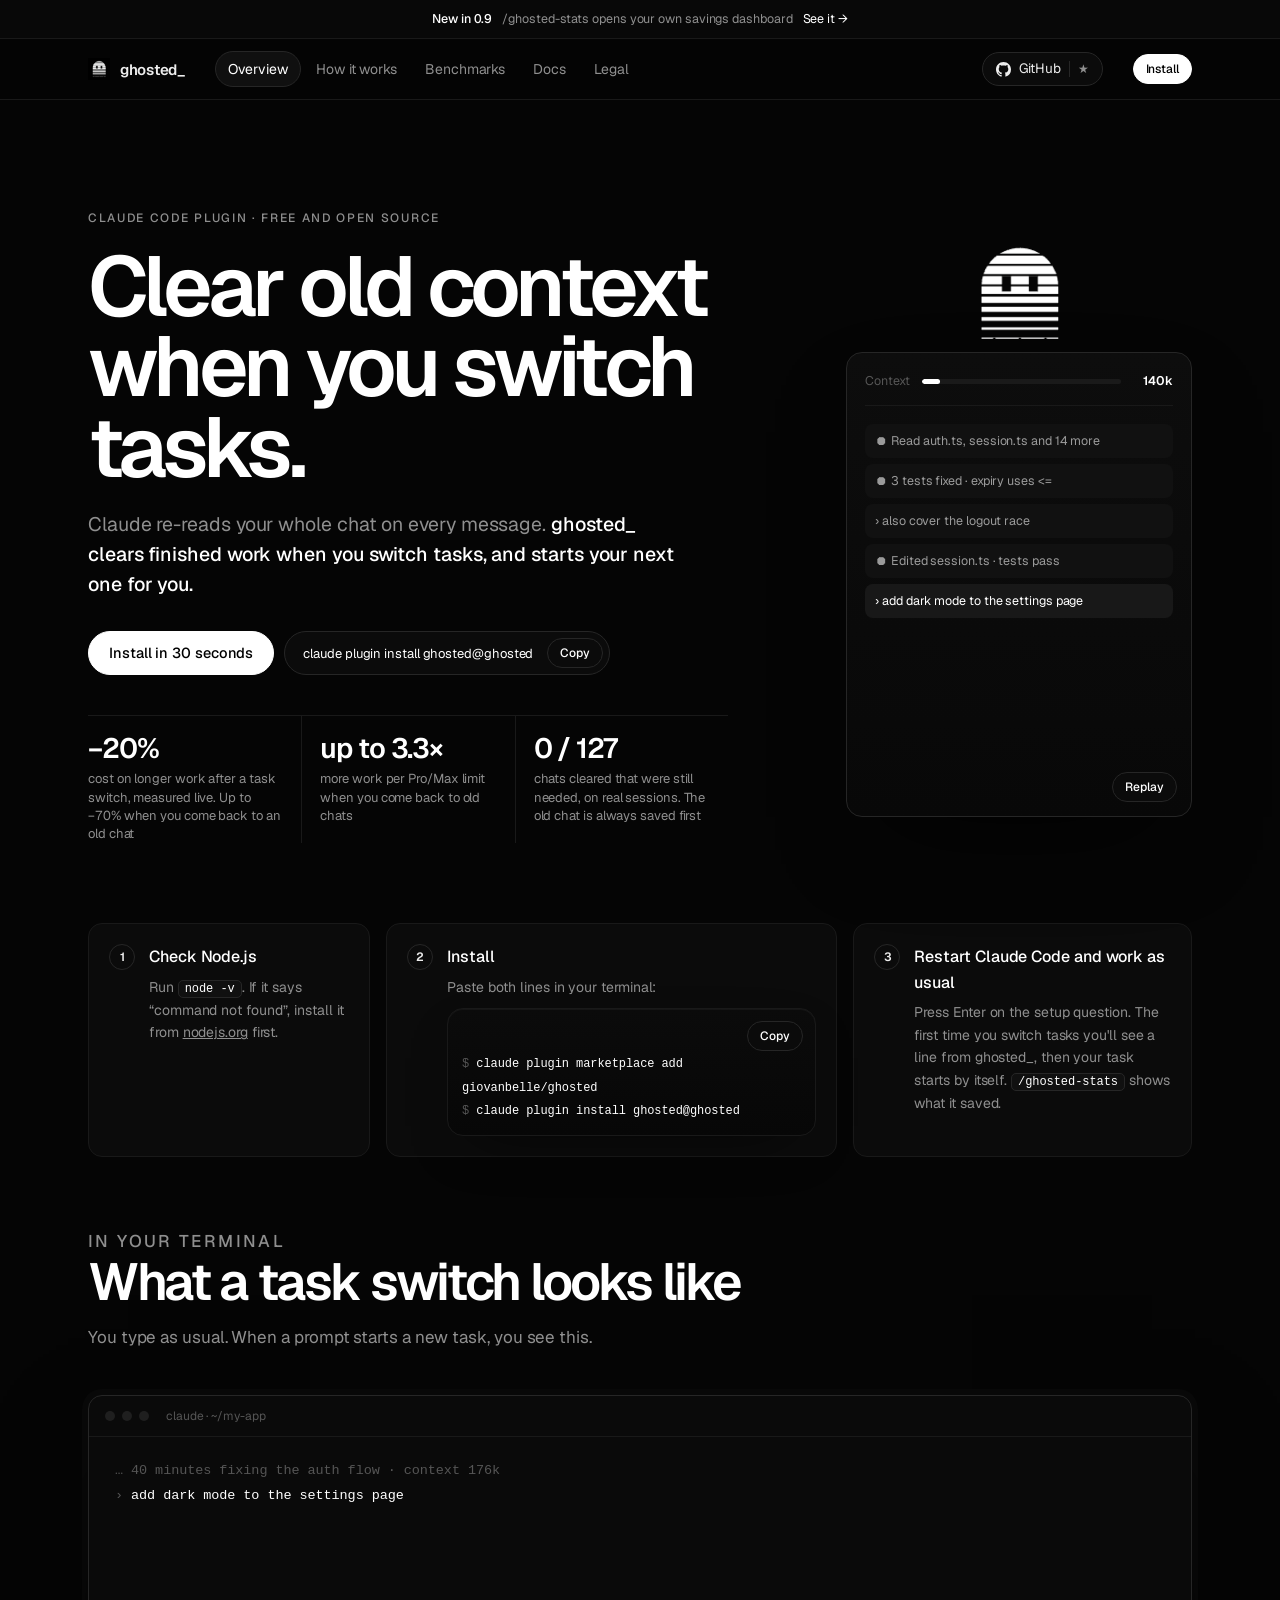
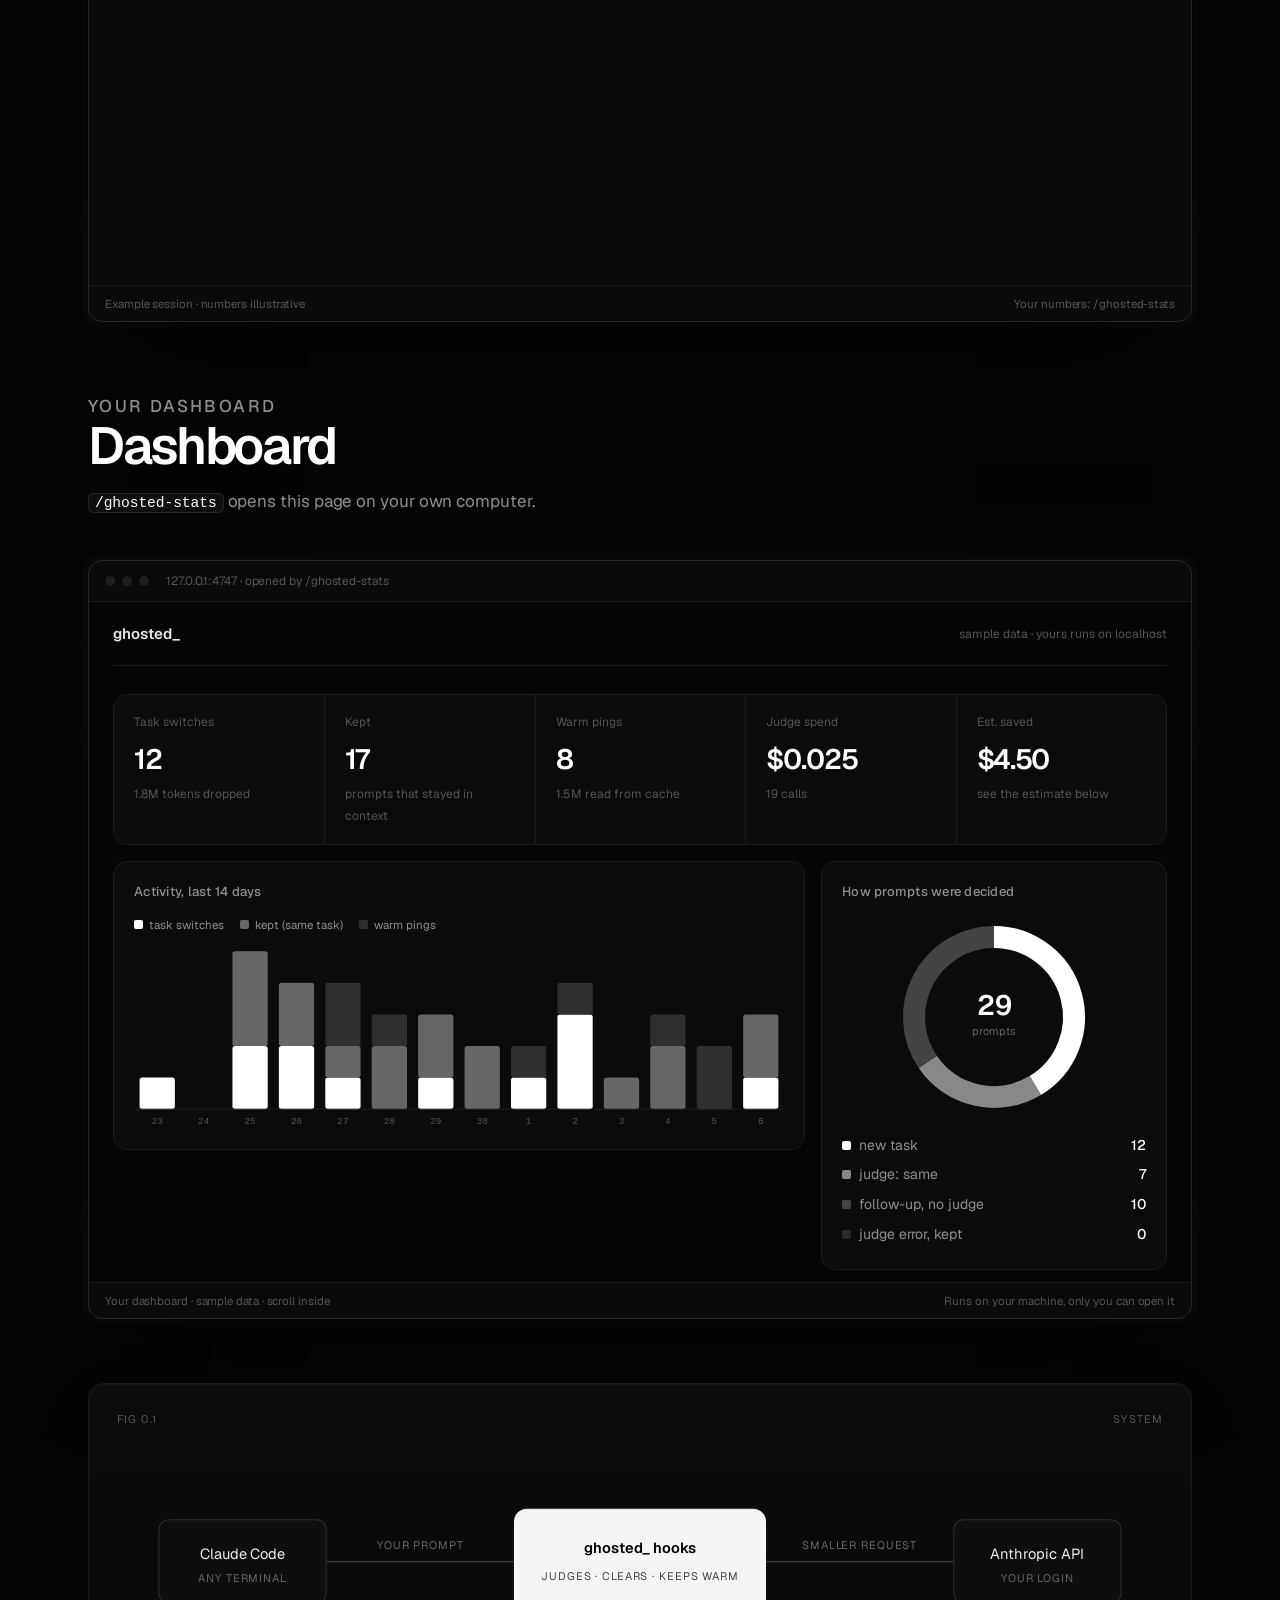
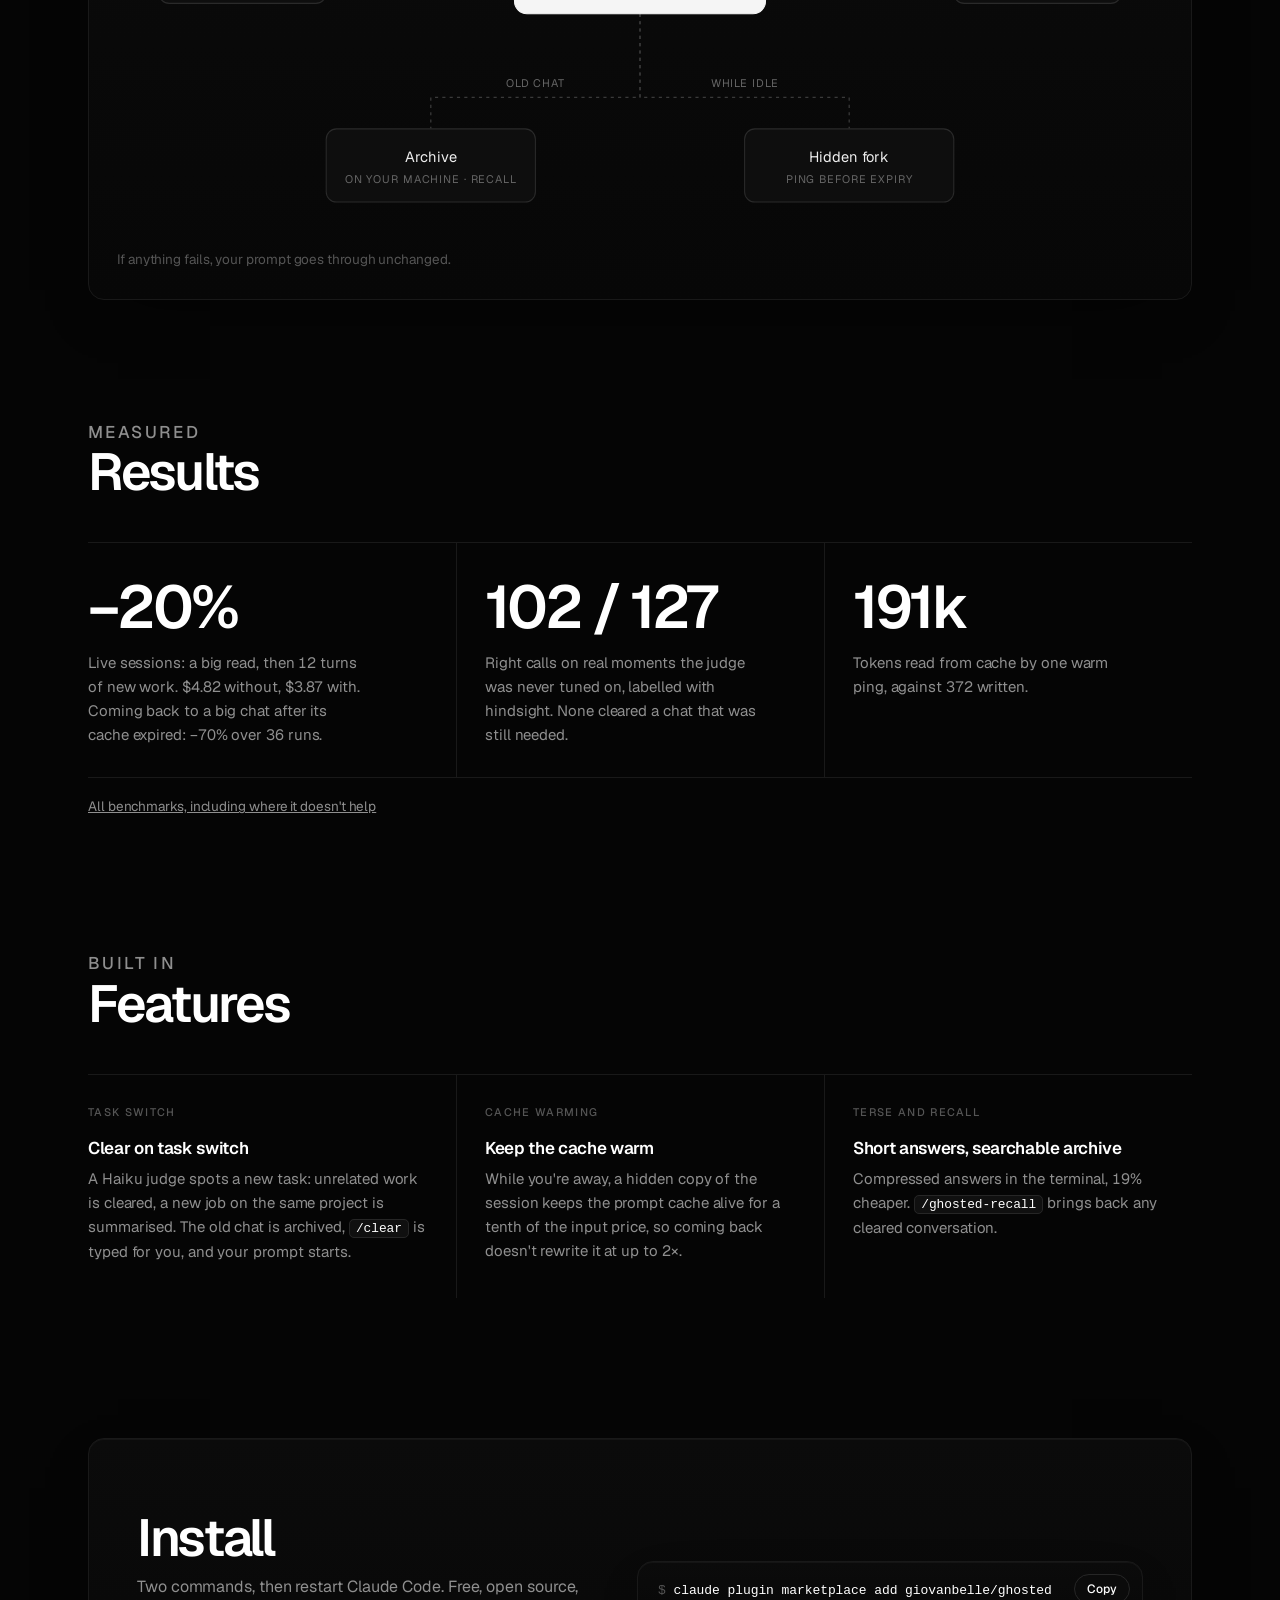
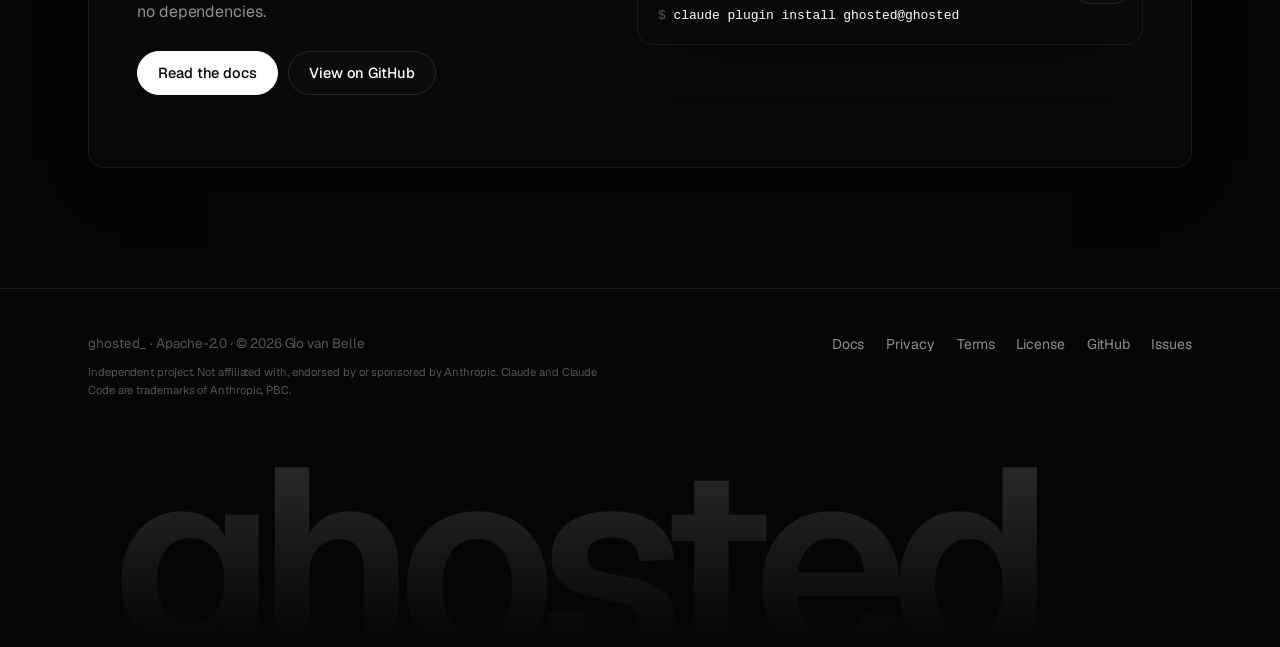
==== commit 6c74338a: "Honest savings: 20% live on longer work, 70% only for resumed chats Live A/B on Opus 5.5 with a warm" ====
--- a/docs/index.html
+++ b/docs/index.html
@@ -18,7 +18,7 @@
 <meta name="twitter:image" content="https://giovanbelle.github.io/ghosted/og.png">
 <link rel="icon" href="favicon.png">
 <link rel="preload" href="fonts/Geist-Variable.woff2" as="font" type="font/woff2" crossorigin>
-<link rel="stylesheet" href="style.css?v=0dcb4bca">
+<link rel="stylesheet" href="style.css?v=f8089982">
 </head>
 <body>
 <a class="skip" href="#main">Skip to content</a>
@@ -123,8 +123,8 @@
         <span class="cmdpill"><b>claude plugin install ghosted@ghosted</b><button type="button" class="btn sm" data-copy="claude plugin marketplace add giovanbelle/ghosted\nclaude plugin install ghosted@ghosted" aria-label="Copy both install commands">Copy</button></span>
       </div>
       <dl class="proof">
-        <div><dt>−70%</dt><dd>cost in sessions where you switch tasks</dd></div>
-        <div><dt>3.3×</dt><dd>more work per Pro/Max limit, same sessions</dd></div>
+        <div><dt>−20%</dt><dd>cost on longer work after a task switch, measured live. Up to −70% when you come back to an old chat</dd></div>
+        <div><dt>up to 3.3×</dt><dd>more work per Pro/Max limit when you come back to old chats</dd></div>
         <div><dt>0 / 127</dt><dd>chats cleared that were still needed, on real sessions. The old chat is always saved first</dd></div>
       </dl>
     </div>
@@ -218,7 +218,7 @@
   <section aria-labelledby="num-h">
     <div class="shead rv"><p class="kicker">Measured</p><h2 id="num-h">Results</h2></div>
     <div class="nums rv">
-      <div><b>−70%</b><p>Total cost over 36 Opus runs in 6 scenarios: $15.88 without, $4.78 with.</p></div>
+      <div><b>−20%</b><p>Live sessions: a big read, then 12 turns of new work. $4.82 without, $3.87 with. Coming back to a big chat after its cache expired: −70% over 36 runs.</p></div>
       <div><b>102 / 127</b><p>Right calls on real moments the judge was never tuned on, labelled with hindsight. None cleared a chat that was still needed.</p></div>
       <div><b>191k</b><p>Tokens read from cache by one warm ping, against 372 written.</p></div>
     </div>
@@ -264,6 +264,6 @@
   </div>
   <div class="wordmark" aria-hidden="true">ghosted_</div>
 </footer>
-<script src="site.js?v=0dcb4bca"></script>
+<script src="site.js?v=f8089982"></script>
 </body>
 </html>
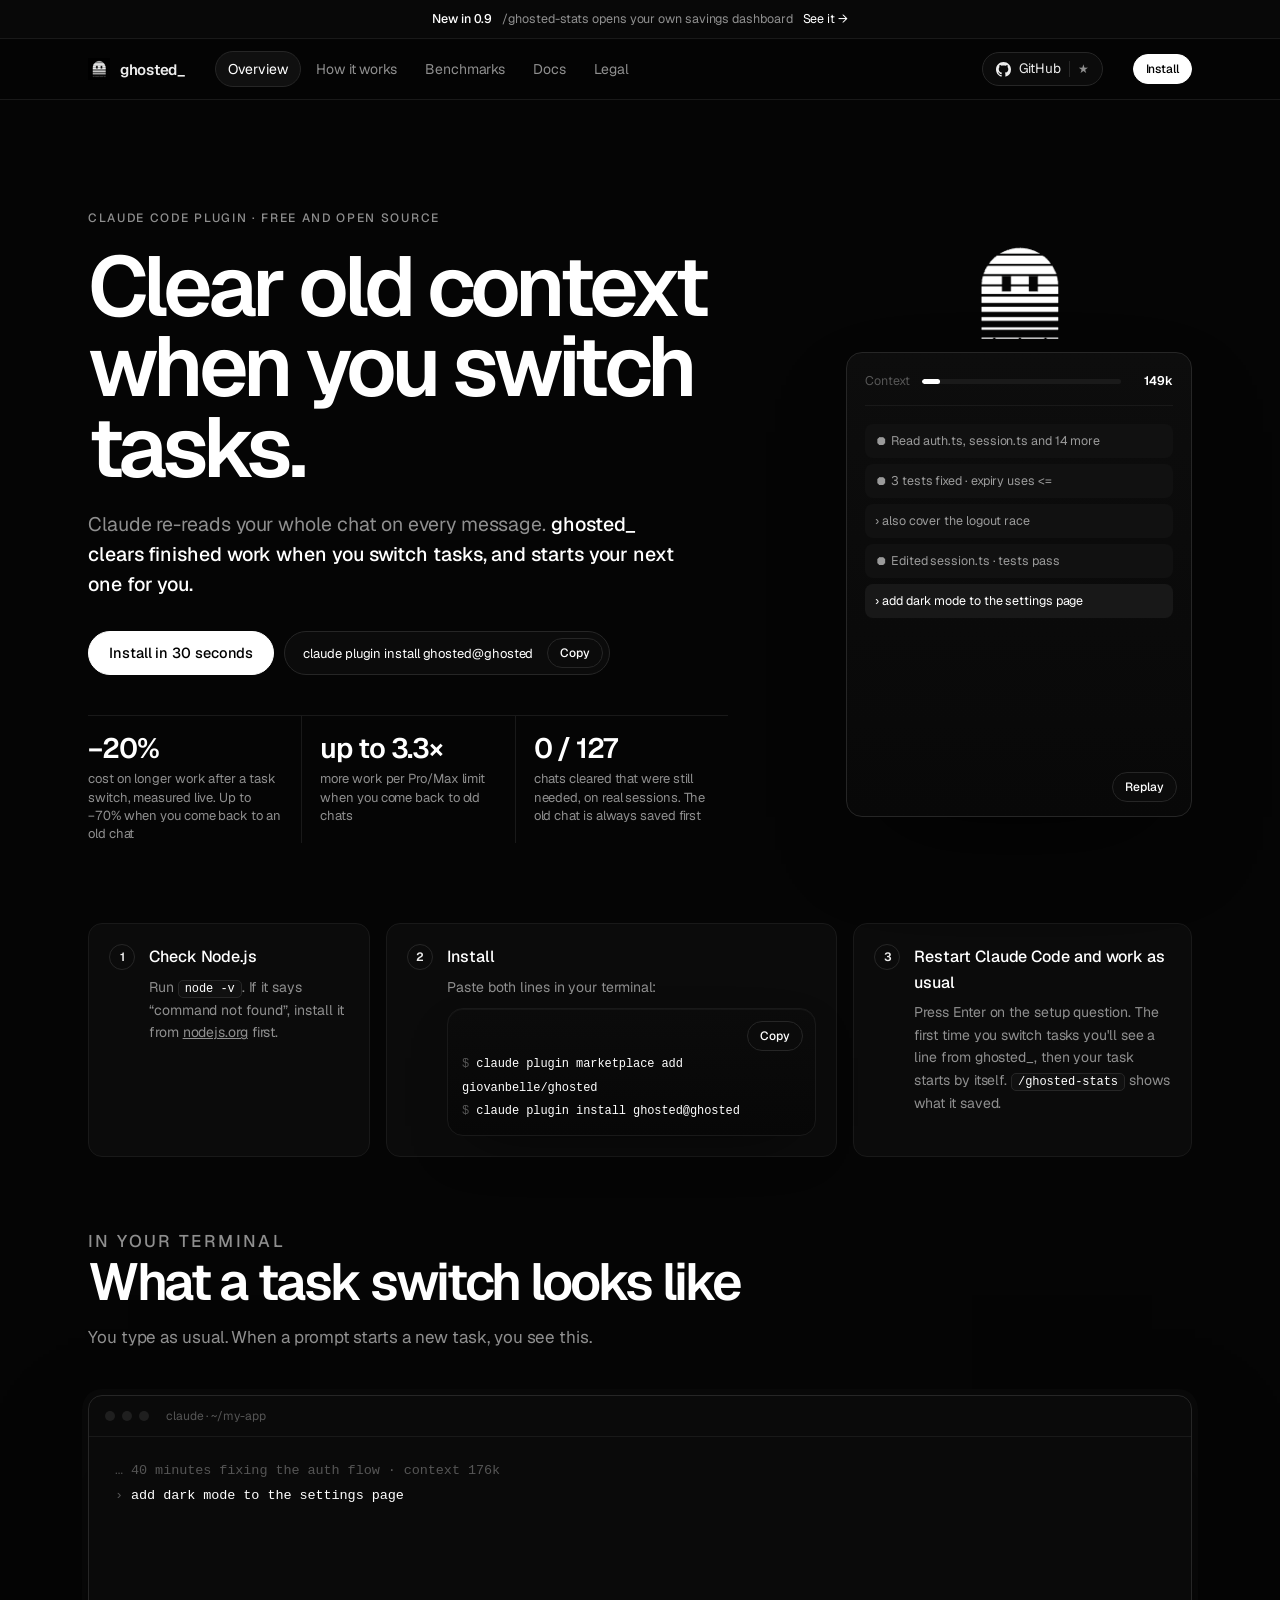
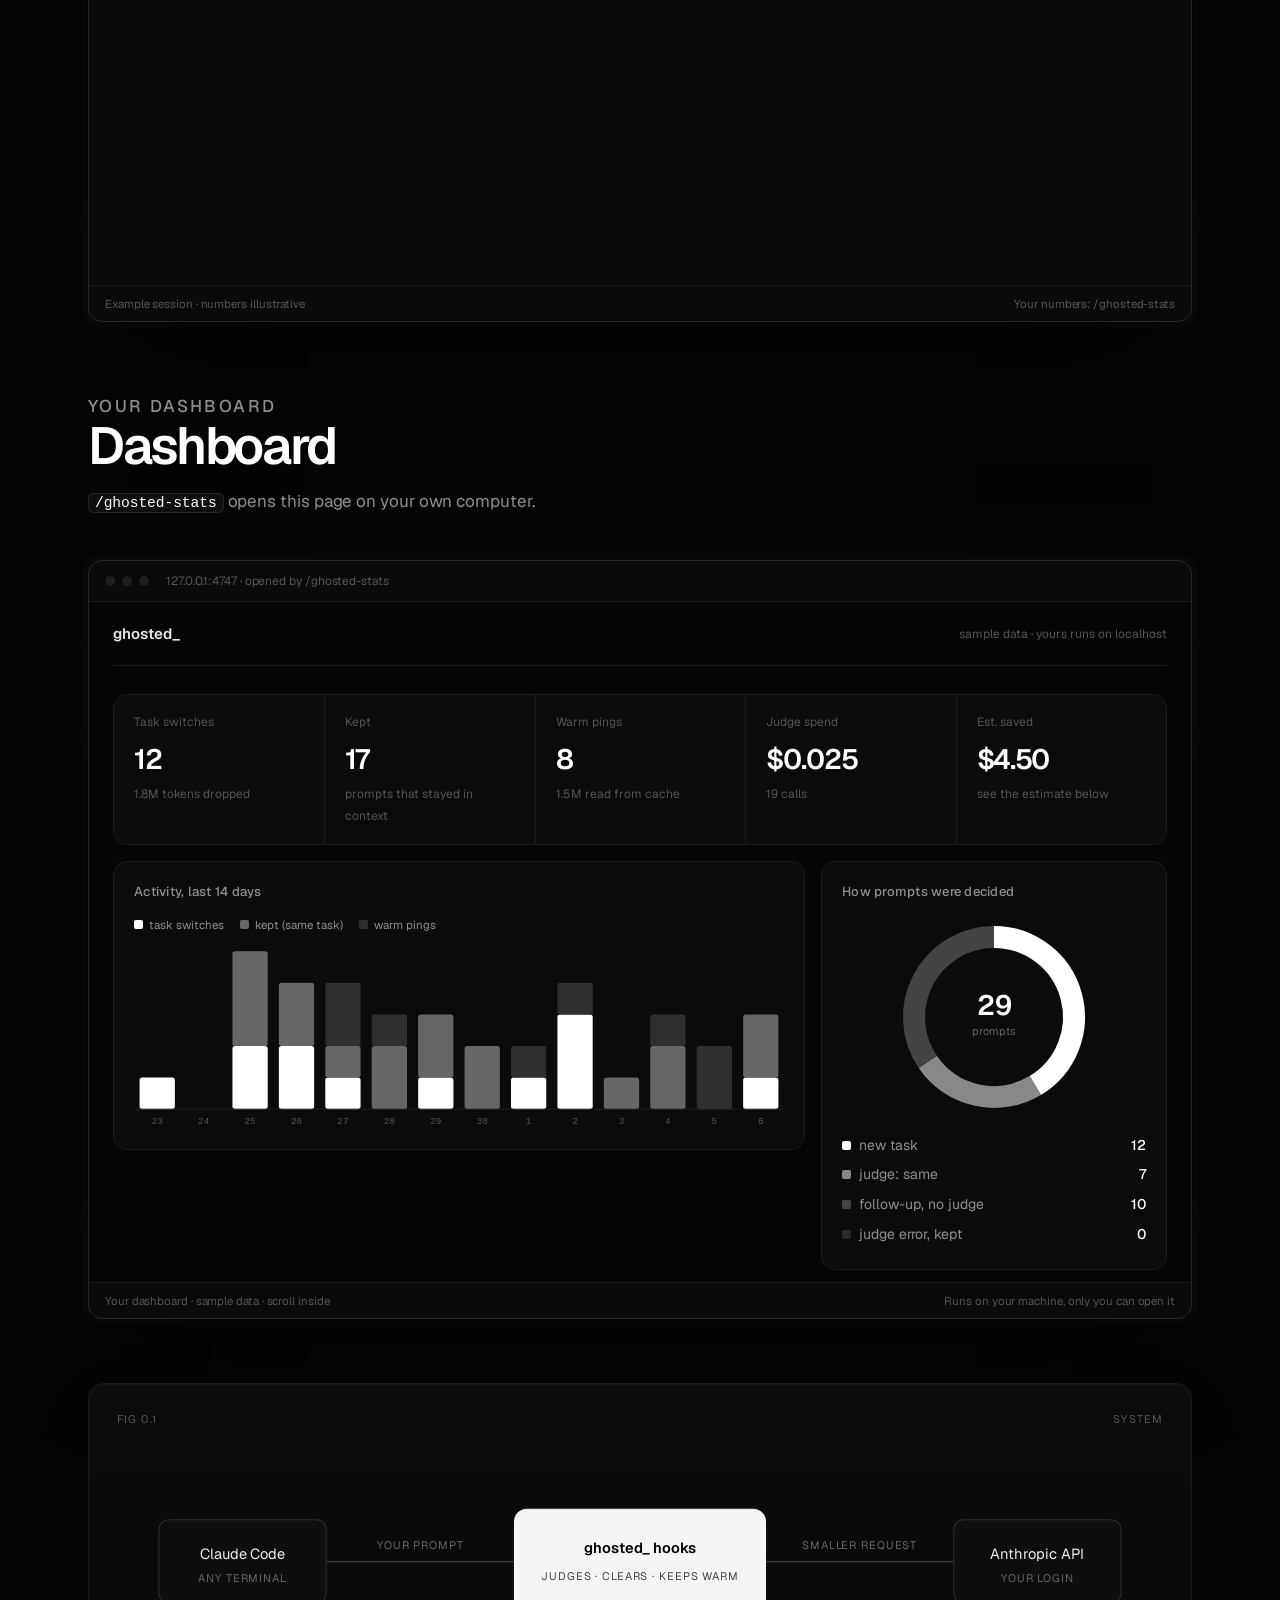
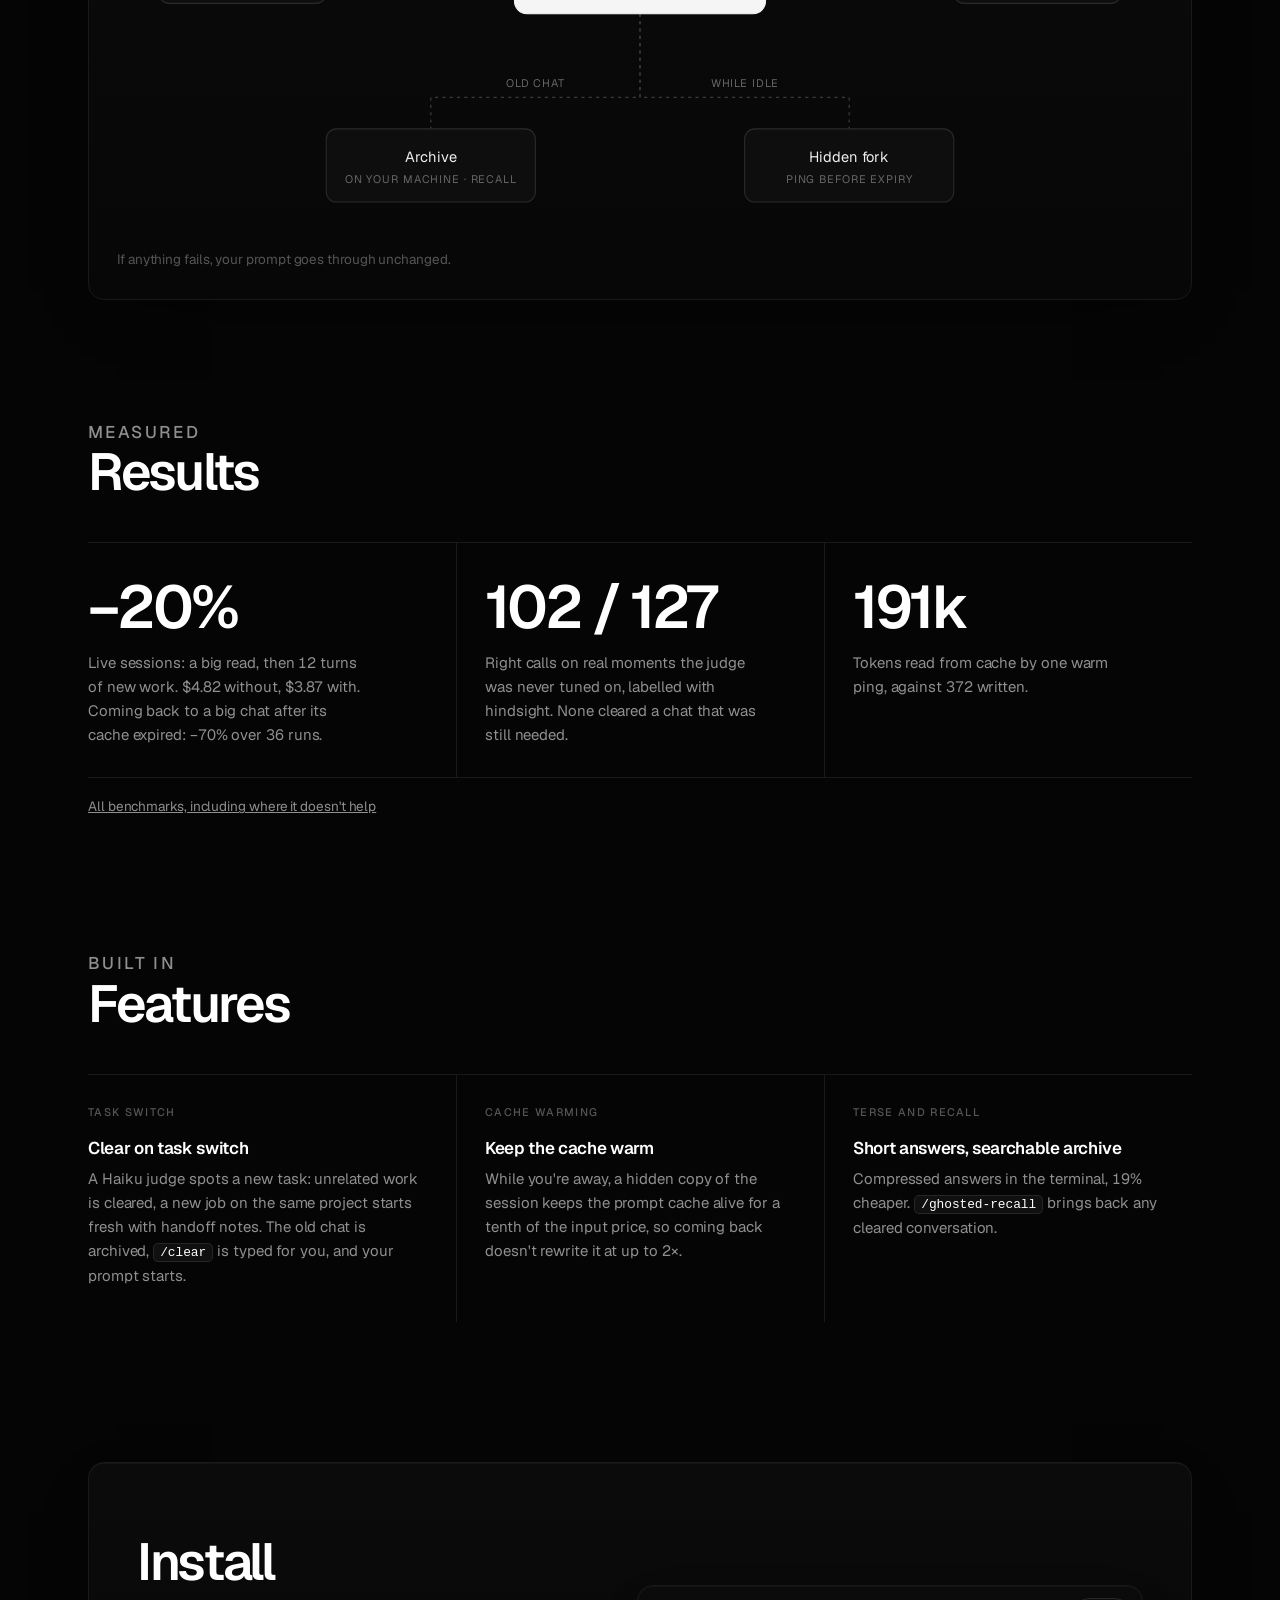
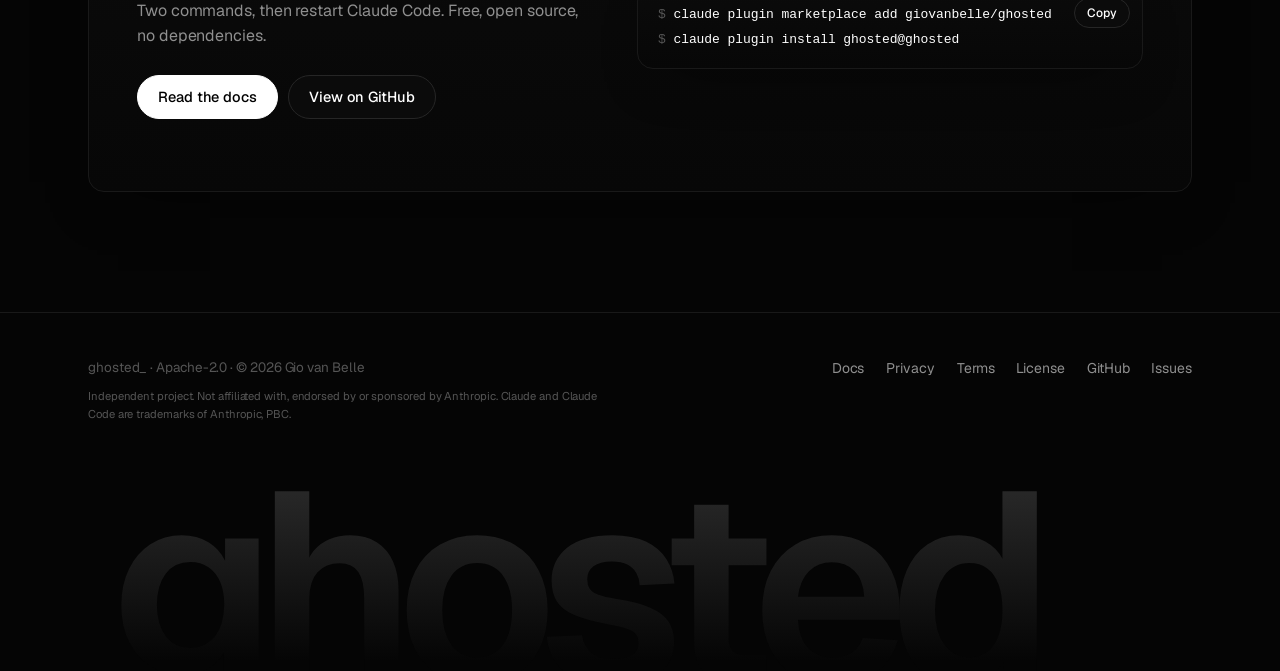
==== commit fc59e6c7: "0.14.0: related tasks clear with Haiku handoff notes instead of /compact A /compact sends the old ch" ====
--- a/docs/index.html
+++ b/docs/index.html
@@ -228,7 +228,7 @@
   <section aria-labelledby="f-h">
     <div class="shead rv"><p class="kicker">Built in</p><h2 id="f-h">Features</h2></div>
     <div class="feat rv">
-      <div><p class="k">Task switch</p><h3>Clear on task switch</h3><p>A Haiku judge spots a new task: unrelated work is cleared, a new job on the same project is summarised. The old chat is archived, <code>/clear</code> is typed for you, and your prompt starts.</p></div>
+      <div><p class="k">Task switch</p><h3>Clear on task switch</h3><p>A Haiku judge spots a new task: unrelated work is cleared, a new job on the same project starts fresh with handoff notes. The old chat is archived, <code>/clear</code> is typed for you, and your prompt starts.</p></div>
       <div><p class="k">Cache warming</p><h3>Keep the cache warm</h3><p>While you're away, a hidden copy of the session keeps the prompt cache alive for a tenth of the input price, so coming back doesn't rewrite it at up to 2×.</p></div>
       <div><p class="k">Terse and recall</p><h3>Short answers, searchable archive</h3><p>Compressed answers in the terminal, 19% cheaper. <code>/ghosted-recall</code> brings back any cleared conversation.</p></div>
     </div>
